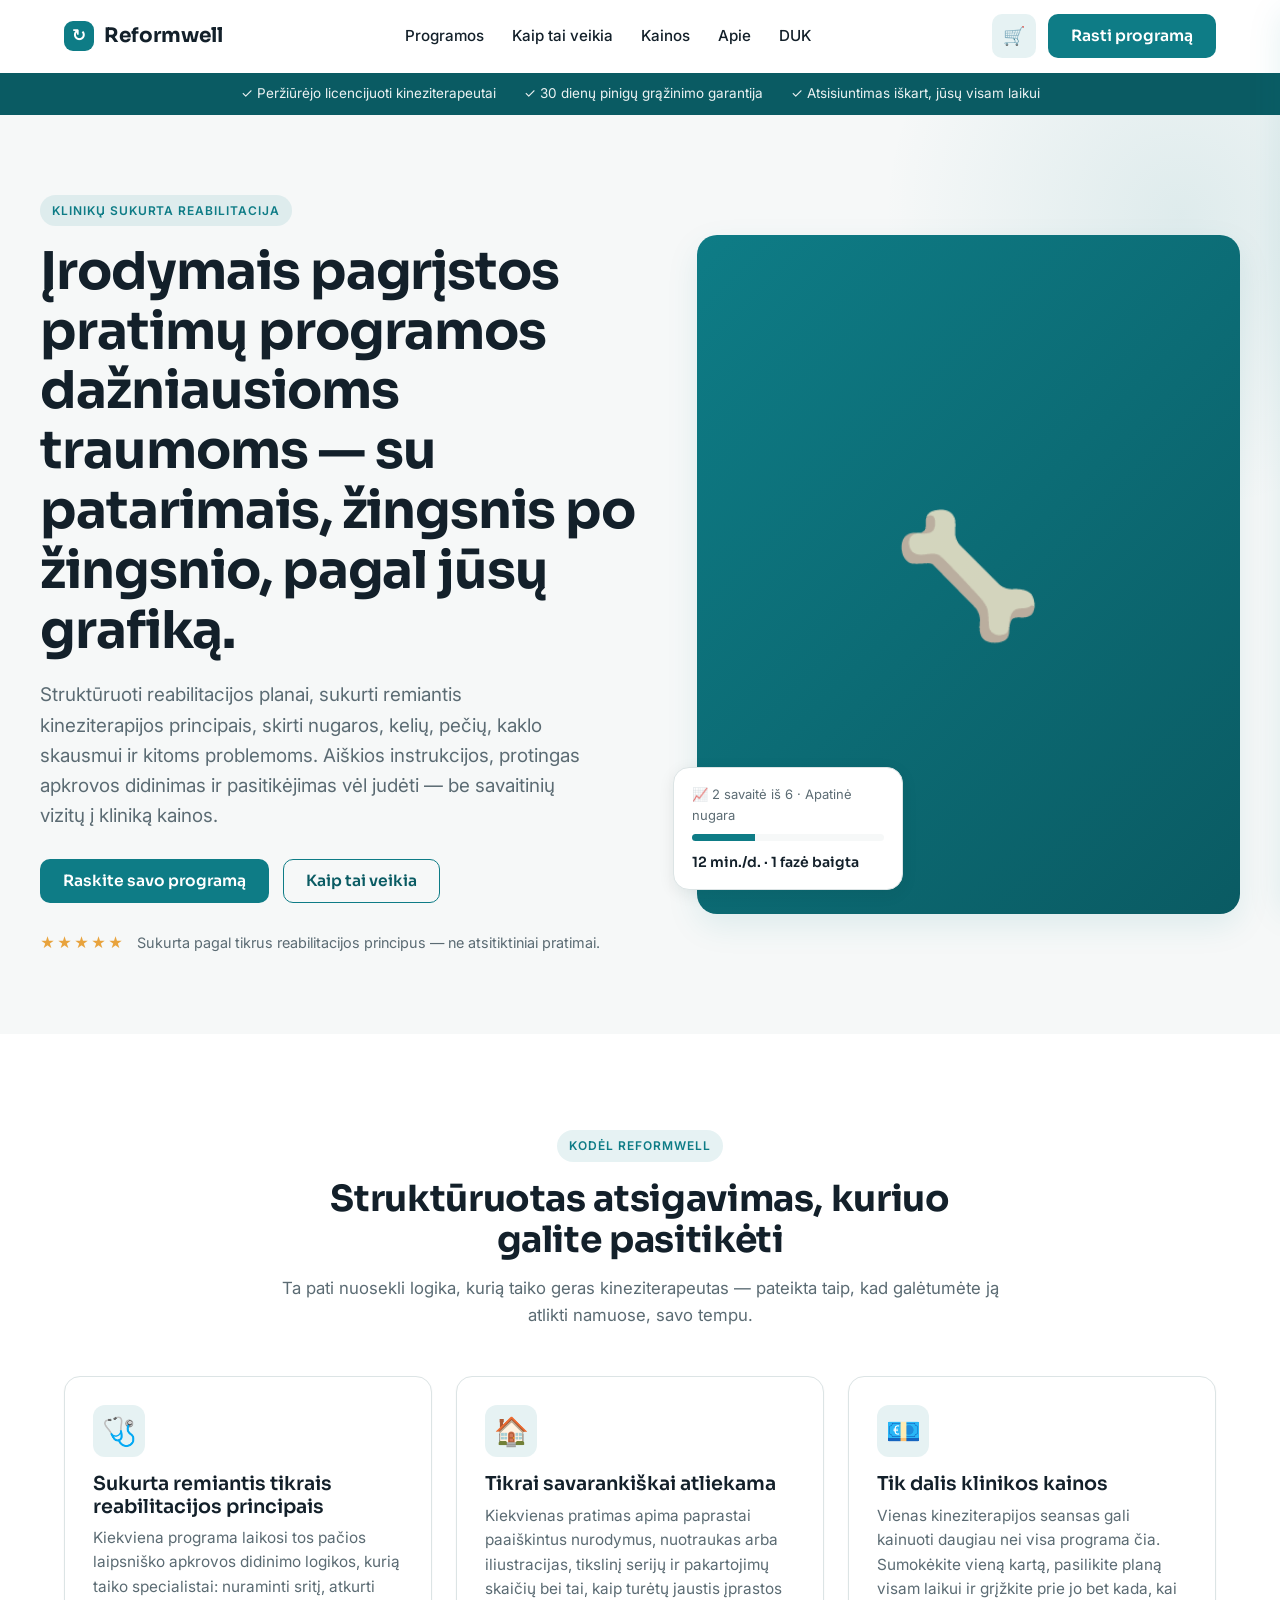
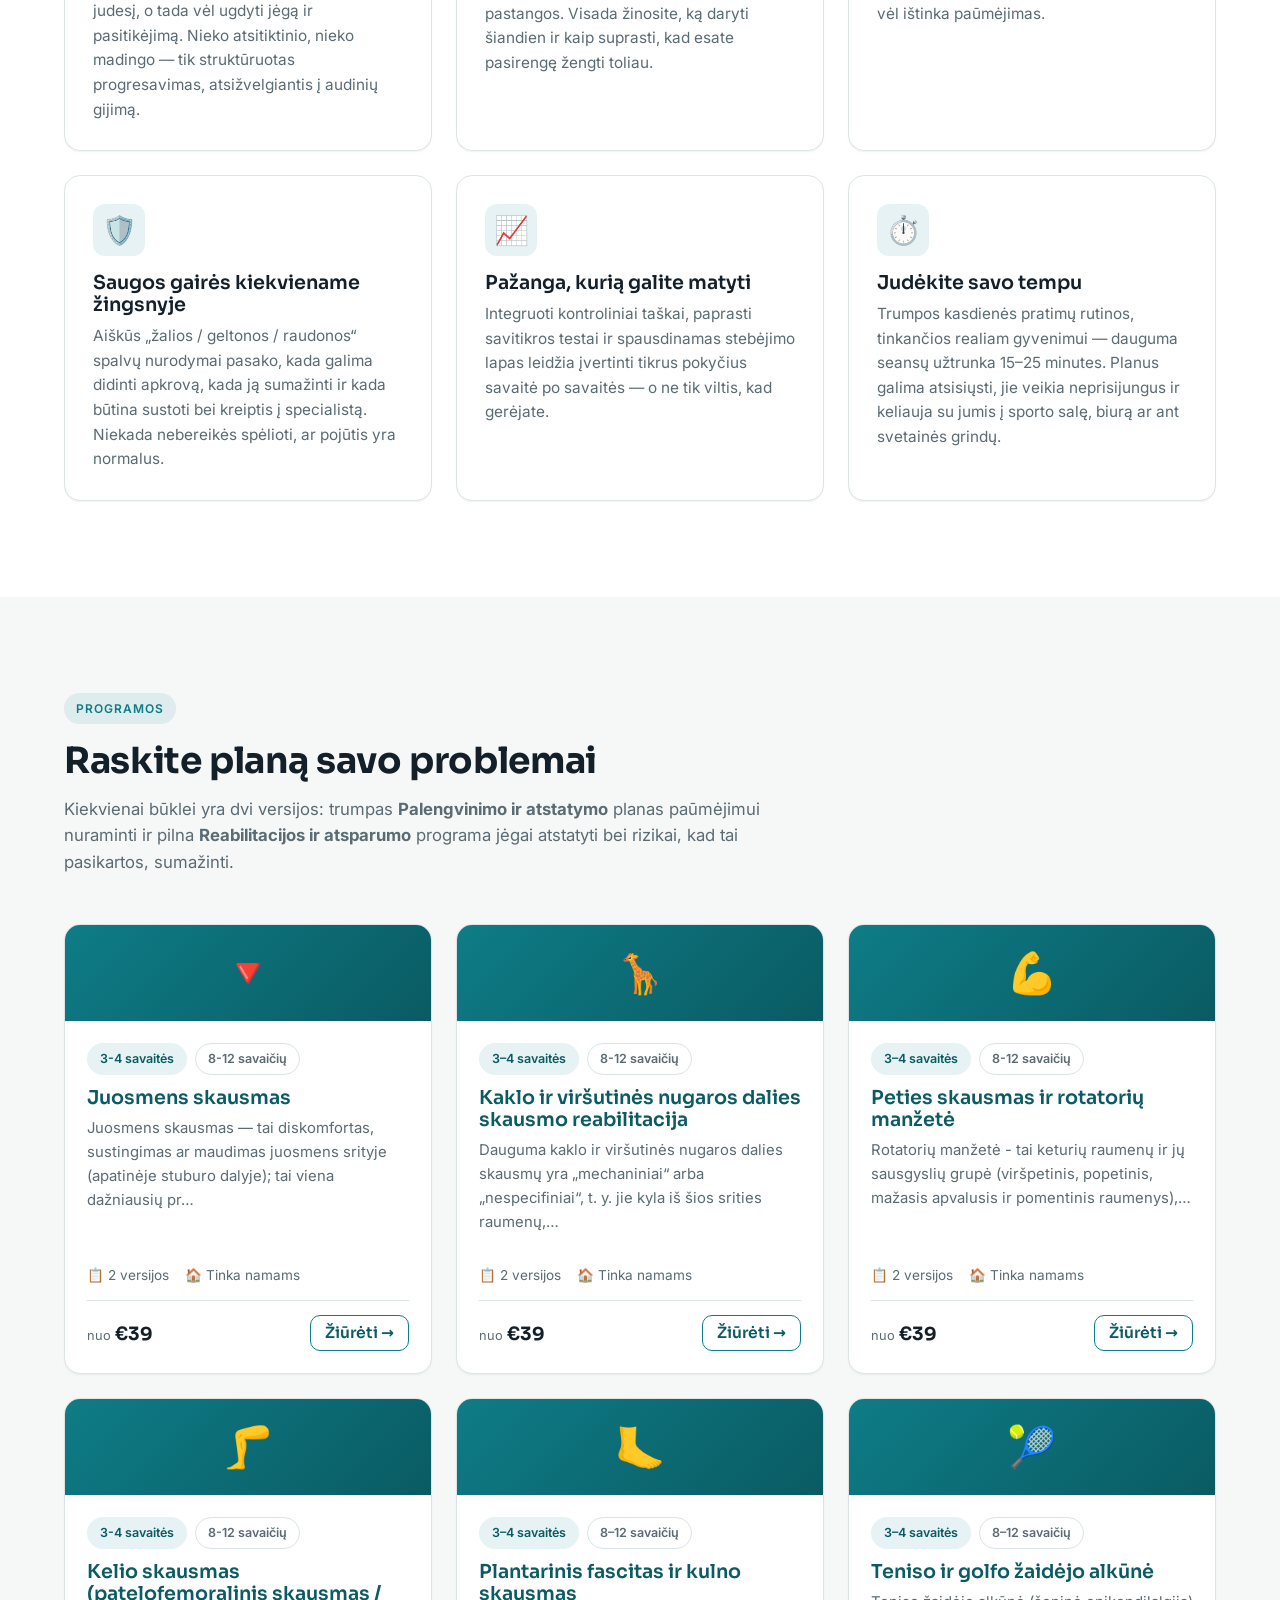
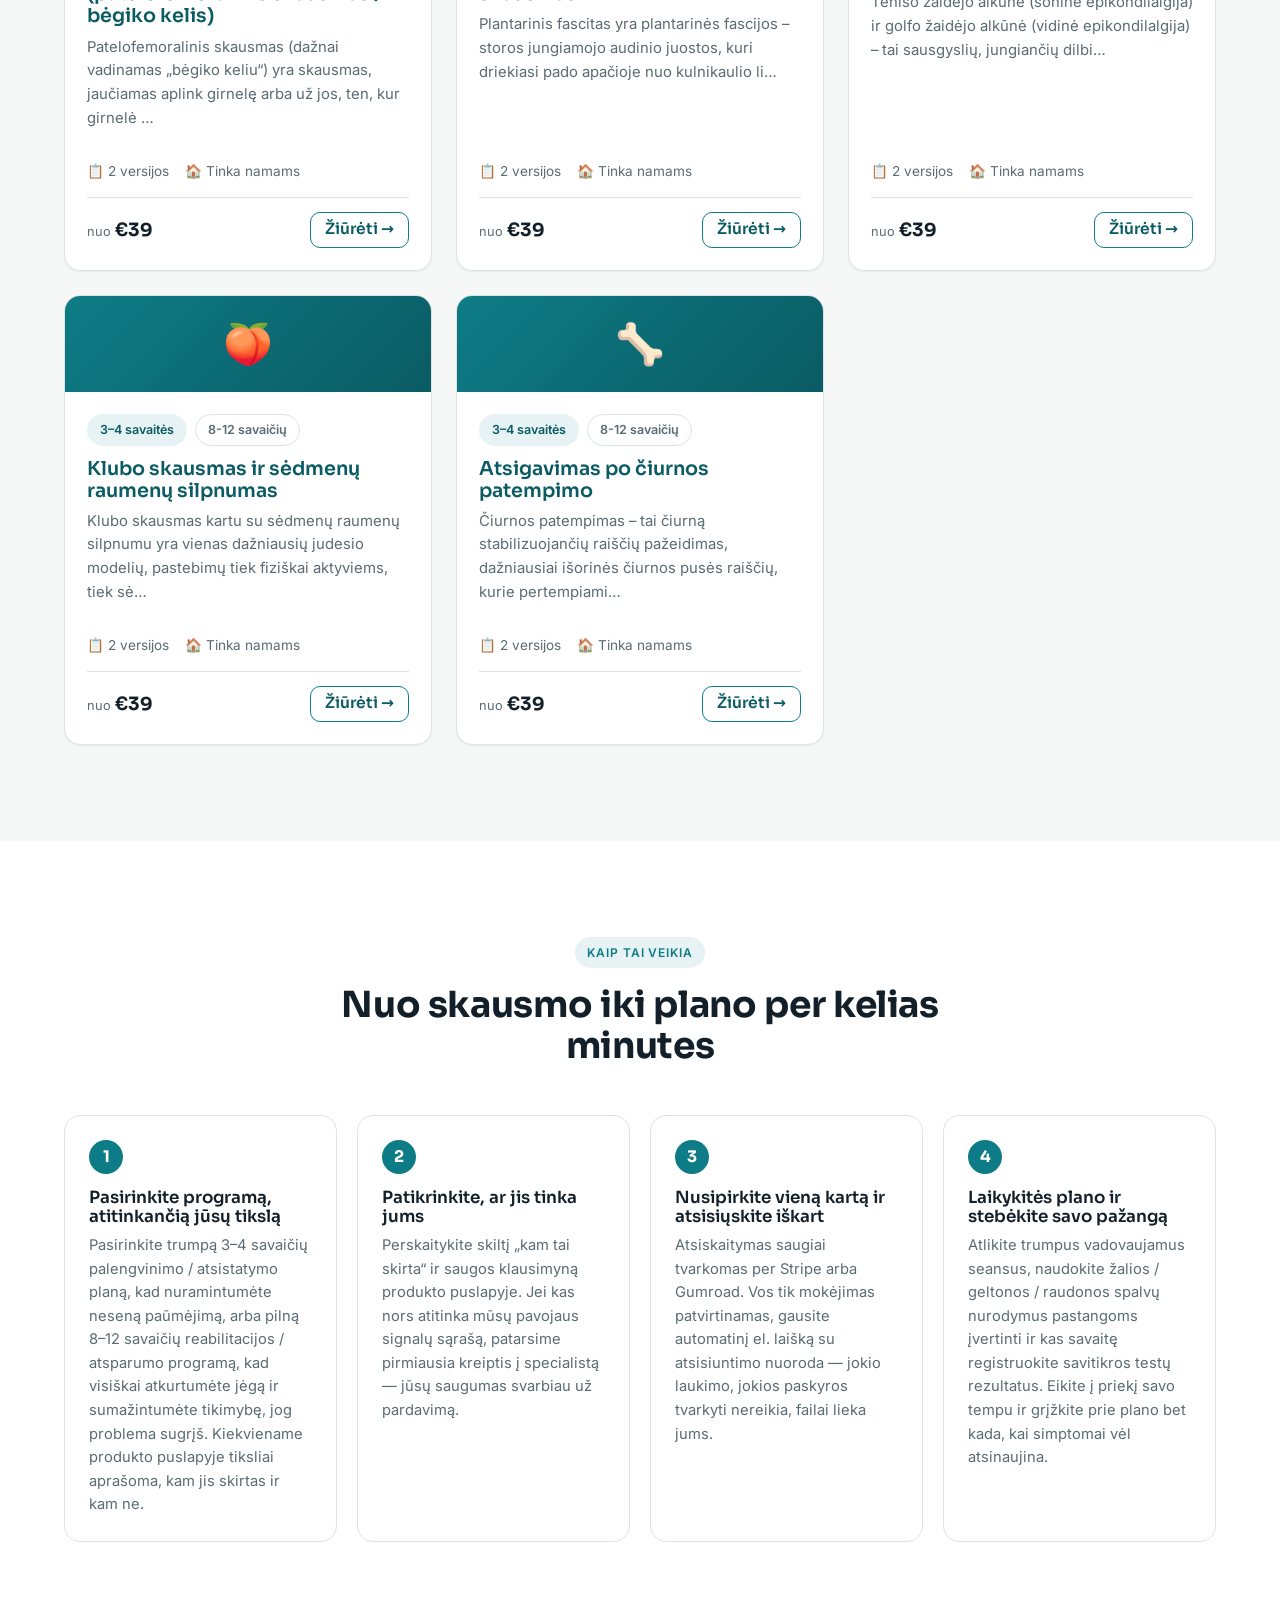
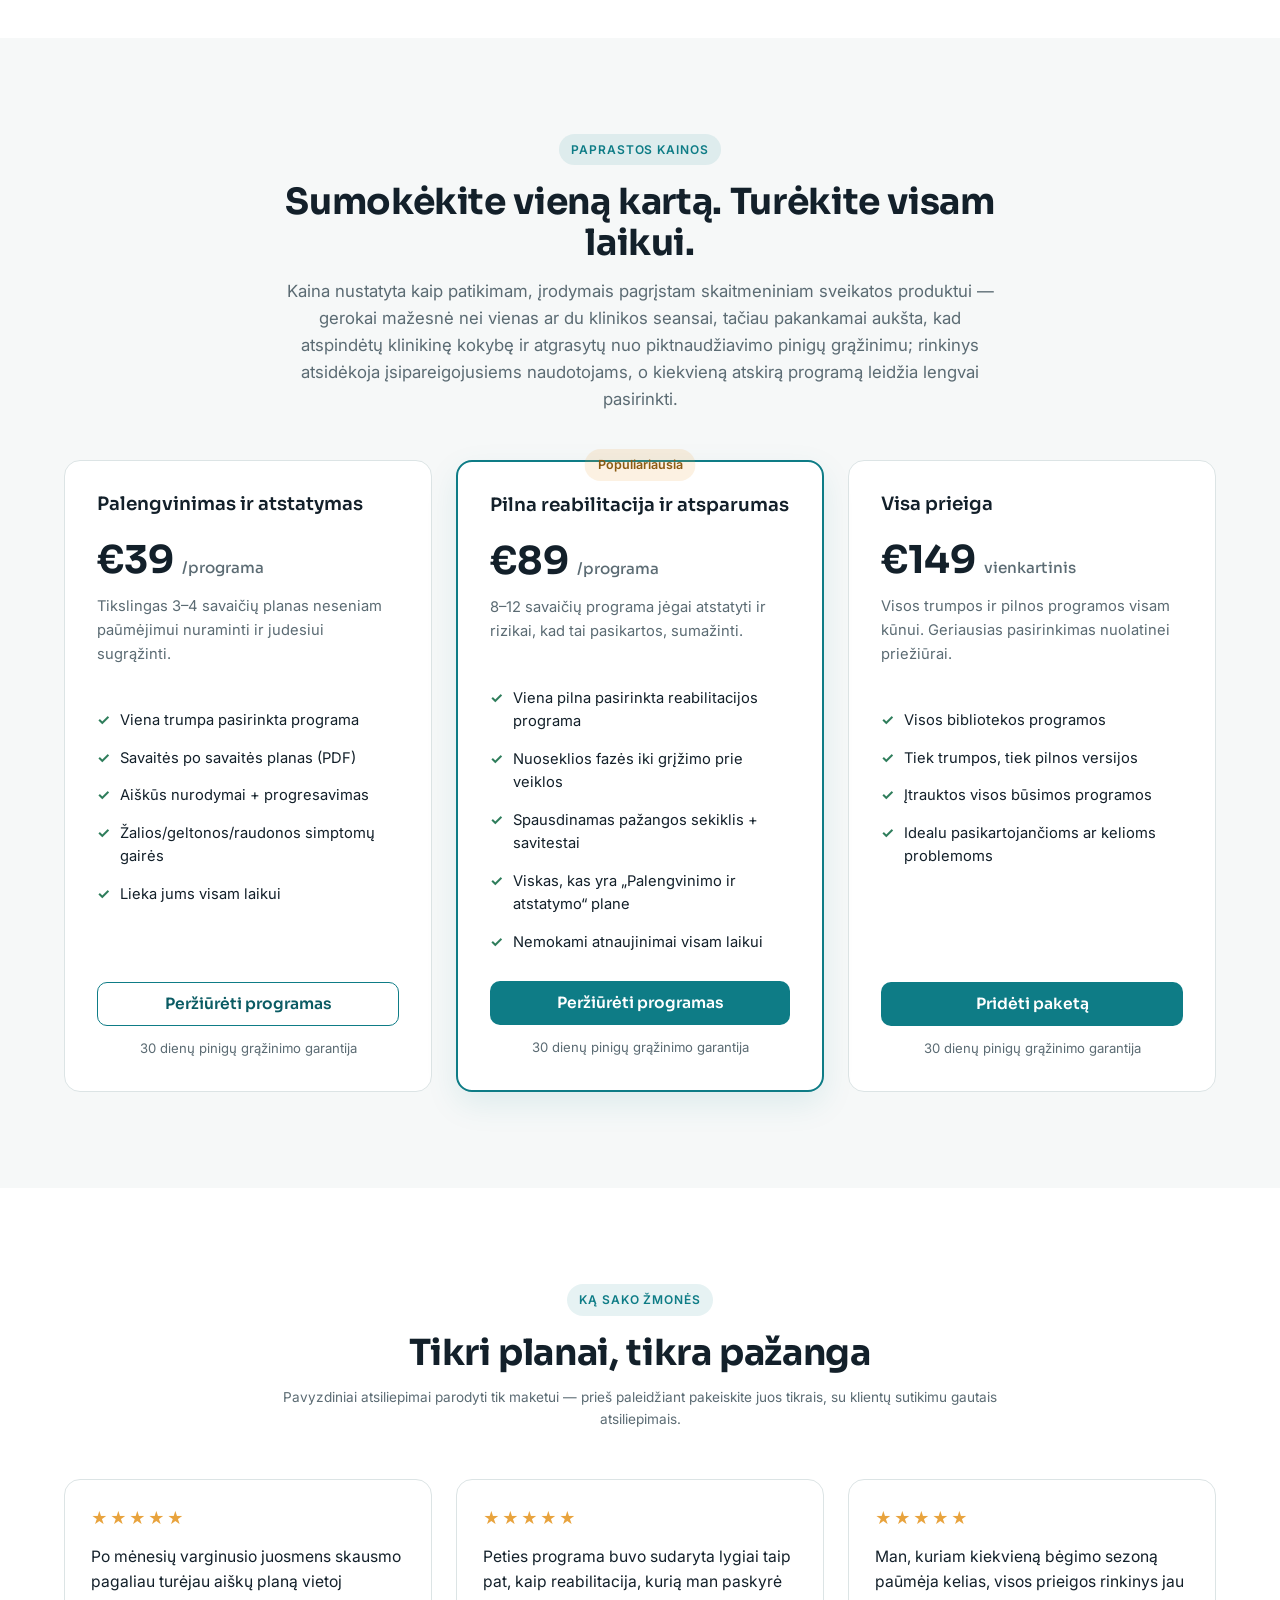
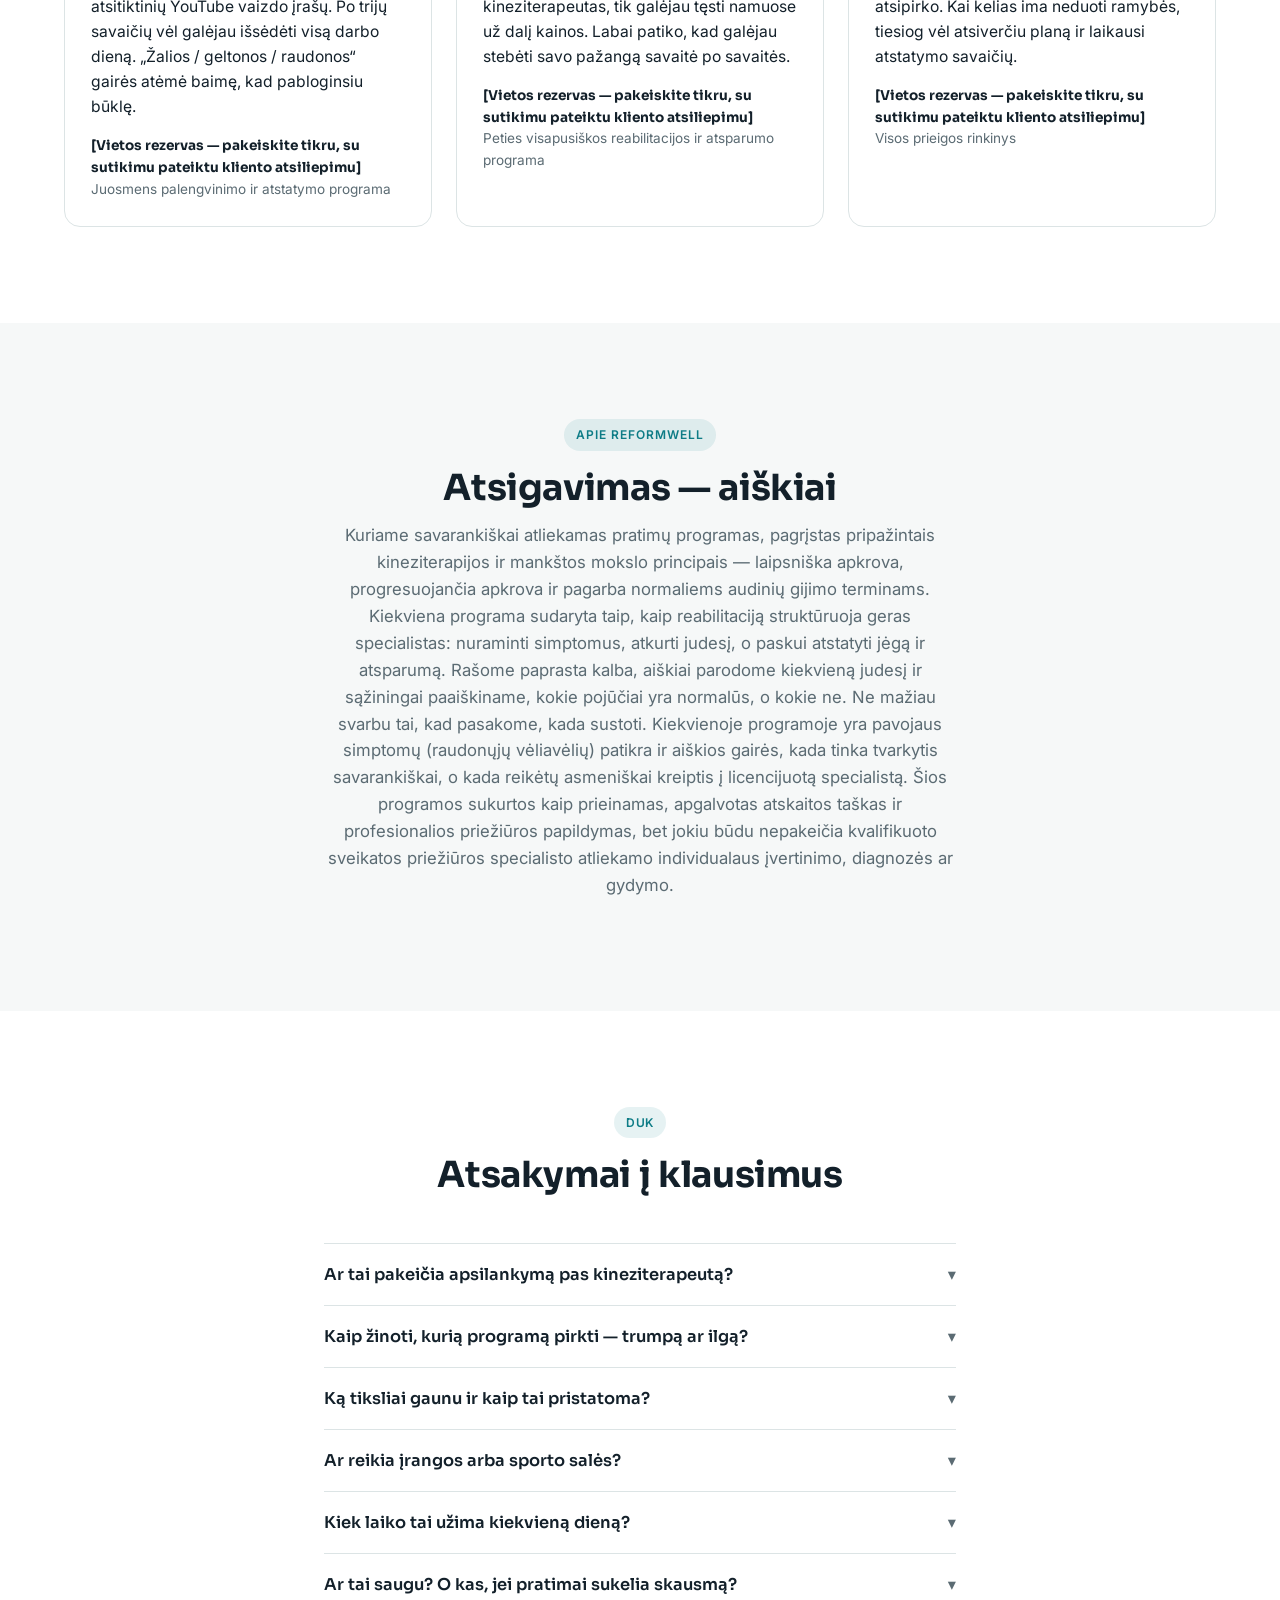
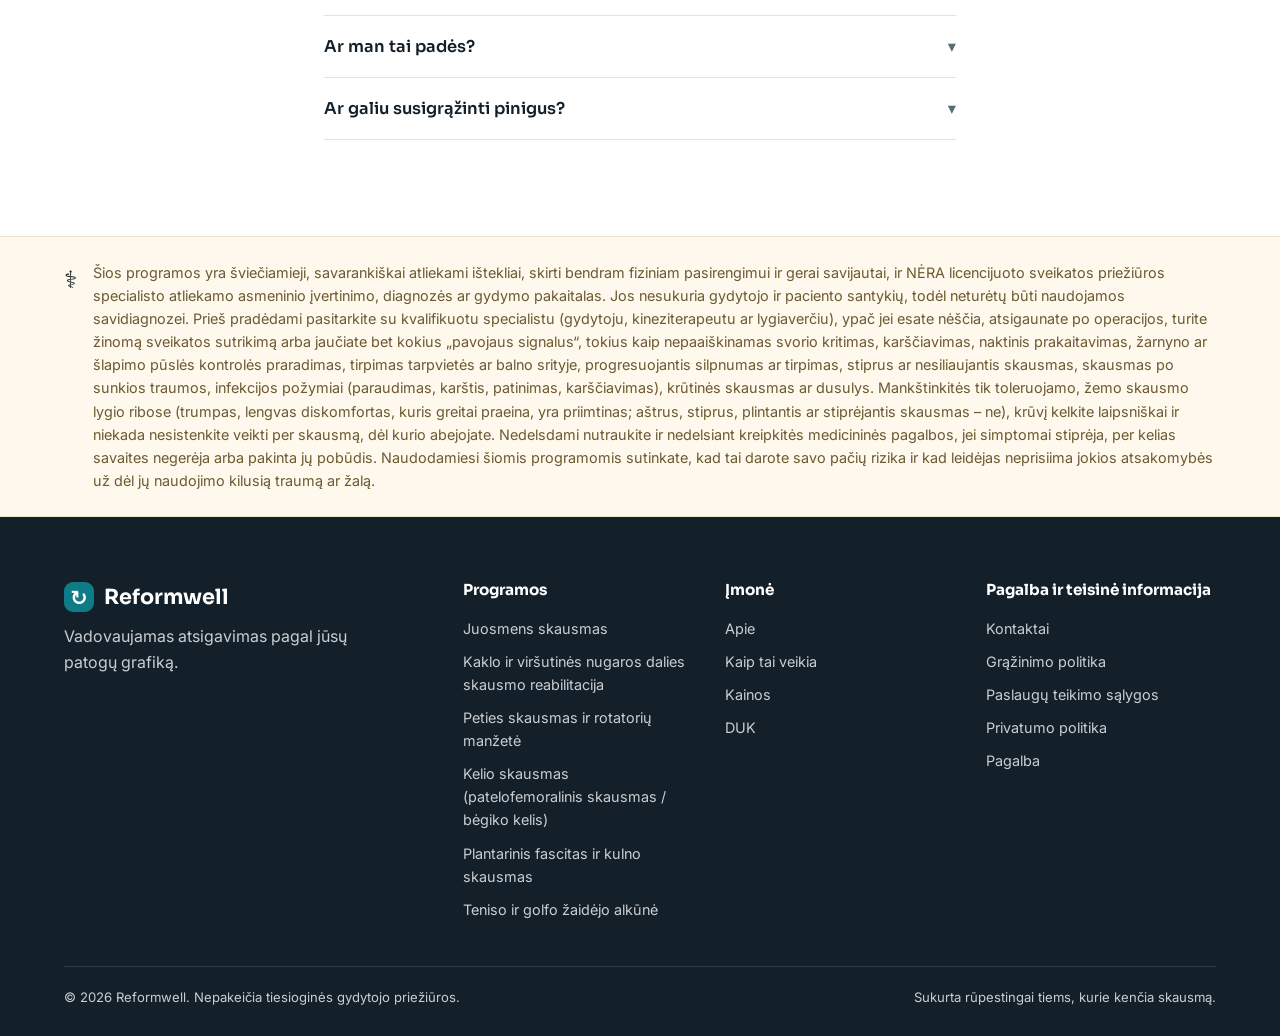
==== index.html @ 14594666 "LT QA pass: kineziterapija terminology, fix value-prop icons, refine 1228 strings, regenerate PDFs" ====
<!DOCTYPE html>
<html lang="lt">
<head>
  <meta charset="UTF-8" />
  <meta name="viewport" content="width=device-width, initial-scale=1.0" />
  <title>Reformwell — klinikų sukurtos reabilitacijos programos dažniausioms traumoms</title>
  <meta name="description" content="Įrodymais pagrįstos, savarankiškai atliekamos kineziterapijos programos dažniausioms traumoms ir funkciniams sutrikimams. Trumpi palengvinimo planai ir pilnos reabilitacijos programos, kurias galite atlikti namuose." />
  <link rel="icon" href="favicon.svg" type="image/svg+xml" />
  <!-- Social share (Open Graph). After you pick a domain, set og:url and make og:image an ABSOLUTE url (e.g. https://yourdomain.com/og-image.png) for reliable link previews. -->
  <meta property="og:type" content="website" />
  <meta property="og:site_name" content="Reformwell" />
  <meta property="og:title" content="Reformwell — klinikų sukurtos reabilitacijos programos" />
  <meta property="og:description" content="Savarankiškai atliekamos kineziterapijos programos dažniausioms traumoms. Trumpi palengvinimo planai ir pilnos reabilitacijos programos, kurias atliksite namuose." />
  <meta property="og:image" content="og-image.png" />
  <meta name="twitter:card" content="summary_large_image" />
  <link rel="preconnect" href="https://fonts.googleapis.com" />
  <link rel="preconnect" href="https://fonts.gstatic.com" crossorigin />
  <link href="https://fonts.googleapis.com/css2?family=Sora:wght@500;600;700&family=Inter:wght@400;500;600&display=swap" rel="stylesheet" />
  <link rel="stylesheet" href="styles.css" />
</head>
<body>
  <!-- NAV -->
  <header class="nav" id="nav">
    <div class="container nav-inner">
      <a class="brand" href="index.html"><span class="mark">↻</span> Reformwell</a>
      <nav class="nav-links" id="navLinks">
        <a href="#programs">Programos</a>
        <a href="#how">Kaip tai veikia</a>
        <a href="#pricing">Kainos</a>
        <a href="#about">Apie</a>
        <a href="#faq">DUK</a>
      </nav>
      <div class="nav-actions">
        <button class="cart-btn" id="cartBtn" aria-label="Atidaryti krepšelį">🛒<span class="cart-count" id="cartCount" hidden>0</span></button>
        <a href="#programs" class="btn btn-primary">Rasti programą</a>
        <button class="nav-toggle" id="navToggle" aria-label="Meniu">☰</button>
      </div>
    </div>
  </header>

  <!-- TRUST STRIP -->
  <div class="trust-strip">
    <div class="container">
      <span>✓ Peržiūrėjo licencijuoti kineziterapeutai</span>
      <span>✓ 30 dienų pinigų grąžinimo garantija</span>
      <span>✓ Atsisiuntimas iškart, jūsų visam laikui</span>
    </div>
  </div>

  <!-- HERO -->
  <section class="hero">
    <div class="container hero-grid">
      <div>
        <span class="eyebrow">Klinikų sukurta reabilitacija</span>
        <h1 id="heroHeadline"></h1>
        <p class="hero-sub" id="heroSub"></p>
        <div class="hero-cta">
          <a href="#programs" class="btn btn-primary" id="heroCta">Peržiūrėti programas</a>
          <a href="#how" class="btn btn-outline">Kaip tai veikia</a>
        </div>
        <div class="hero-trust">
          <span class="stars">★★★★★</span>
          <span>Sukurta pagal tikrus reabilitacijos principus — ne atsitiktiniai pratimai.</span>
        </div>
      </div>
      <div class="hero-media">
        <div class="hero-card-img"><span class="body-icon">🦴</span></div>
        <div class="float-card">
          <div class="fc-top">📈 2 savaitė iš 6 · Apatinė nugara</div>
          <div class="fc-bar"><i></i></div>
          <div class="fc-title">12 min./d. · 1 fazė baigta</div>
        </div>
      </div>
    </div>
  </section>

  <!-- VALUE PROPS -->
  <section class="section section--surface">
    <div class="container">
      <div class="section-head center">
        <span class="eyebrow">Kodėl Reformwell</span>
        <h2>Struktūruotas atsigavimas, kuriuo galite pasitikėti</h2>
        <p>Ta pati nuosekli logika, kurią taiko geras kineziterapeutas — pateikta taip, kad galėtumėte ją atlikti namuose, savo tempu.</p>
      </div>
      <div class="grid-3" id="valueProps"></div>
    </div>
  </section>

  <!-- PROGRAMS -->
  <section class="section" id="programs">
    <div class="container">
      <div class="section-head">
        <span class="eyebrow">Programos</span>
        <h2>Raskite planą savo problemai</h2>
        <p>Kiekvienai būklei yra dvi versijos: trumpas <b>Palengvinimo ir atstatymo</b> planas paūmėjimui nuraminti ir pilna <b>Reabilitacijos ir atsparumo</b> programa jėgai atstatyti bei rizikai, kad tai pasikartos, sumažinti.</p>
      </div>
      <div class="cards" id="catalog"></div>
    </div>
  </section>

  <!-- HOW IT WORKS -->
  <section class="section section--surface" id="how">
    <div class="container">
      <div class="section-head center">
        <span class="eyebrow">Kaip tai veikia</span>
        <h2>Nuo skausmo iki plano per kelias minutes</h2>
      </div>
      <div class="steps" id="howItWorks"></div>
    </div>
  </section>

  <!-- PRICING -->
  <section class="section" id="pricing">
    <div class="container">
      <div class="section-head center">
        <span class="eyebrow">Paprastos kainos</span>
        <h2>Sumokėkite vieną kartą. Turėkite visam laikui.</h2>
        <p id="pricingRationale"></p>
      </div>
      <div class="tiers" id="tiers"></div>
    </div>
  </section>

  <!-- TESTIMONIALS -->
  <section class="section section--surface">
    <div class="container">
      <div class="section-head center">
        <span class="eyebrow">Ką sako žmonės</span>
        <h2>Tikri planai, tikra pažanga</h2>
        <p class="muted" style="font-size:.85rem">Pavyzdiniai atsiliepimai parodyti tik maketui — prieš paleidžiant pakeiskite juos tikrais, su klientų sutikimu gautais atsiliepimais.</p>
      </div>
      <div class="quotes" id="testimonials"></div>
    </div>
  </section>

  <!-- ABOUT -->
  <section class="section" id="about">
    <div class="container narrow center">
      <span class="eyebrow">Apie Reformwell</span>
      <h2>Atsigavimas — aiškiai</h2>
      <p id="aboutCopy" style="font-size:1.05rem;color:var(--muted)"></p>
    </div>
  </section>

  <!-- FAQ -->
  <section class="section section--surface" id="faq">
    <div class="container narrow">
      <div class="section-head center">
        <span class="eyebrow">DUK</span>
        <h2>Atsakymai į klausimus</h2>
      </div>
      <div class="accordion" id="faqList"></div>
    </div>
  </section>

  <!-- DISCLAIMER -->
  <div class="disclaimer-band">
    <div class="container">
      <span class="di">⚕️</span>
      <p id="disclaimer"></p>
    </div>
  </div>

  <!-- FOOTER -->
  <footer class="footer">
    <div class="container">
      <div class="footer-grid">
        <div>
          <div class="fbrand"><span class="fmark">↻</span> Reformwell</div>
          <p id="footerTagline" style="max-width:320px"></p>
        </div>
        <div>
          <h4>Programos</h4>
          <ul id="footerPrograms"></ul>
        </div>
        <div>
          <h4>Įmonė</h4>
          <ul>
            <li><a href="#about">Apie</a></li>
            <li><a href="#how">Kaip tai veikia</a></li>
            <li><a href="#pricing">Kainos</a></li>
            <li><a href="#faq">DUK</a></li>
          </ul>
        </div>
        <div>
          <h4>Pagalba ir teisinė informacija</h4>
          <ul>
            <li><a href="mailto:hello@reformwell.example">Kontaktai</a></li>
            <li><a href="#" id="refundLink">Grąžinimo politika</a></li>
            <li><a href="terms.html">Paslaugų teikimo sąlygos</a></li>
            <li><a href="privacy.html">Privatumo politika</a></li>
            <li><a href="#faq">Pagalba</a></li>
          </ul>
        </div>
      </div>
      <div class="footer-bottom">
        <span>© <span id="year">2026</span> Reformwell. Nepakeičia tiesioginės gydytojo priežiūros.</span>
        <span>Sukurta rūpestingai tiems, kurie kenčia skausmą.</span>
      </div>
    </div>
  </footer>

  <!-- CART DRAWER -->
  <div class="overlay" id="overlay"></div>
  <aside class="drawer" id="drawer" aria-label="Pirkinių krepšelis">
    <div class="drawer-head">
      <h3>Jūsų krepšelis</h3>
      <button class="drawer-close" id="drawerClose" aria-label="Uždaryti">×</button>
    </div>
    <div class="drawer-body" id="cartBody"></div>
    <div class="drawer-foot">
      <div class="cart-total"><span>Iš viso</span><span id="cartTotal">€0</span></div>
      <button class="btn btn-primary btn-block" id="checkoutBtn">Atsiskaityti</button>
    </div>
  </aside>

  <!-- MODAL -->
  <div class="modal" id="modal">
    <div class="modal-box">
      <button class="modal-close" id="modalClose" aria-label="Uždaryti">×</button>
      <div id="modalContent"></div>
    </div>
  </div>

  <script src="data.js"></script>
  <script src="main.js"></script>
</body>
</html>
---- styles.css ----
/* Reformwell — design system
   Generated palette/typography from the brand workflow. */

:root {
  --primary: #0E7C86;
  --primary-dark: #0A5B63;
  --primary-tint: rgba(14, 124, 134, 0.10);
  --accent: #E8A33D;
  --accent-tint: rgba(232, 163, 61, 0.15);
  --bg: #F6F8F8;
  --surface: #FFFFFF;
  --text: #13202A;
  --muted: #5B6B73;
  --border: #DCE4E5;
  --success: #2E7D5B;
  --success-tint: rgba(46, 125, 91, 0.12);

  --radius-sm: 10px;
  --radius: 16px;
  --radius-lg: 20px;
  --radius-pill: 999px;

  --shadow-sm: 0 1px 2px rgba(19, 32, 42, 0.06);
  --shadow-md: 0 4px 16px rgba(19, 32, 42, 0.08);
  --shadow-lg: 0 12px 32px rgba(14, 124, 134, 0.10);

  --maxw: 1200px;
  --readw: 680px;

  --font-head: 'Sora', system-ui, sans-serif;
  --font-body: 'Inter', system-ui, sans-serif;
}

* { box-sizing: border-box; }

html { scroll-behavior: smooth; }

body {
  margin: 0;
  font-family: var(--font-body);
  color: var(--text);
  background: var(--bg);
  line-height: 1.6;
  -webkit-font-smoothing: antialiased;
}

h1, h2, h3, h4 { font-family: var(--font-head); font-weight: 700; line-height: 1.15; margin: 0 0 .4em; }
h1 { font-size: clamp(2rem, 5vw, 3.25rem); letter-spacing: -0.02em; }
h2 { font-size: clamp(1.6rem, 3.5vw, 2.25rem); letter-spacing: -0.01em; }
h3 { font-size: 1.2rem; font-weight: 600; }
p { margin: 0 0 1rem; }
a { color: var(--primary-dark); text-decoration: none; }
a:hover { text-decoration: underline; }
img { max-width: 100%; display: block; }

.container { max-width: var(--maxw); margin: 0 auto; padding: 0 24px; }
.section { padding: 96px 0; }
.section--tight { padding: 64px 0; }
.section--surface { background: var(--surface); }
.narrow { max-width: var(--readw); }
.center { text-align: center; }
.muted { color: var(--muted); }

@media (max-width: 720px) {
  .section { padding: 64px 0; }
}

/* Eyebrow + section headers */
.eyebrow {
  display: inline-block;
  text-transform: uppercase;
  font-size: 12px;
  font-weight: 600;
  letter-spacing: 0.08em;
  color: var(--primary);
  background: var(--primary-tint);
  padding: 6px 12px;
  border-radius: var(--radius-pill);
  margin-bottom: 16px;
}
.section-head { max-width: 720px; margin-bottom: 48px; }
.section-head.center { margin-left: auto; margin-right: auto; }
.section-head p { font-size: 1.05rem; color: var(--muted); }

/* Buttons */
.btn {
  display: inline-flex; align-items: center; justify-content: center; gap: 8px;
  font-family: var(--font-head); font-weight: 600; font-size: 0.97rem;
  min-height: 44px; padding: 0 22px; border-radius: var(--radius-sm);
  border: 1.5px solid transparent; cursor: pointer; transition: all .18s ease;
  text-decoration: none; white-space: nowrap;
}
.btn:hover { text-decoration: none; }
.btn-primary { background: var(--primary); color: #fff; }
.btn-primary:hover { background: var(--primary-dark); transform: translateY(-1px); }
.btn-outline { background: transparent; border-color: var(--primary); color: var(--primary-dark); }
.btn-outline:hover { background: var(--primary-tint); }
.btn-ghost { background: transparent; color: var(--muted); }
.btn-ghost:hover { background: var(--bg); }
.btn-accent { background: var(--accent); color: var(--text); }
.btn-accent:hover { filter: brightness(0.96); transform: translateY(-1px); }
.btn-block { width: 100%; }
.btn:focus-visible { outline: 3px solid rgba(14,124,134,0.35); outline-offset: 2px; }

/* Pills / badges */
.pill {
  display: inline-flex; align-items: center; gap: 6px;
  font-size: 12.5px; font-weight: 600; padding: 5px 12px; border-radius: var(--radius-pill);
  border: 1px solid var(--border); color: var(--muted); background: var(--surface);
}
.pill--primary { background: var(--primary-tint); color: var(--primary-dark); border-color: transparent; }
.pill--accent { background: var(--accent-tint); color: #8A5A12; border-color: transparent; }
.pill--success { background: var(--success-tint); color: var(--success); border-color: transparent; }

/* Nav */
.nav {
  position: sticky; top: 0; z-index: 50; background: rgba(255,255,255,0.92);
  backdrop-filter: blur(8px); border-bottom: 1px solid transparent; transition: border-color .2s, box-shadow .2s;
}
.nav.scrolled { border-color: var(--border); box-shadow: var(--shadow-sm); }
.nav-inner { display: flex; align-items: center; justify-content: space-between; height: 72px; }
.brand { display: flex; align-items: center; gap: 10px; font-family: var(--font-head); font-weight: 700; font-size: 1.25rem; color: var(--text); }
.brand:hover { text-decoration: none; }
.brand .mark {
  width: 30px; height: 30px; border-radius: 9px; background: var(--primary);
  display: grid; place-items: center; color: #fff; font-size: 17px;
}
.nav-links { display: flex; align-items: center; gap: 28px; }
.nav-links a { color: var(--text); font-weight: 500; font-size: 0.95rem; }
.nav-links a:hover { color: var(--primary-dark); text-decoration: none; }
.nav-actions { display: flex; align-items: center; gap: 12px; }
.cart-btn { position: relative; background: var(--primary-tint); border: none; width: 44px; height: 44px; border-radius: var(--radius-sm); cursor: pointer; font-size: 18px; color: var(--primary-dark); }
.cart-count { position: absolute; top: -6px; right: -6px; background: var(--accent); color: var(--text); font-size: 11px; font-weight: 700; min-width: 18px; height: 18px; border-radius: 999px; display: grid; place-items: center; padding: 0 4px; }
.cart-count[hidden] { display: none; }
.nav-toggle { display: none; background: none; border: none; font-size: 26px; cursor: pointer; color: var(--text); }

@media (max-width: 900px) {
  .nav-links { display: none; }
  .nav-toggle { display: block; }
  .nav-links.open {
    display: flex; flex-direction: column; position: absolute; top: 72px; left: 0; right: 0;
    background: var(--surface); padding: 16px 24px 24px; gap: 18px; border-bottom: 1px solid var(--border); box-shadow: var(--shadow-md);
  }
}

/* Trust strip */
.trust-strip { background: var(--primary-dark); color: rgba(255,255,255,0.92); font-size: 13.5px; }
.trust-strip .container { display: flex; flex-wrap: wrap; gap: 8px 28px; justify-content: center; padding-top: 10px; padding-bottom: 10px; }
.trust-strip span { display: inline-flex; align-items: center; gap: 7px; }

/* Hero */
.hero { position: relative; overflow: hidden; }
.hero::before {
  content: ''; position: absolute; top: -200px; right: -200px; width: 600px; height: 600px;
  background: radial-gradient(circle, rgba(14,124,134,0.10), transparent 70%); pointer-events: none;
}
.hero-grid { display: grid; grid-template-columns: 1.05fr 0.95fr; gap: 56px; align-items: center; padding: 80px 0; }
.hero h1 { margin-bottom: 20px; }
.hero-sub { font-size: 1.18rem; color: var(--muted); margin-bottom: 28px; max-width: 540px; }
.hero-cta { display: flex; flex-wrap: wrap; gap: 14px; margin-bottom: 28px; }
.hero-trust { display: flex; align-items: center; gap: 12px; font-size: 0.9rem; color: var(--muted); }
.hero-trust .stars { color: var(--accent); letter-spacing: 2px; }
.hero-media { position: relative; }
.hero-card-img {
  background: linear-gradient(135deg, #0E7C86, #0A5B63); border-radius: var(--radius-lg);
  aspect-ratio: 4/5; display: grid; place-items: center; color: rgba(255,255,255,0.9); box-shadow: var(--shadow-lg);
  position: relative; overflow: hidden;
}
.hero-card-img .body-icon { font-size: 120px; opacity: 0.92; }
.float-card {
  position: absolute; bottom: 24px; left: -24px; background: var(--surface); border-radius: var(--radius);
  box-shadow: var(--shadow-md); padding: 16px 18px; width: 230px; border: 1px solid var(--border);
}
.float-card .fc-top { display: flex; align-items: center; gap: 8px; font-size: 13px; color: var(--muted); margin-bottom: 8px; }
.float-card .fc-bar { height: 7px; background: var(--bg); border-radius: 999px; overflow: hidden; }
.float-card .fc-bar i { display: block; height: 100%; width: 33%; background: var(--primary); }
.float-card .fc-title { font-family: var(--font-head); font-weight: 600; font-size: 14px; margin-top: 10px; }

@media (max-width: 900px) {
  .hero-grid { grid-template-columns: 1fr; gap: 36px; padding: 48px 0; }
  .hero-media { order: -1; max-width: 360px; }
  .float-card { left: auto; right: 12px; }
}

/* Value props */
.grid-3 { display: grid; grid-template-columns: repeat(3, 1fr); gap: 24px; }
.grid-2 { display: grid; grid-template-columns: repeat(2, 1fr); gap: 24px; }
@media (max-width: 900px) { .grid-3 { grid-template-columns: 1fr; } .grid-2 { grid-template-columns: 1fr; } }

.feature {
  background: var(--surface); border: 1px solid var(--border); border-radius: var(--radius);
  padding: 28px; box-shadow: var(--shadow-sm);
}
.feature .ficon { font-size: 28px; width: 52px; height: 52px; display: grid; place-items: center; background: var(--primary-tint); border-radius: 12px; margin-bottom: 16px; }
.feature h3 { margin-bottom: 8px; }
.feature p { color: var(--muted); margin: 0; font-size: 0.96rem; }

/* How it works */
.steps { display: grid; grid-template-columns: repeat(4, 1fr); gap: 20px; counter-reset: step; }
@media (max-width: 900px) { .steps { grid-template-columns: 1fr; } }
.step { background: var(--surface); border: 1px solid var(--border); border-radius: var(--radius); padding: 24px; }
.step .num { width: 34px; height: 34px; border-radius: 999px; background: var(--primary); color: #fff; font-family: var(--font-head); font-weight: 700; display: grid; place-items: center; margin-bottom: 14px; }
.step h3 { font-size: 1.05rem; margin-bottom: 8px; }
.step p { color: var(--muted); font-size: 0.92rem; margin: 0; }

/* Program catalog cards */
.cards { display: grid; grid-template-columns: repeat(3, 1fr); gap: 24px; }
@media (max-width: 1000px) { .cards { grid-template-columns: repeat(2, 1fr); } }
@media (max-width: 680px) { .cards { grid-template-columns: 1fr; } }

.pcard {
  background: var(--surface); border: 1px solid var(--border); border-radius: var(--radius);
  box-shadow: var(--shadow-sm); padding: 0; display: flex; flex-direction: column; overflow: hidden;
  transition: transform .15s ease, box-shadow .15s ease, border-color .15s ease;
}
.pcard:hover { transform: translateY(-3px); box-shadow: var(--shadow-md); border-color: var(--primary); }
.pcard-banner { height: 96px; background: linear-gradient(135deg, var(--primary), var(--primary-dark)); display: grid; place-items: center; color: #fff; font-size: 40px; }
.pcard-body { padding: 22px; display: flex; flex-direction: column; flex: 1; }
.pcard-tags { display: flex; gap: 8px; flex-wrap: wrap; margin-bottom: 12px; }
.pcard h3 { margin-bottom: 8px; }
.pcard .desc { color: var(--muted); font-size: 0.93rem; flex: 1; }
.pcard-meta { display: flex; gap: 16px; margin: 14px 0; font-size: 0.85rem; color: var(--muted); flex-wrap: wrap; }
.pcard-meta span { display: inline-flex; align-items: center; gap: 5px; }
.pcard-foot { display: flex; align-items: center; justify-content: space-between; margin-top: auto; padding-top: 14px; border-top: 1px solid var(--border); }
.pcard-foot .from { font-size: 0.8rem; color: var(--muted); }
.pcard-foot .price { font-family: var(--font-head); font-weight: 700; font-size: 1.15rem; color: var(--text); }

/* Pricing tiers */
.tiers { display: grid; grid-template-columns: repeat(3, 1fr); gap: 24px; align-items: stretch; }
@media (max-width: 900px) { .tiers { grid-template-columns: 1fr; } }
.tier { background: var(--surface); border: 1px solid var(--border); border-radius: var(--radius); padding: 32px; display: flex; flex-direction: column; }
.tier.popular { border: 2px solid var(--primary); box-shadow: var(--shadow-lg); position: relative; }
.tier.popular .pop-badge { position: absolute; top: -13px; left: 50%; transform: translateX(-50%); }
.tier h3 { font-size: 1.15rem; }
.tier .price { font-family: var(--font-head); font-weight: 700; font-size: 2.4rem; margin: 8px 0 4px; }
.tier .price small { font-size: 0.95rem; font-weight: 500; color: var(--muted); }
.tier .tdesc { color: var(--muted); font-size: 0.92rem; min-height: 42px; }
.tier ul { list-style: none; padding: 0; margin: 20px 0; flex: 1; }
.tier li { display: flex; gap: 10px; align-items: flex-start; padding: 7px 0; font-size: 0.92rem; }
.tier li::before { content: '✓'; color: var(--success); font-weight: 700; }
.tier .guarantee { text-align: center; font-size: 0.82rem; color: var(--muted); margin-top: 12px; }

/* Testimonials */
.quotes { display: grid; grid-template-columns: repeat(3, 1fr); gap: 24px; }
@media (max-width: 900px) { .quotes { grid-template-columns: 1fr; } }
.quote { background: var(--surface); border: 1px solid var(--border); border-radius: var(--radius); padding: 26px; }
.quote .stars { color: var(--accent); letter-spacing: 2px; margin-bottom: 12px; }
.quote blockquote { margin: 0 0 16px; font-size: 0.98rem; }
.quote .who { font-size: 0.85rem; color: var(--muted); }
.quote .who b { color: var(--text); display: block; font-family: var(--font-head); }

/* Accordion (FAQ / program detail) */
.accordion { border-top: 1px solid var(--border); }
.acc-item { border-bottom: 1px solid var(--border); }
.acc-q { width: 100%; text-align: left; background: none; border: none; cursor: pointer; padding: 20px 0; font-family: var(--font-head); font-weight: 600; font-size: 1.02rem; color: var(--text); display: flex; justify-content: space-between; align-items: center; gap: 16px; }
.acc-q .chev { transition: transform .2s; color: var(--muted); }
.acc-item.open .chev { transform: rotate(180deg); }
.acc-a { max-height: 0; overflow: hidden; transition: max-height .25s ease; }
.acc-a p { color: var(--muted); padding-bottom: 20px; margin: 0; }

/* Disclaimer band */
.disclaimer-band { background: #FFF8EC; border-top: 1px solid #F0E2C4; border-bottom: 1px solid #F0E2C4; }
.disclaimer-band .container { display: flex; gap: 16px; align-items: flex-start; padding: 24px; }
.disclaimer-band .di { font-size: 24px; }
.disclaimer-band p { margin: 0; font-size: 0.9rem; color: #6b5a32; }

/* Footer */
.footer { background: var(--text); color: rgba(255,255,255,0.78); padding: 64px 0 28px; }
.footer a { color: rgba(255,255,255,0.78); }
.footer a:hover { color: #fff; }
.footer-grid { display: grid; grid-template-columns: 1.6fr 1fr 1fr 1fr; gap: 32px; }
@media (max-width: 900px) { .footer-grid { grid-template-columns: 1fr 1fr; } }
.footer h4 { color: #fff; font-size: 0.95rem; margin-bottom: 14px; }
.footer ul { list-style: none; padding: 0; margin: 0; }
.footer li { padding: 5px 0; font-size: 0.9rem; }
.footer .fbrand { font-family: var(--font-head); font-weight: 700; font-size: 1.3rem; color: #fff; margin-bottom: 10px; display: flex; gap: 10px; align-items: center; }
.footer .fmark { width: 30px; height: 30px; border-radius: 9px; background: var(--primary); display: grid; place-items: center; }
.footer-bottom { border-top: 1px solid rgba(255,255,255,0.12); margin-top: 40px; padding-top: 20px; font-size: 0.82rem; display: flex; justify-content: space-between; flex-wrap: wrap; gap: 12px; }

/* Cart drawer */
.overlay { position: fixed; inset: 0; background: rgba(19,32,42,0.45); opacity: 0; visibility: hidden; transition: opacity .2s; z-index: 90; }
.overlay.open { opacity: 1; visibility: visible; }
.drawer { position: fixed; top: 0; right: 0; height: 100%; width: 400px; max-width: 92vw; background: var(--surface); z-index: 100; transform: translateX(100%); transition: transform .25s ease; display: flex; flex-direction: column; box-shadow: var(--shadow-lg); }
.drawer.open { transform: translateX(0); }
.drawer-head { display: flex; align-items: center; justify-content: space-between; padding: 20px 22px; border-bottom: 1px solid var(--border); }
.drawer-head h3 { margin: 0; }
.drawer-close { background: none; border: none; font-size: 24px; cursor: pointer; color: var(--muted); }
.drawer-body { flex: 1; overflow-y: auto; padding: 16px 22px; }
.cart-line { display: flex; gap: 12px; padding: 14px 0; border-bottom: 1px solid var(--border); }
.cart-line .cl-main { flex: 1; }
.cart-line .cl-title { font-family: var(--font-head); font-weight: 600; font-size: 0.95rem; }
.cart-line .cl-sub { font-size: 0.8rem; color: var(--muted); }
.cart-line .cl-price { font-family: var(--font-head); font-weight: 600; }
.cart-line .cl-remove { background: none; border: none; color: var(--muted); cursor: pointer; font-size: 0.8rem; text-decoration: underline; padding: 0; margin-top: 4px; }
.cart-empty { text-align: center; color: var(--muted); padding: 48px 0; }
.drawer-foot { padding: 20px 22px; border-top: 1px solid var(--border); }
.cart-total { display: flex; justify-content: space-between; font-family: var(--font-head); font-weight: 700; font-size: 1.2rem; margin-bottom: 14px; }

/* Modal */
.modal { position: fixed; inset: 0; z-index: 110; display: none; align-items: center; justify-content: center; padding: 24px; }
.modal.open { display: flex; }
.modal-box { background: var(--surface); border-radius: var(--radius-lg); max-width: 560px; width: 100%; max-height: 86vh; overflow-y: auto; box-shadow: var(--shadow-lg); padding: 32px; position: relative; }
.modal-box h3 { margin-bottom: 12px; }
.modal-box pre { white-space: pre-wrap; font-family: var(--font-body); font-size: 0.9rem; color: var(--muted); background: var(--bg); padding: 16px; border-radius: var(--radius-sm); }
.modal-close { position: absolute; top: 16px; right: 18px; background: none; border: none; font-size: 24px; cursor: pointer; color: var(--muted); }

/* Program detail page */
.detail-hero { background: var(--surface); border-bottom: 1px solid var(--border); }
.detail-hero .container { padding-top: 48px; padding-bottom: 48px; }
.breadcrumb { font-size: 0.85rem; color: var(--muted); margin-bottom: 16px; }
.detail-grid { display: grid; grid-template-columns: 1fr 340px; gap: 40px; align-items: start; }
@media (max-width: 900px) { .detail-grid { grid-template-columns: 1fr; } }
.buy-box { background: var(--surface); border: 1px solid var(--border); border-radius: var(--radius); padding: 24px; box-shadow: var(--shadow-md); position: sticky; top: 92px; }
.buy-option { border: 1.5px solid var(--border); border-radius: var(--radius-sm); padding: 16px; margin-bottom: 12px; cursor: pointer; transition: border-color .15s, background .15s; }
.buy-option:hover, .buy-option.sel { border-color: var(--primary); background: var(--primary-tint); }
.buy-option .bo-top { display: flex; justify-content: space-between; align-items: center; }
.buy-option .bo-name { font-family: var(--font-head); font-weight: 600; }
.buy-option .bo-price { font-family: var(--font-head); font-weight: 700; font-size: 1.1rem; }
.buy-option .bo-meta { font-size: 0.82rem; color: var(--muted); margin-top: 4px; }

.tabs { display: inline-flex; background: var(--primary-tint); border-radius: var(--radius-pill); padding: 4px; margin: 8px 0 28px; }
.tab { border: none; background: none; cursor: pointer; padding: 9px 20px; border-radius: var(--radius-pill); font-family: var(--font-head); font-weight: 600; font-size: 0.92rem; color: var(--primary-dark); }
.tab.active { background: var(--surface); box-shadow: var(--shadow-sm); }

.phase { background: var(--surface); border: 1px solid var(--border); border-radius: var(--radius); padding: 24px; margin-bottom: 20px; }
.phase-head { display: flex; flex-wrap: wrap; gap: 10px; align-items: center; margin-bottom: 6px; }
.phase-head h3 { margin: 0; }
.phase .focus { color: var(--muted); font-size: 0.92rem; margin-bottom: 16px; }
.ex { border-top: 1px solid var(--border); padding: 16px 0; display: flex; gap: 18px; align-items: flex-start; }
.ex:last-child { padding-bottom: 0; }
.ex-body { flex: 1; min-width: 0; }
.ex-media { flex: 0 0 132px; width: 132px; height: 132px; border-radius: var(--radius-sm);
  overflow: hidden; background: var(--primary-tint); position: relative; }
.ex-img { width: 100%; height: 100%; object-fit: cover; display: block; }
/* placeholder glyph shown until the ComfyUI image exists (or if it fails to load) */
.ex-media.is-empty::after { content: "🏋"; position: absolute; inset: 0;
  display: grid; place-items: center; font-size: 2rem; opacity: .3; }
@media (max-width: 560px) {
  .ex { gap: 14px; }
  .ex-media { flex-basis: 88px; width: 88px; height: 88px; }
}
.ex-head { display: flex; justify-content: space-between; gap: 12px; flex-wrap: wrap; }
.ex-name { font-family: var(--font-head); font-weight: 600; }
.ex-dose { font-size: 0.85rem; color: var(--primary-dark); font-weight: 600; white-space: nowrap; }
.ex-row { font-size: 0.92rem; margin-top: 6px; }
.ex-row b { color: var(--text); }
.ex-row.why { color: var(--muted); }

.info-list { list-style: none; padding: 0; margin: 0; }
.info-list li { padding: 8px 0 8px 28px; position: relative; font-size: 0.95rem; }
.info-list li::before { content: ''; position: absolute; left: 0; top: 14px; width: 8px; height: 8px; border-radius: 999px; background: var(--primary); }
.info-list.warn li::before { background: var(--accent); }
.callout { background: var(--bg); border-left: 4px solid var(--primary); border-radius: var(--radius-sm); padding: 18px 20px; margin: 20px 0; }
.callout.warn { border-left-color: var(--accent); background: #FFF8EC; }
.callout h4 { margin: 0 0 8px; font-family: var(--font-head); }
.callout p, .callout li { color: #4a5560; font-size: 0.92rem; }

.reveal { opacity: 0; transform: translateY(16px); transition: opacity .5s ease, transform .5s ease; }
.reveal.in { opacity: 1; transform: none; }
@media (prefers-reduced-motion: reduce) {
  * { transition: none !important; animation: none !important; scroll-behavior: auto !important; }
  .reveal { opacity: 1; transform: none; }
}
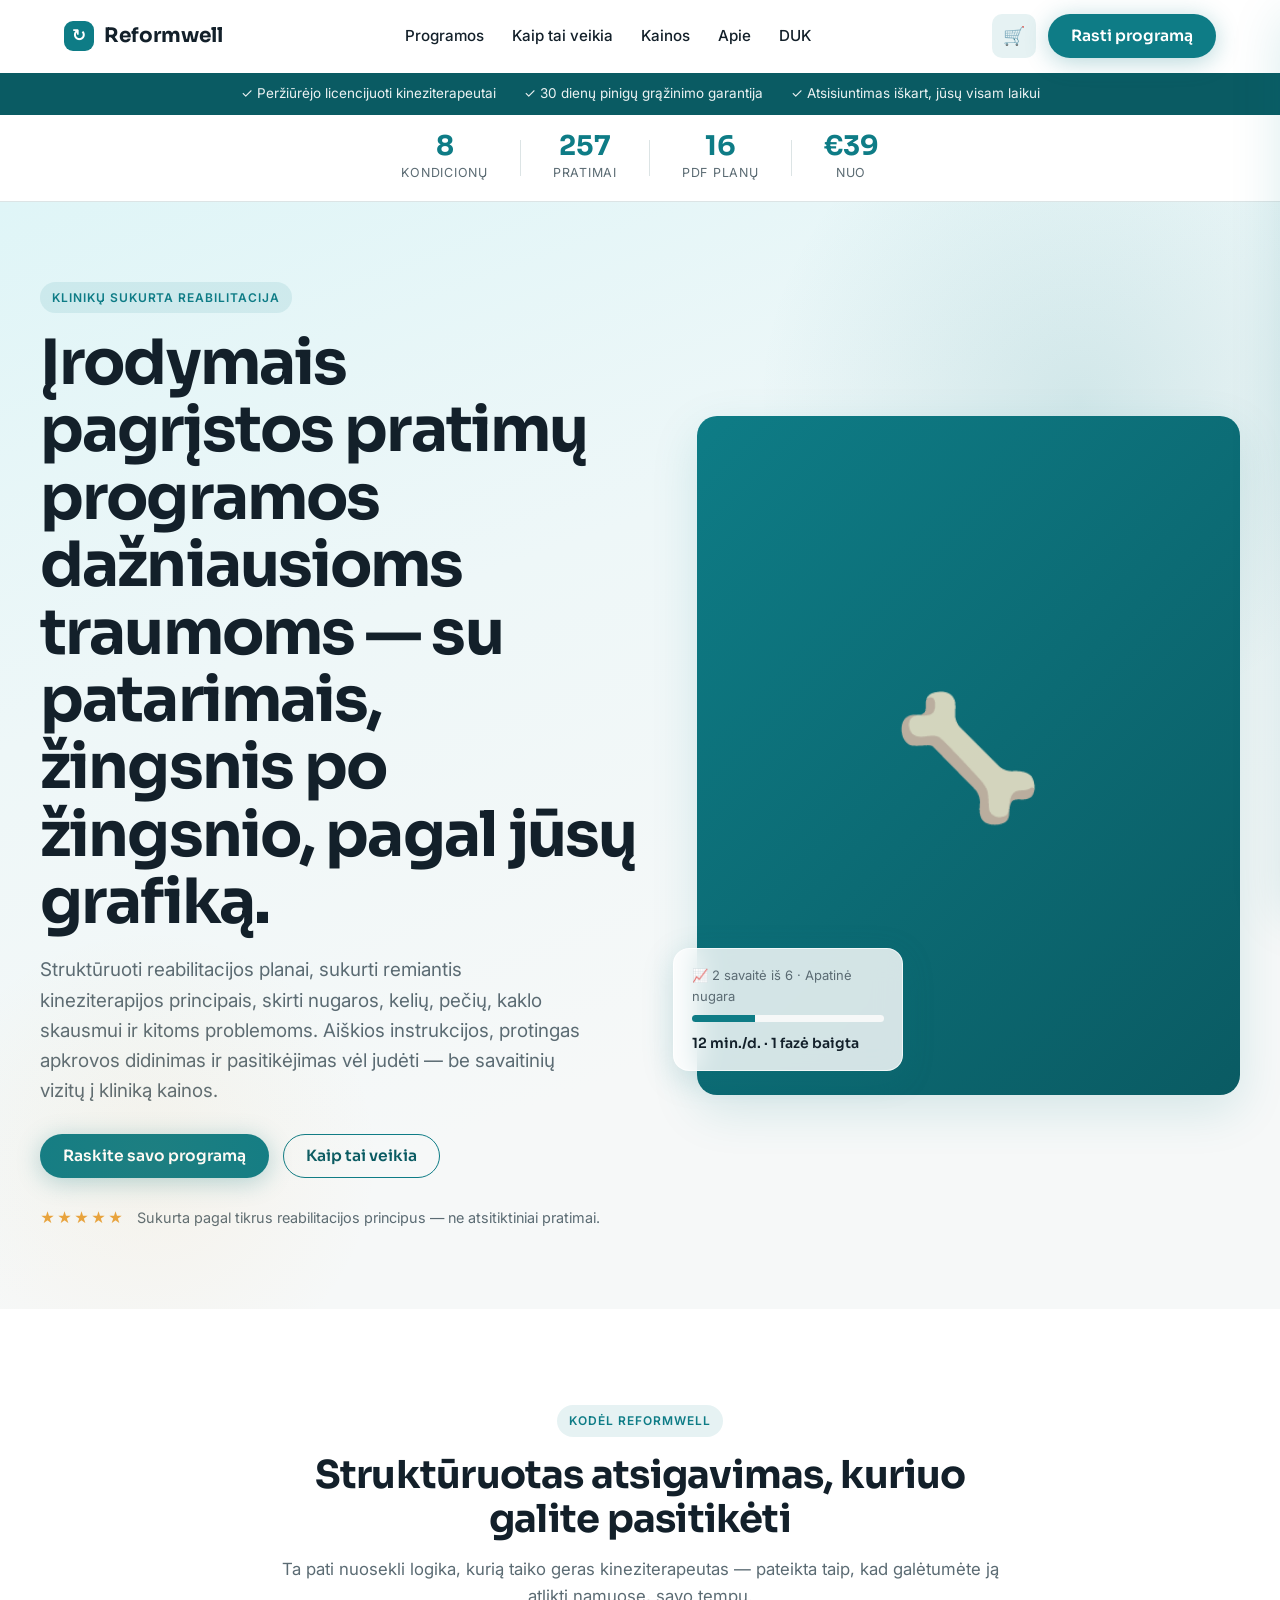
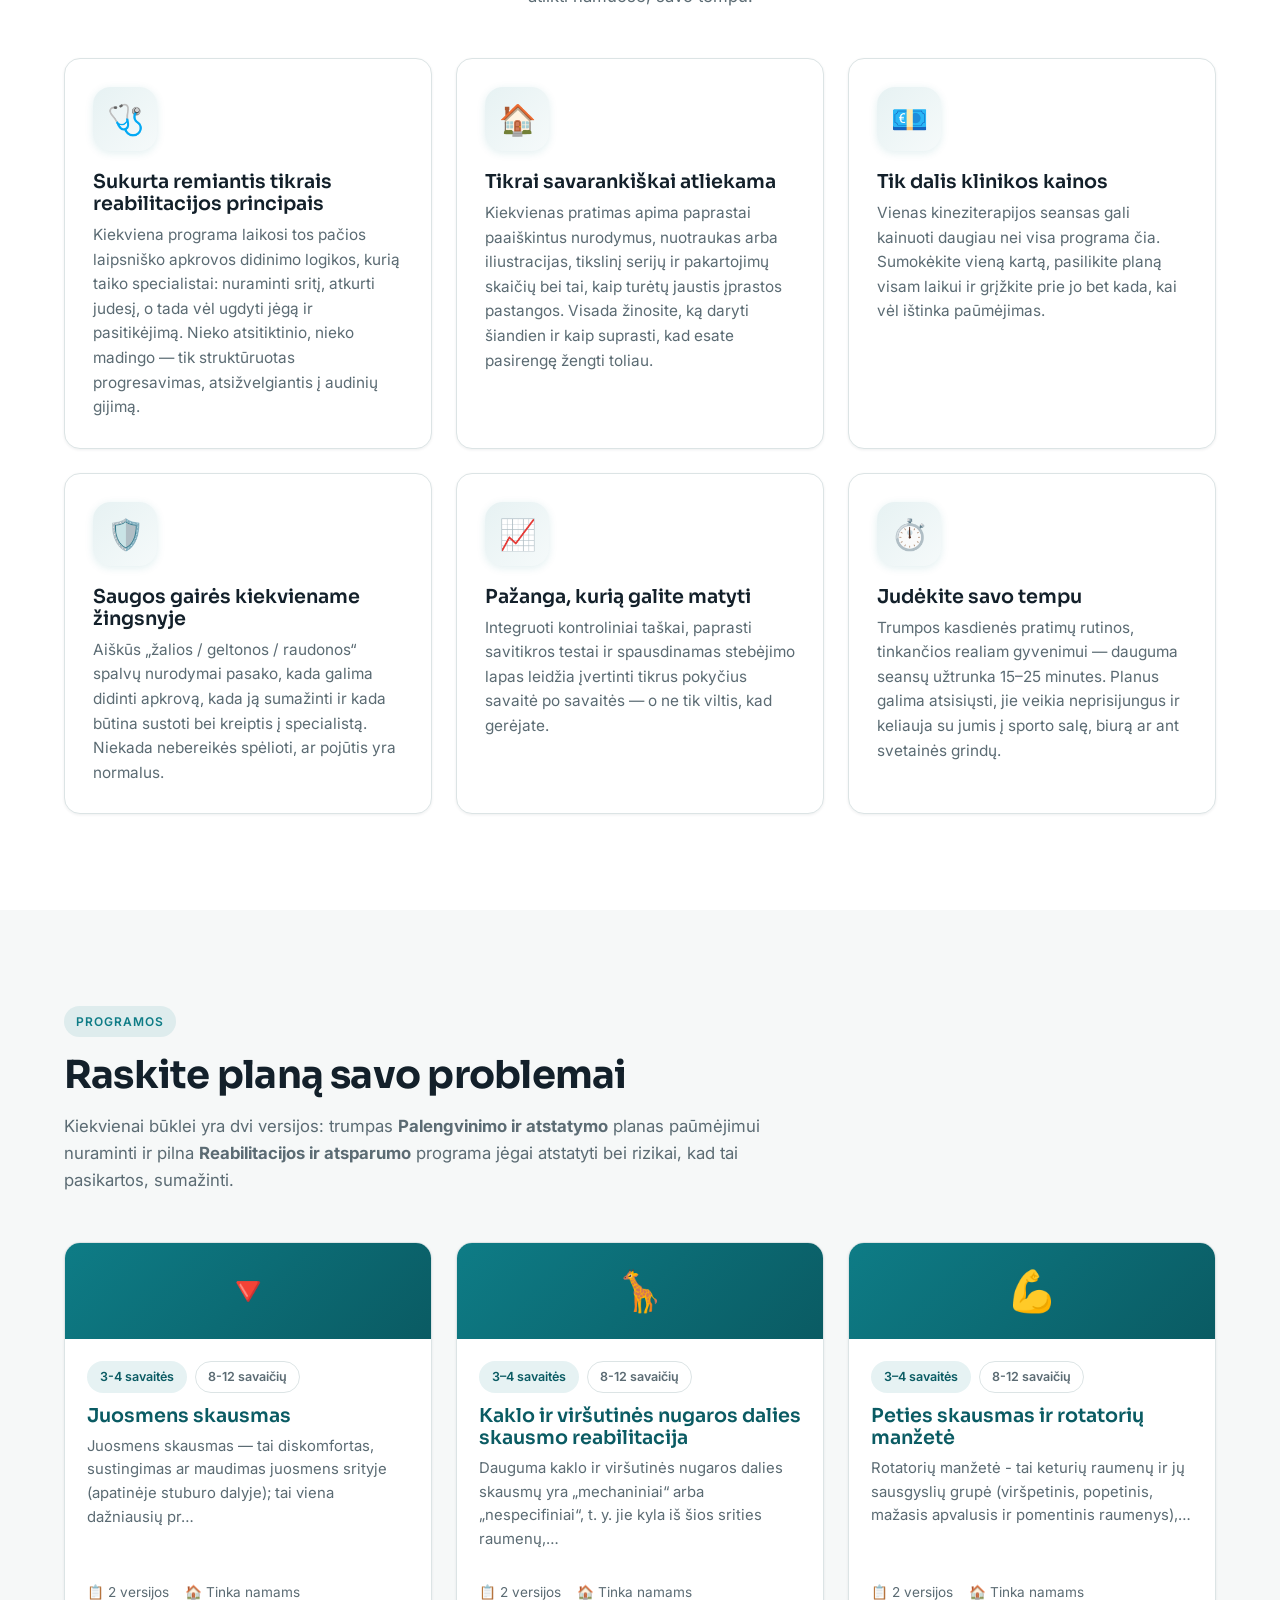
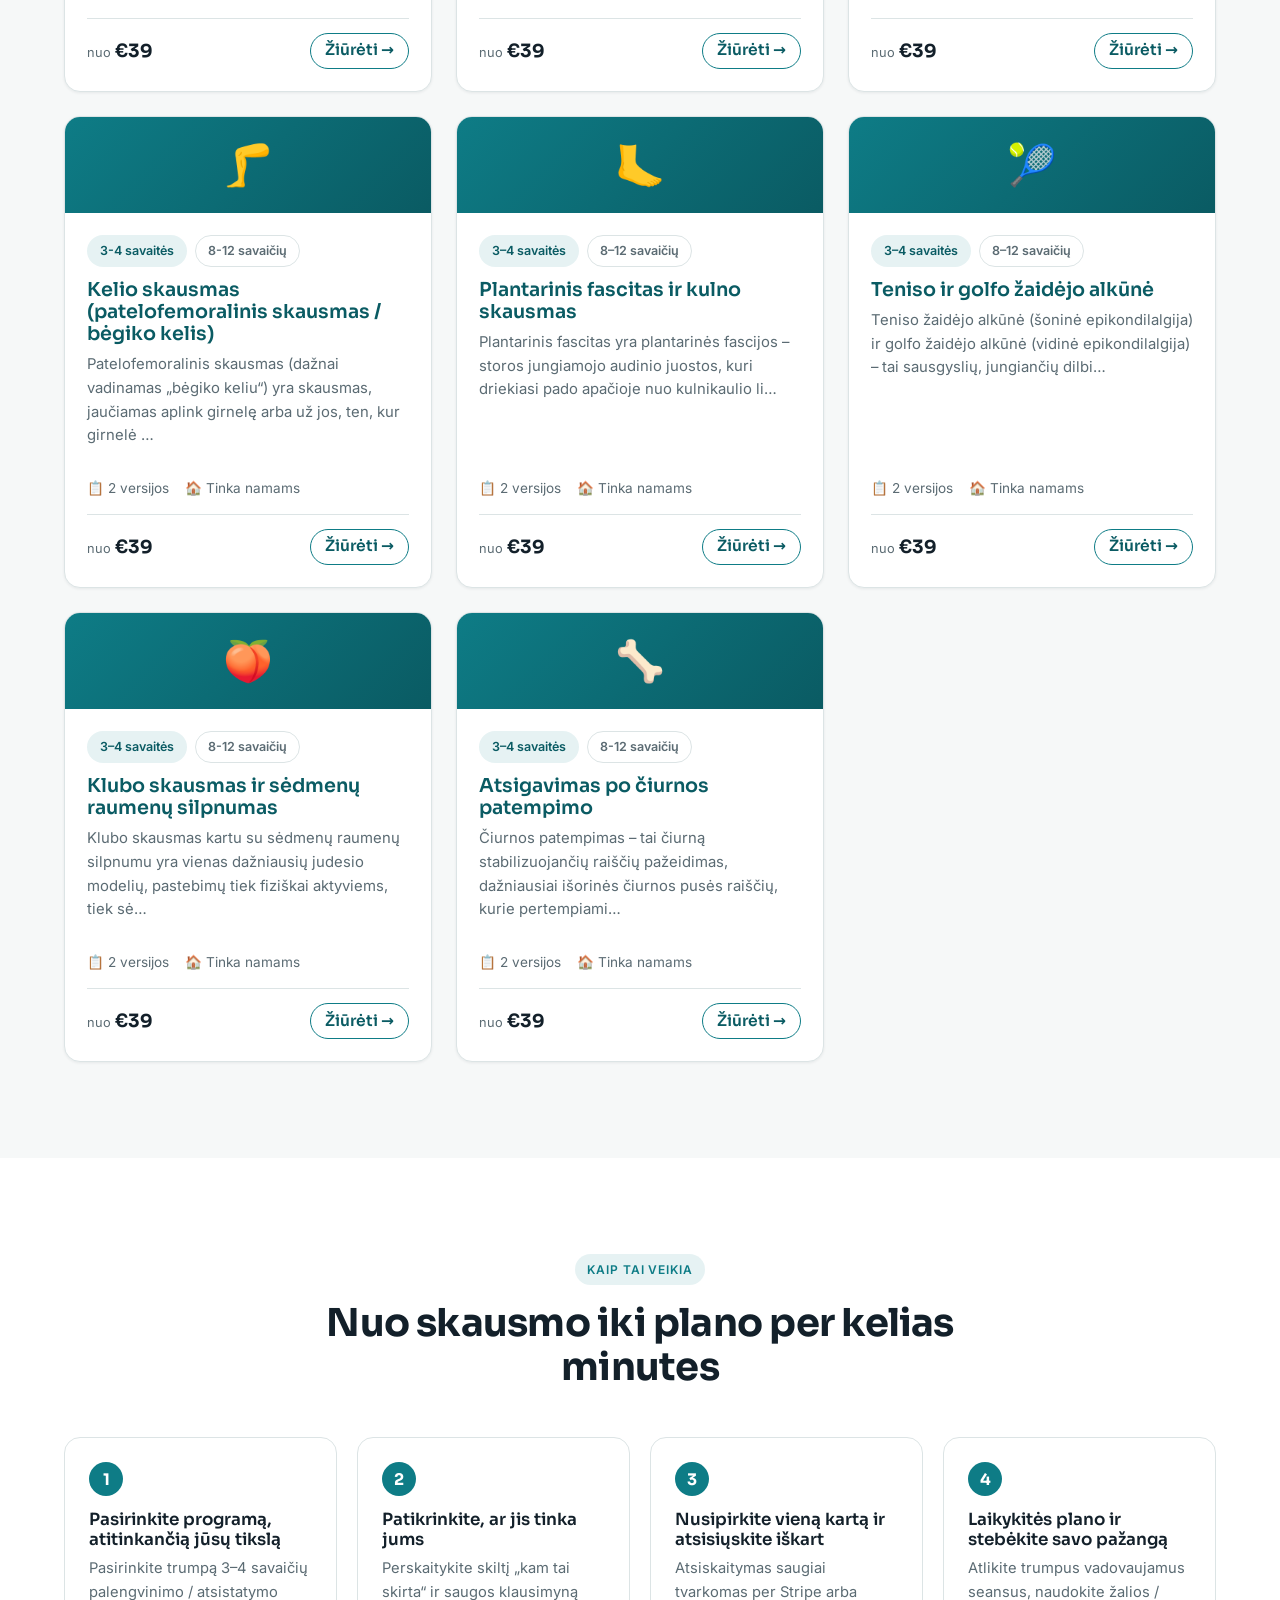
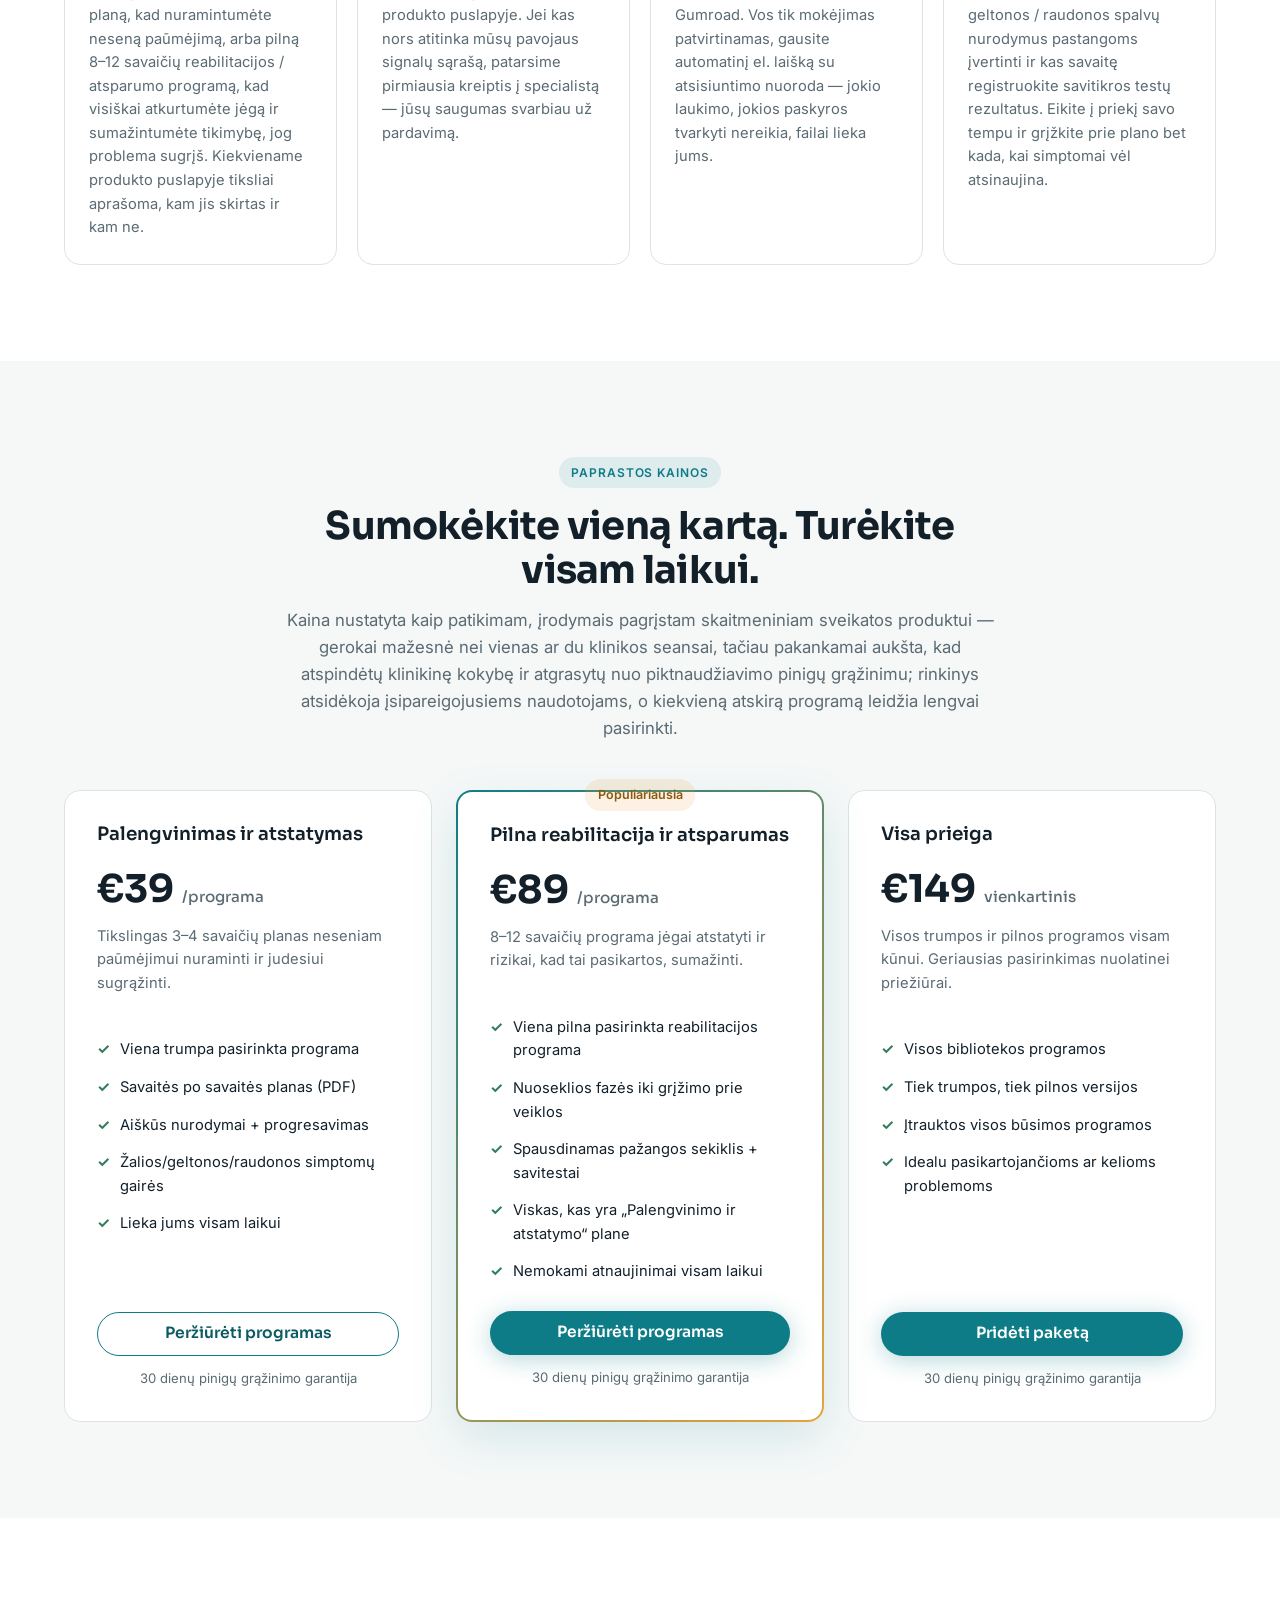
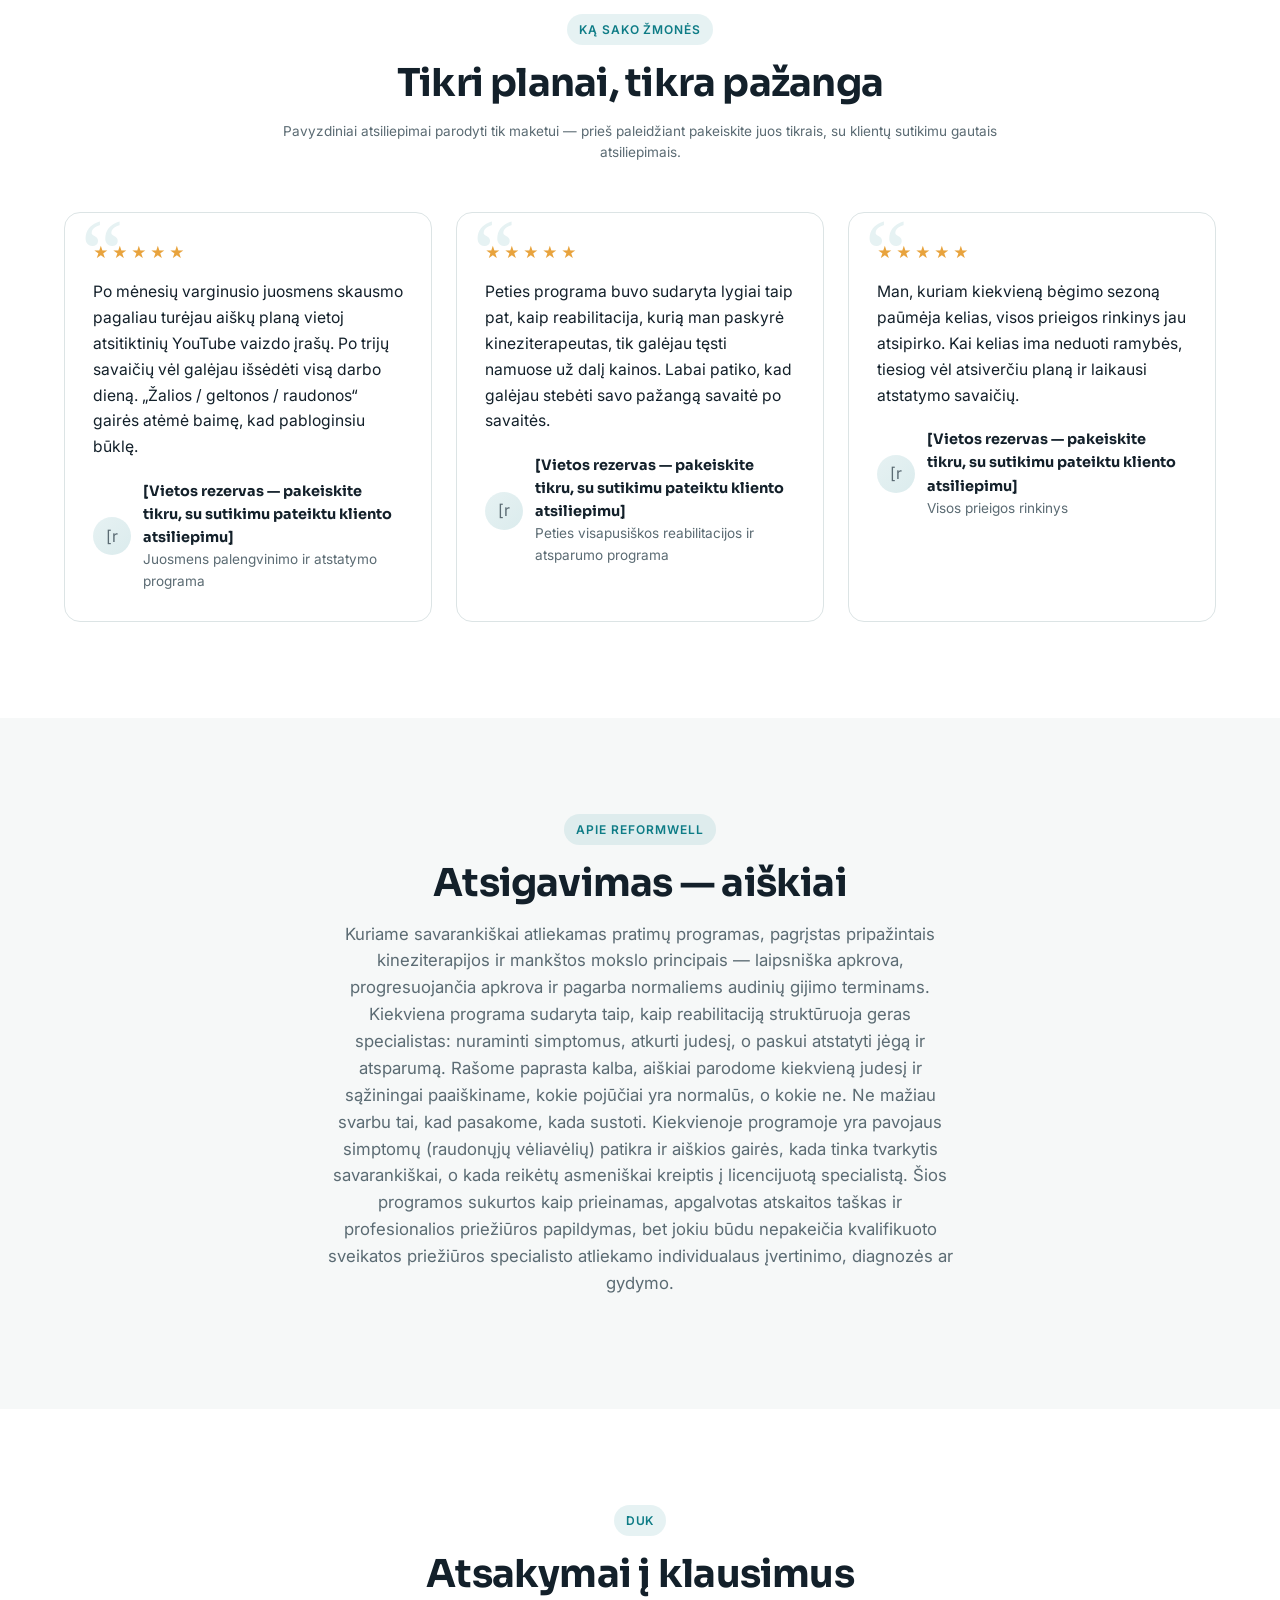
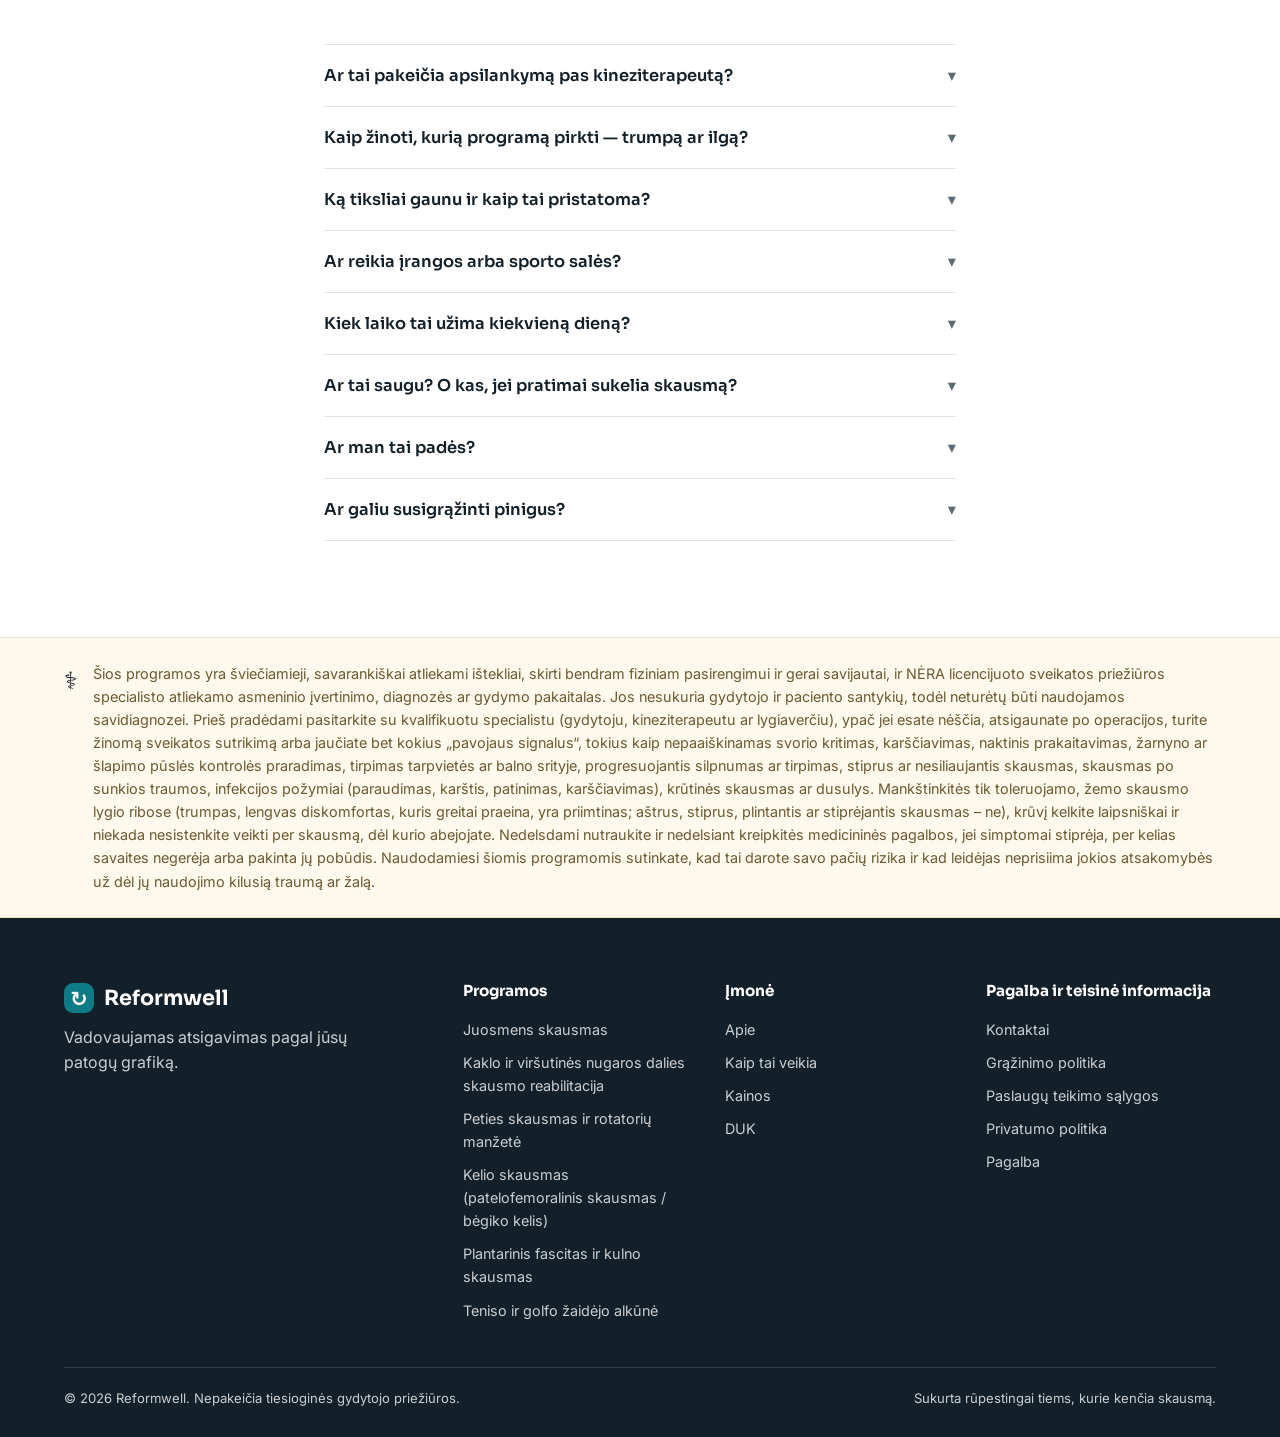
==== commit b4856945: "Modern redesign: gradient hero, pill buttons, stats bar, card hover effects, glassmorphism, quote av" ====
--- a/index.html
+++ b/index.html
@@ -11,7 +11,7 @@
   <meta property="og:site_name" content="Reformwell" />
   <meta property="og:title" content="Reformwell — klinikų sukurtos reabilitacijos programos" />
   <meta property="og:description" content="Savarankiškai atliekamos kineziterapijos programos dažniausioms traumoms. Trumpi palengvinimo planai ir pilnos reabilitacijos programos, kurias atliksite namuose." />
-  <meta property="og:image" content="og-image.png" />
+  <meta property="og:image" content="https://reformwell.lt/og-image.png" />
   <meta name="twitter:card" content="summary_large_image" />
   <link rel="preconnect" href="https://fonts.googleapis.com" />
   <link rel="preconnect" href="https://fonts.gstatic.com" crossorigin />
@@ -47,6 +47,19 @@
     </div>
   </div>
 
+  <!-- STATS BAR -->
+  <div class="stats-bar">
+    <div class="container">
+      <div class="stat"><span class="stat-n">8</span><span class="stat-l">kondicionų</span></div>
+      <div class="stat-div"></div>
+      <div class="stat"><span class="stat-n">257</span><span class="stat-l">pratimai</span></div>
+      <div class="stat-div"></div>
+      <div class="stat"><span class="stat-n">16</span><span class="stat-l">PDF planų</span></div>
+      <div class="stat-div"></div>
+      <div class="stat"><span class="stat-n">€39</span><span class="stat-l">nuo</span></div>
+    </div>
+  </div>
+
   <!-- HERO -->
   <section class="hero">
     <div class="container hero-grid">
@@ -185,7 +198,7 @@
         <div>
           <h4>Pagalba ir teisinė informacija</h4>
           <ul>
-            <li><a href="mailto:hello@reformwell.example">Kontaktai</a></li>
+            <li><a href="mailto:info@reformwell.lt">Kontaktai</a></li>
             <li><a href="#" id="refundLink">Grąžinimo politika</a></li>
             <li><a href="terms.html">Paslaugų teikimo sąlygos</a></li>
             <li><a href="privacy.html">Privatumo politika</a></li>
--- a/styles.css
+++ b/styles.css
@@ -20,9 +20,10 @@
   --radius-lg: 20px;
   --radius-pill: 999px;
 
-  --shadow-sm: 0 1px 2px rgba(19, 32, 42, 0.06);
-  --shadow-md: 0 4px 16px rgba(19, 32, 42, 0.08);
-  --shadow-lg: 0 12px 32px rgba(14, 124, 134, 0.10);
+  --shadow-sm: 0 1px 3px rgba(19, 32, 42, 0.07);
+  --shadow-md: 0 4px 20px rgba(19, 32, 42, 0.10);
+  --shadow-lg: 0 16px 48px rgba(14, 124, 134, 0.14);
+  --shadow-glow: 0 4px 24px rgba(14, 124, 134, 0.30);
 
   --maxw: 1200px;
   --readw: 680px;
@@ -45,8 +46,8 @@
 }
 
 h1, h2, h3, h4 { font-family: var(--font-head); font-weight: 700; line-height: 1.15; margin: 0 0 .4em; }
-h1 { font-size: clamp(2rem, 5vw, 3.25rem); letter-spacing: -0.02em; }
-h2 { font-size: clamp(1.6rem, 3.5vw, 2.25rem); letter-spacing: -0.01em; }
+h1 { font-size: clamp(2.4rem, 5.5vw, 3.9rem); letter-spacing: -0.03em; line-height: 1.08; }
+h2 { font-size: clamp(1.7rem, 3.5vw, 2.4rem); letter-spacing: -0.02em; }
 h3 { font-size: 1.2rem; font-weight: 600; }
 p { margin: 0 0 1rem; }
 a { color: var(--primary-dark); text-decoration: none; }
@@ -91,10 +92,10 @@
   text-decoration: none; white-space: nowrap;
 }
 .btn:hover { text-decoration: none; }
-.btn-primary { background: var(--primary); color: #fff; }
-.btn-primary:hover { background: var(--primary-dark); transform: translateY(-1px); }
-.btn-outline { background: transparent; border-color: var(--primary); color: var(--primary-dark); }
-.btn-outline:hover { background: var(--primary-tint); }
+.btn-primary { background: var(--primary); color: #fff; border-radius: var(--radius-pill); box-shadow: var(--shadow-glow); }
+.btn-primary:hover { background: var(--primary-dark); transform: translateY(-2px); box-shadow: 0 8px 28px rgba(14,124,134,0.40); }
+.btn-outline { background: transparent; border-color: var(--primary); color: var(--primary-dark); border-radius: var(--radius-pill); }
+.btn-outline:hover { background: var(--primary-tint); transform: translateY(-1px); }
 .btn-ghost { background: transparent; color: var(--muted); }
 .btn-ghost:hover { background: var(--bg); }
 .btn-accent { background: var(--accent); color: var(--text); }
@@ -126,8 +127,10 @@
   display: grid; place-items: center; color: #fff; font-size: 17px;
 }
 .nav-links { display: flex; align-items: center; gap: 28px; }
-.nav-links a { color: var(--text); font-weight: 500; font-size: 0.95rem; }
+.nav-links a { color: var(--text); font-weight: 500; font-size: 0.95rem; position: relative; }
+.nav-links a::after { content: ''; position: absolute; bottom: -3px; left: 0; right: 0; height: 2px; background: var(--primary); border-radius: 2px; transform: scaleX(0); transform-origin: left; transition: transform .22s ease; }
 .nav-links a:hover { color: var(--primary-dark); text-decoration: none; }
+.nav-links a:hover::after { transform: scaleX(1); }
 .nav-actions { display: flex; align-items: center; gap: 12px; }
 .cart-btn { position: relative; background: var(--primary-tint); border: none; width: 44px; height: 44px; border-radius: var(--radius-sm); cursor: pointer; font-size: 18px; color: var(--primary-dark); }
 .cart-count { position: absolute; top: -6px; right: -6px; background: var(--accent); color: var(--text); font-size: 11px; font-weight: 700; min-width: 18px; height: 18px; border-radius: 999px; display: grid; place-items: center; padding: 0 4px; }
@@ -148,11 +151,24 @@
 .trust-strip .container { display: flex; flex-wrap: wrap; gap: 8px 28px; justify-content: center; padding-top: 10px; padding-bottom: 10px; }
 .trust-strip span { display: inline-flex; align-items: center; gap: 7px; }
 
+/* Stats bar */
+.stats-bar { background: var(--surface); border-bottom: 1px solid var(--border); }
+.stats-bar .container { display: flex; align-items: center; justify-content: center; gap: 0; padding-top: 18px; padding-bottom: 18px; flex-wrap: wrap; }
+.stat { display: flex; flex-direction: column; align-items: center; padding: 0 32px; }
+.stat-n { font-family: var(--font-head); font-weight: 700; font-size: 1.7rem; color: var(--primary); line-height: 1; }
+.stat-l { font-size: 0.78rem; color: var(--muted); text-transform: uppercase; letter-spacing: 0.06em; margin-top: 3px; }
+.stat-div { width: 1px; height: 36px; background: var(--border); }
+@media (max-width: 560px) { .stat { padding: 0 18px; } .stat-n { font-size: 1.35rem; } .stat-div { height: 28px; } }
+
 /* Hero */
-.hero { position: relative; overflow: hidden; }
+.hero { position: relative; overflow: hidden; background: linear-gradient(160deg, #dff5f7 0%, #eef7f8 35%, var(--bg) 70%); }
 .hero::before {
-  content: ''; position: absolute; top: -200px; right: -200px; width: 600px; height: 600px;
-  background: radial-gradient(circle, rgba(14,124,134,0.10), transparent 70%); pointer-events: none;
+  content: ''; position: absolute; top: -150px; right: -150px; width: 700px; height: 700px;
+  background: radial-gradient(circle, rgba(14,124,134,0.13), transparent 65%); pointer-events: none;
+}
+.hero::after {
+  content: ''; position: absolute; bottom: -100px; left: -100px; width: 500px; height: 500px;
+  background: radial-gradient(circle, rgba(232,163,61,0.07), transparent 65%); pointer-events: none;
 }
 .hero-grid { display: grid; grid-template-columns: 1.05fr 0.95fr; gap: 56px; align-items: center; padding: 80px 0; }
 .hero h1 { margin-bottom: 20px; }
@@ -168,8 +184,9 @@
 }
 .hero-card-img .body-icon { font-size: 120px; opacity: 0.92; }
 .float-card {
-  position: absolute; bottom: 24px; left: -24px; background: var(--surface); border-radius: var(--radius);
-  box-shadow: var(--shadow-md); padding: 16px 18px; width: 230px; border: 1px solid var(--border);
+  position: absolute; bottom: 24px; left: -24px; border-radius: var(--radius);
+  background: rgba(255,255,255,0.82); backdrop-filter: blur(14px); -webkit-backdrop-filter: blur(14px);
+  box-shadow: 0 8px 32px rgba(14,124,134,0.18); padding: 16px 18px; width: 230px; border: 1px solid rgba(255,255,255,0.7);
 }
 .float-card .fc-top { display: flex; align-items: center; gap: 8px; font-size: 13px; color: var(--muted); margin-bottom: 8px; }
 .float-card .fc-bar { height: 7px; background: var(--bg); border-radius: 999px; overflow: hidden; }
@@ -189,9 +206,10 @@
 
 .feature {
   background: var(--surface); border: 1px solid var(--border); border-radius: var(--radius);
-  padding: 28px; box-shadow: var(--shadow-sm);
-}
-.feature .ficon { font-size: 28px; width: 52px; height: 52px; display: grid; place-items: center; background: var(--primary-tint); border-radius: 12px; margin-bottom: 16px; }
+  padding: 28px; box-shadow: var(--shadow-sm); transition: transform .22s ease, box-shadow .22s ease, border-color .22s ease;
+}
+.feature:hover { transform: translateY(-5px); box-shadow: var(--shadow-md); border-color: var(--primary); }
+.feature .ficon { font-size: 30px; width: 64px; height: 64px; display: grid; place-items: center; background: linear-gradient(135deg, var(--primary-tint), rgba(14,124,134,0.04)); border-radius: 18px; margin-bottom: 20px; box-shadow: 0 2px 8px rgba(14,124,134,0.12); }
 .feature h3 { margin-bottom: 8px; }
 .feature p { color: var(--muted); margin: 0; font-size: 0.96rem; }
 
@@ -213,7 +231,7 @@
   box-shadow: var(--shadow-sm); padding: 0; display: flex; flex-direction: column; overflow: hidden;
   transition: transform .15s ease, box-shadow .15s ease, border-color .15s ease;
 }
-.pcard:hover { transform: translateY(-3px); box-shadow: var(--shadow-md); border-color: var(--primary); }
+.pcard:hover { transform: translateY(-6px); box-shadow: 0 20px 48px rgba(14,124,134,0.16); border-color: var(--primary); }
 .pcard-banner { height: 96px; background: linear-gradient(135deg, var(--primary), var(--primary-dark)); display: grid; place-items: center; color: #fff; font-size: 40px; }
 .pcard-body { padding: 22px; display: flex; flex-direction: column; flex: 1; }
 .pcard-tags { display: flex; gap: 8px; flex-wrap: wrap; margin-bottom: 12px; }
@@ -229,7 +247,7 @@
 .tiers { display: grid; grid-template-columns: repeat(3, 1fr); gap: 24px; align-items: stretch; }
 @media (max-width: 900px) { .tiers { grid-template-columns: 1fr; } }
 .tier { background: var(--surface); border: 1px solid var(--border); border-radius: var(--radius); padding: 32px; display: flex; flex-direction: column; }
-.tier.popular { border: 2px solid var(--primary); box-shadow: var(--shadow-lg); position: relative; }
+.tier.popular { background: linear-gradient(var(--surface), var(--surface)) padding-box, linear-gradient(135deg, var(--primary), var(--accent)) border-box; border: 2px solid transparent; box-shadow: var(--shadow-lg); position: relative; }
 .tier.popular .pop-badge { position: absolute; top: -13px; left: 50%; transform: translateX(-50%); }
 .tier h3 { font-size: 1.15rem; }
 .tier .price { font-family: var(--font-head); font-weight: 700; font-size: 2.4rem; margin: 8px 0 4px; }
@@ -243,11 +261,14 @@
 /* Testimonials */
 .quotes { display: grid; grid-template-columns: repeat(3, 1fr); gap: 24px; }
 @media (max-width: 900px) { .quotes { grid-template-columns: 1fr; } }
-.quote { background: var(--surface); border: 1px solid var(--border); border-radius: var(--radius); padding: 26px; }
-.quote .stars { color: var(--accent); letter-spacing: 2px; margin-bottom: 12px; }
-.quote blockquote { margin: 0 0 16px; font-size: 0.98rem; }
-.quote .who { font-size: 0.85rem; color: var(--muted); }
-.quote .who b { color: var(--text); display: block; font-family: var(--font-head); }
+.quote { background: var(--surface); border: 1px solid var(--border); border-radius: var(--radius); padding: 28px; position: relative; overflow: hidden; transition: transform .2s ease, box-shadow .2s ease; }
+.quote:hover { transform: translateY(-3px); box-shadow: var(--shadow-md); }
+.quote::before { content: '\201C'; font-family: Georgia, serif; font-size: 6rem; color: var(--primary); opacity: 0.10; position: absolute; top: -8px; left: 16px; line-height: 1; pointer-events: none; }
+.quote .stars { color: var(--accent); letter-spacing: 3px; margin-bottom: 14px; font-size: 15px; }
+.quote blockquote { margin: 0 0 20px; font-size: 0.98rem; line-height: 1.65; position: relative; }
+.quote .who { display: flex; align-items: center; gap: 12px; font-size: 0.85rem; color: var(--muted); }
+.quote .who-avatar { width: 38px; height: 38px; border-radius: 999px; background: linear-gradient(135deg, var(--primary-tint), rgba(14,124,134,0.15)); display: grid; place-items: center; font-size: 16px; flex-shrink: 0; }
+.quote .who b { color: var(--text); display: block; font-family: var(--font-head); font-size: 0.9rem; }
 
 /* Accordion (FAQ / program detail) */
 .accordion { border-top: 1px solid var(--border); }
@@ -335,6 +356,13 @@
 /* placeholder glyph shown until the ComfyUI image exists (or if it fails to load) */
 .ex-media.is-empty::after { content: "🏋"; position: absolute; inset: 0;
   display: grid; place-items: center; font-size: 2rem; opacity: .3; }
+/* Lock gate — shown after free preview exercises */
+.lock-gate { text-align: center; padding: 32px 24px; margin-top: 8px;
+  border: 2px dashed var(--border); border-radius: 16px;
+  background: linear-gradient(to bottom, transparent, var(--surface)); }
+.lock-icon { font-size: 2rem; margin-bottom: 10px; }
+.lock-msg { color: var(--muted); margin-bottom: 20px; font-size: 1rem; line-height: 1.5; }
+.lock-msg strong { color: var(--text); }
 @media (max-width: 560px) {
   .ex { gap: 14px; }
   .ex-media { flex-basis: 88px; width: 88px; height: 88px; }
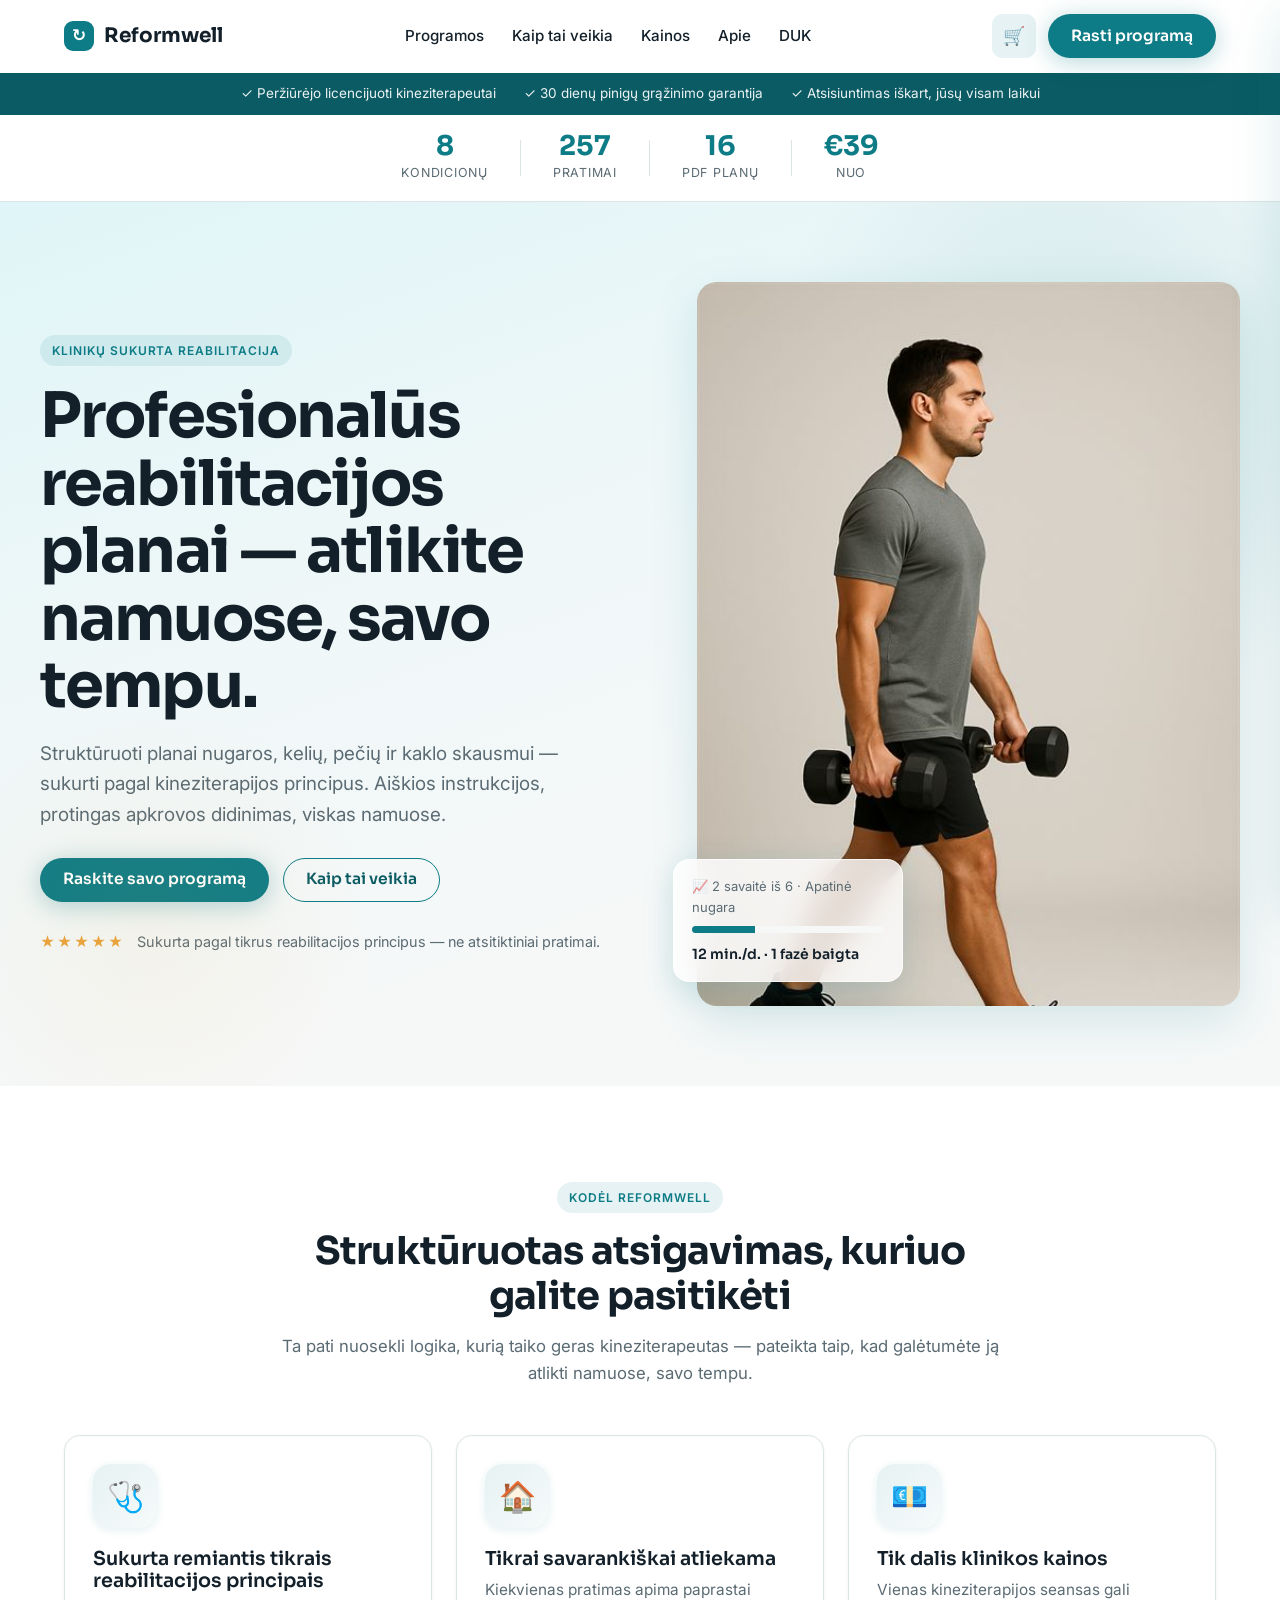
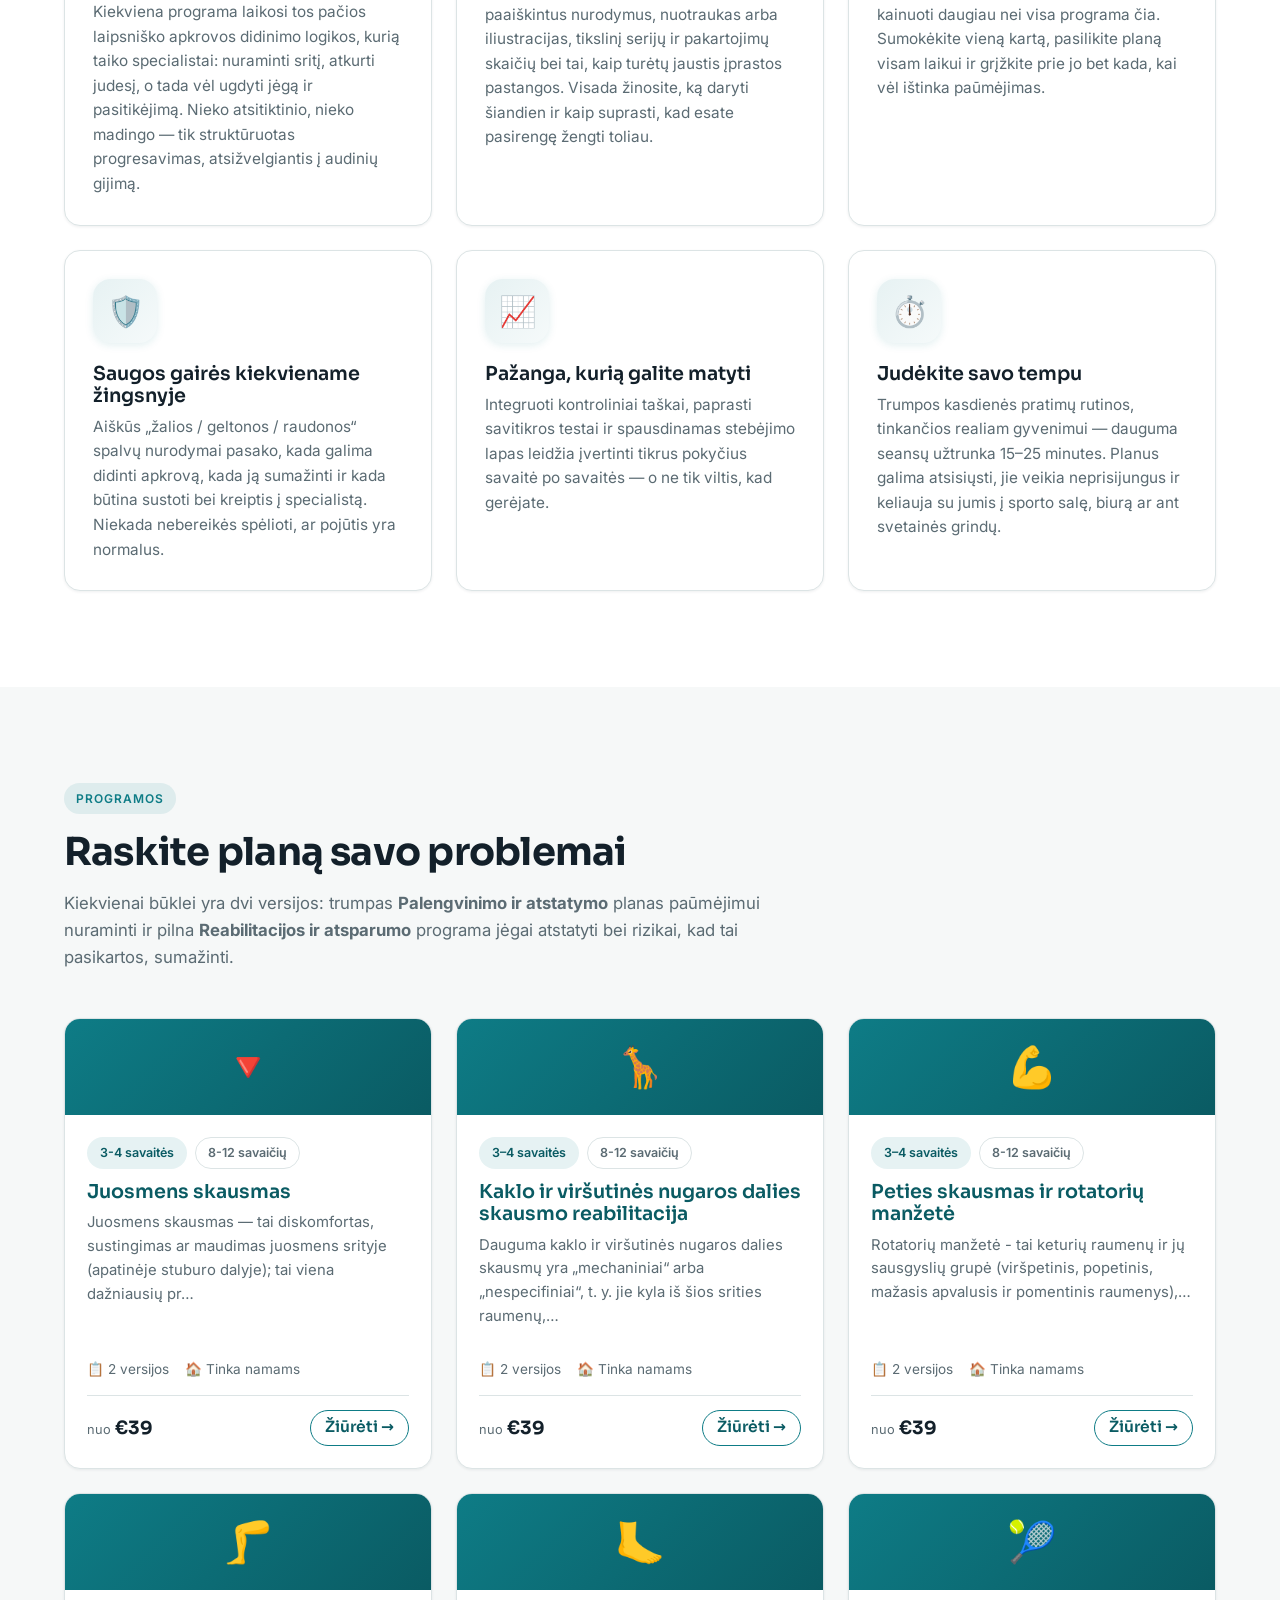
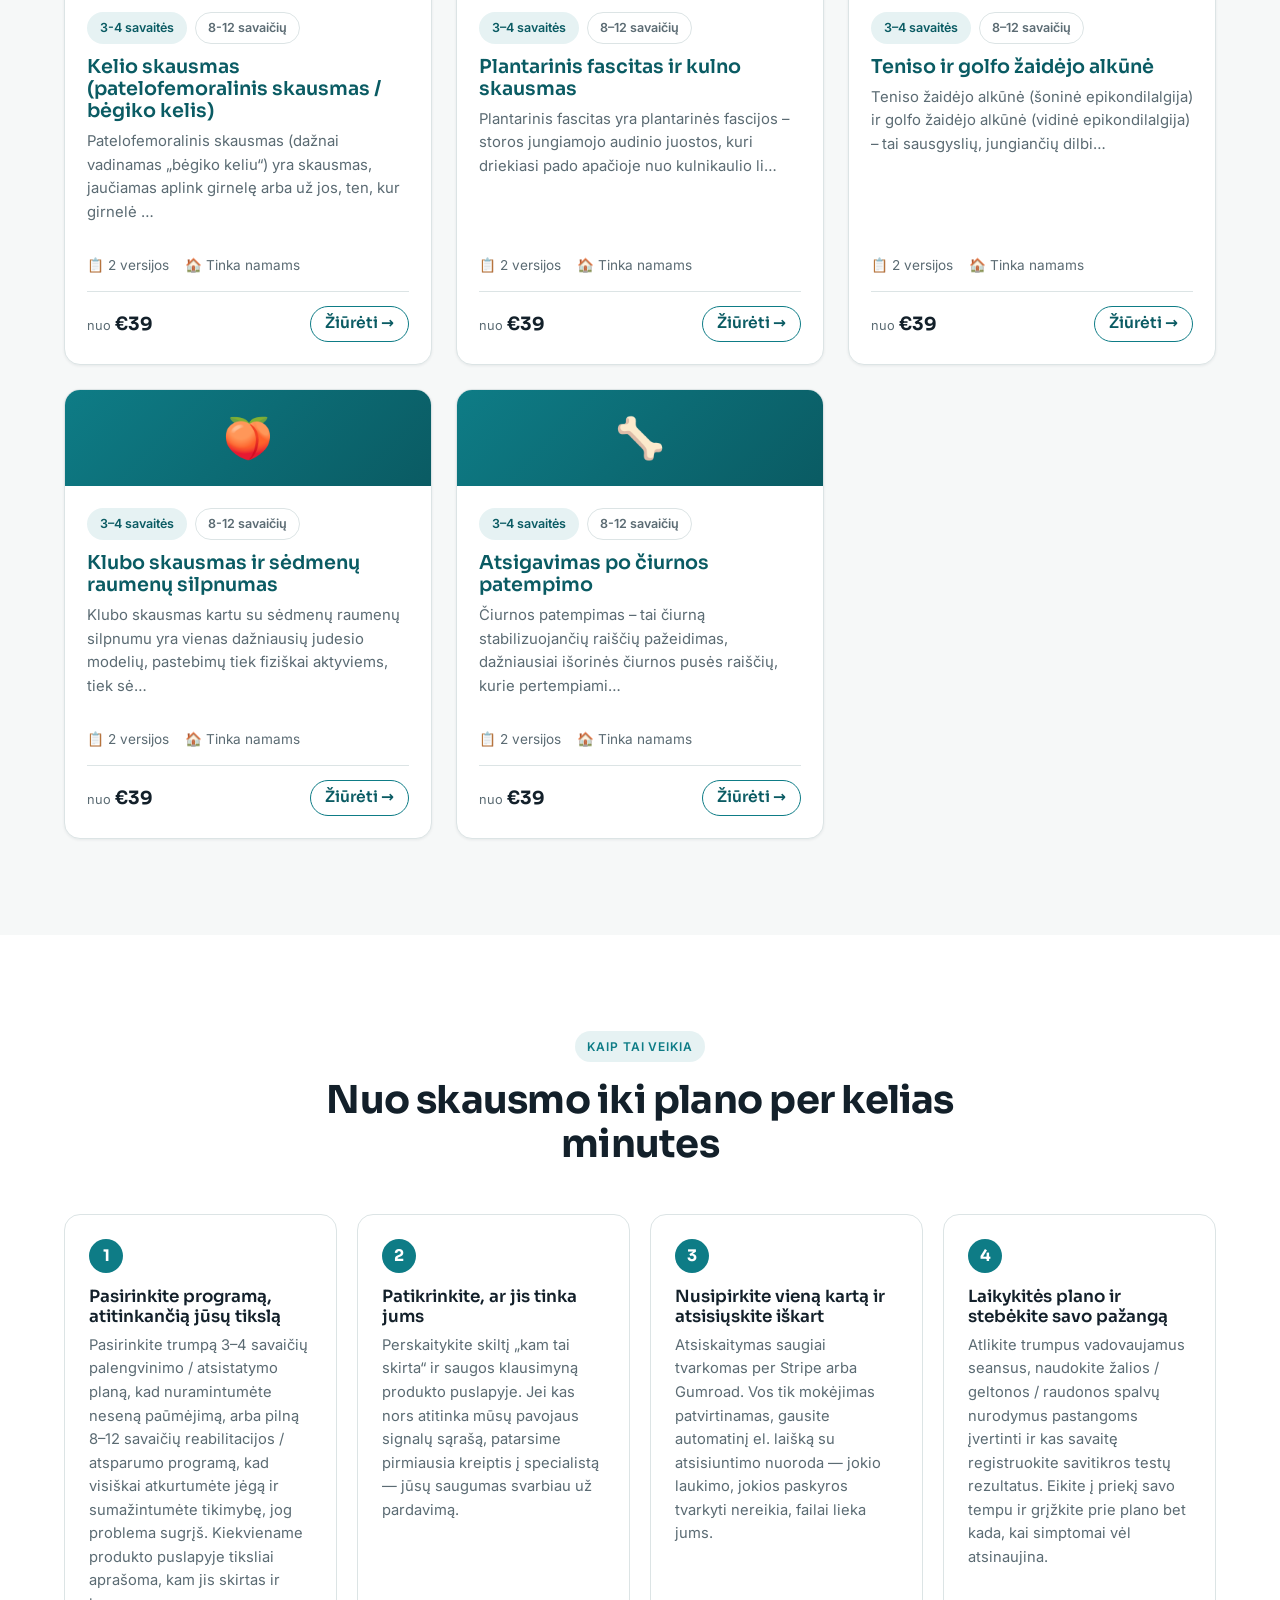
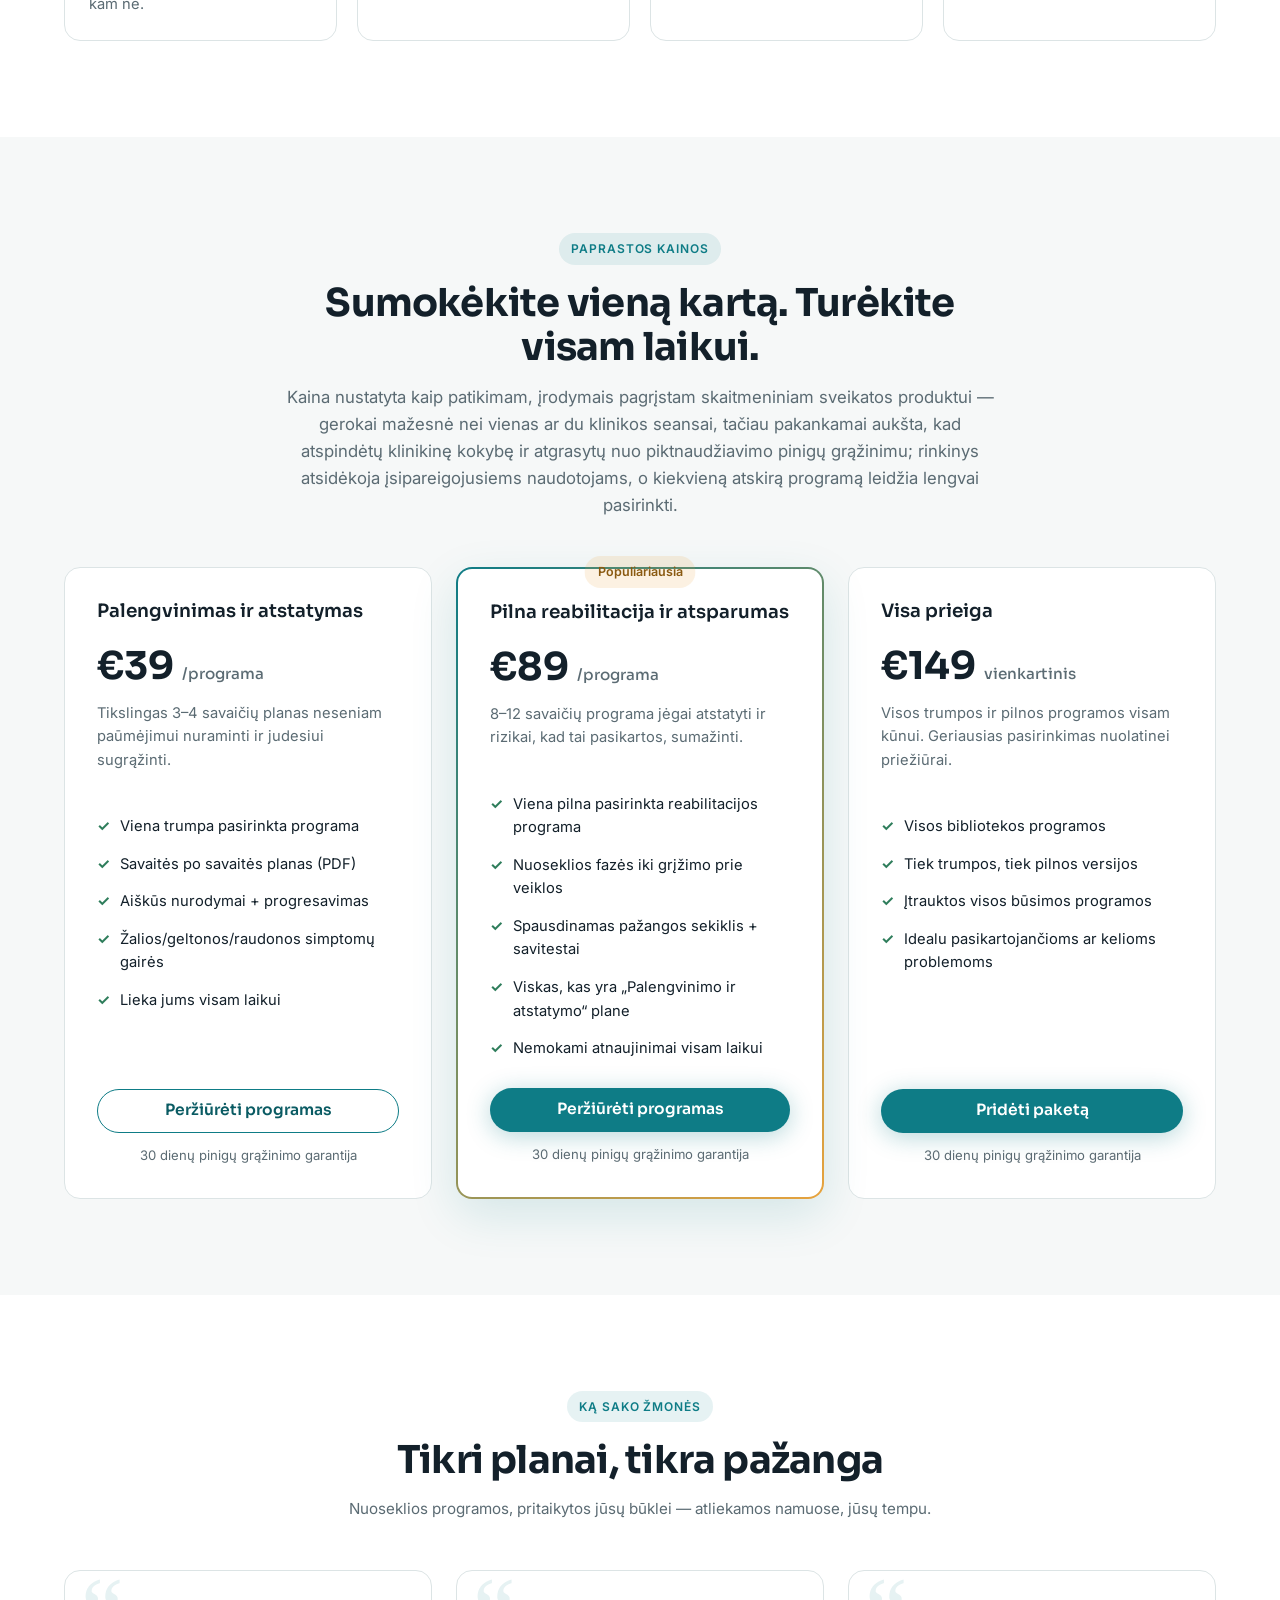
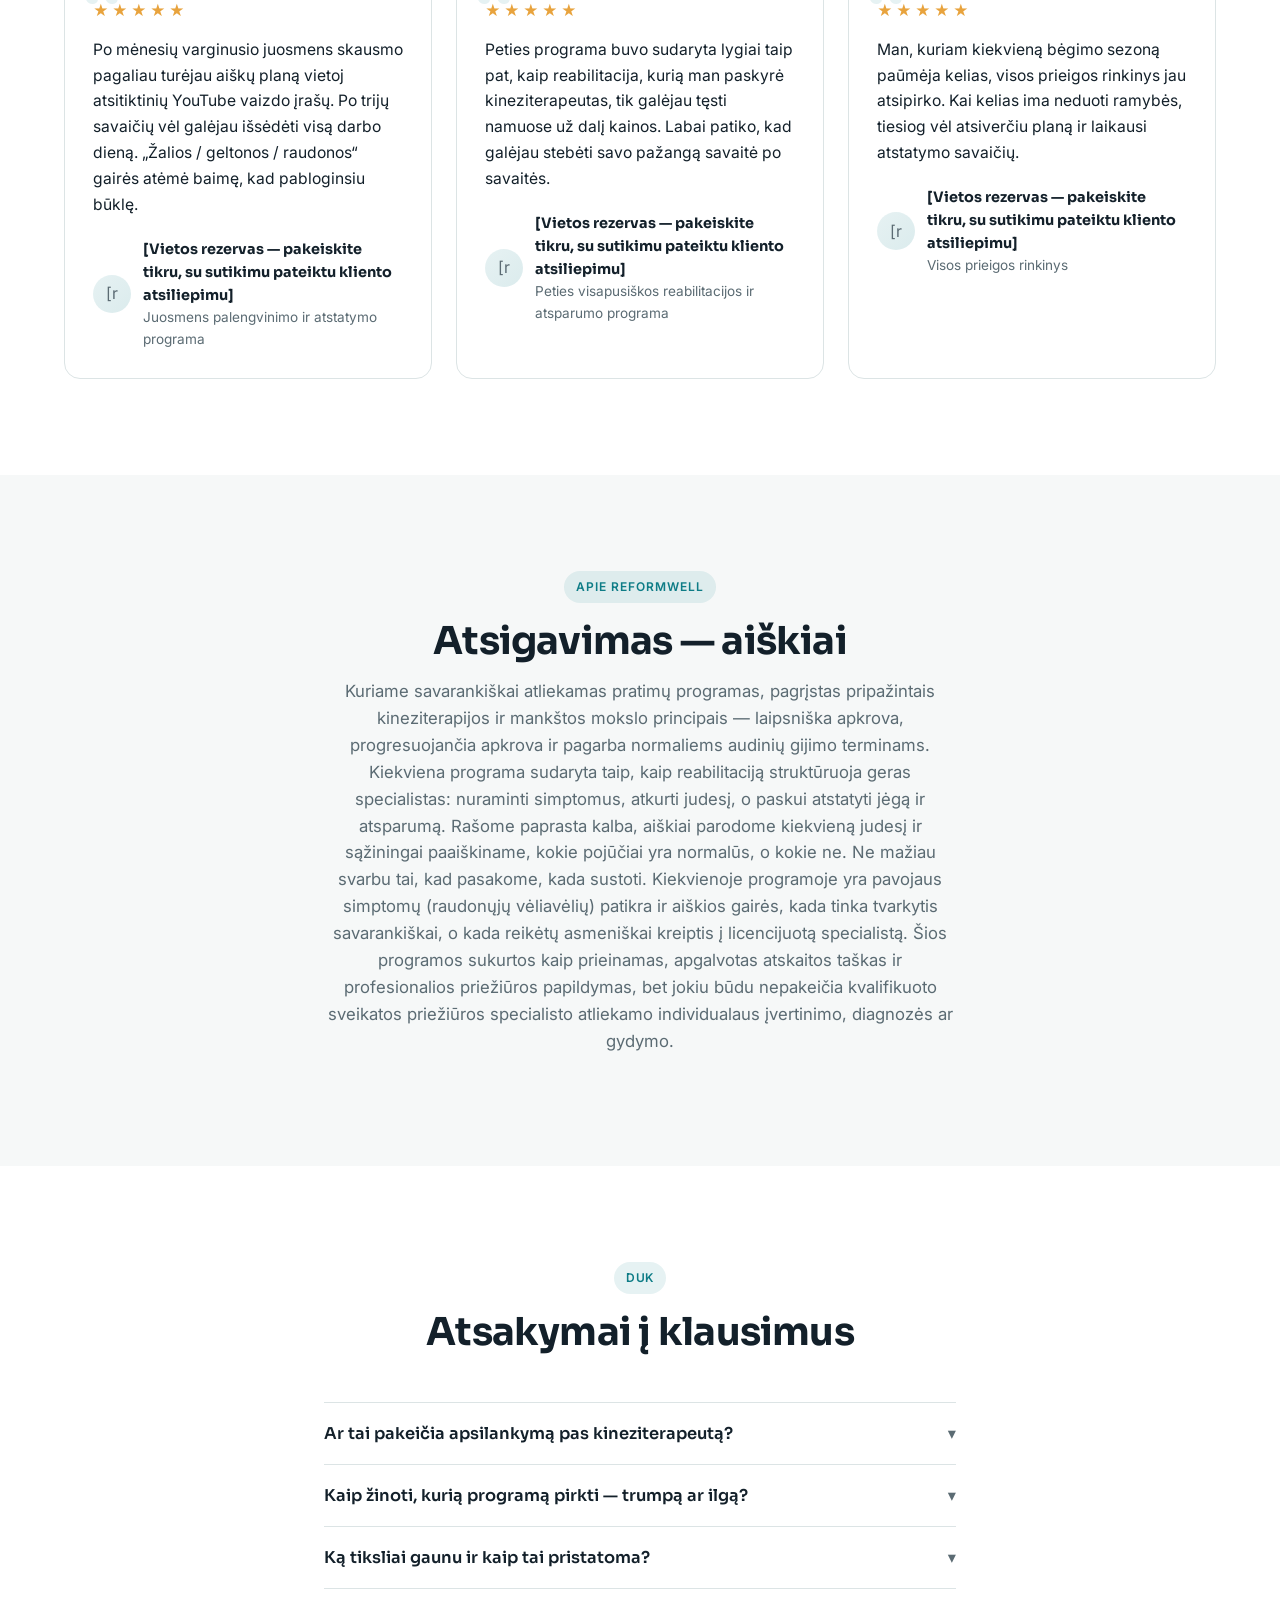
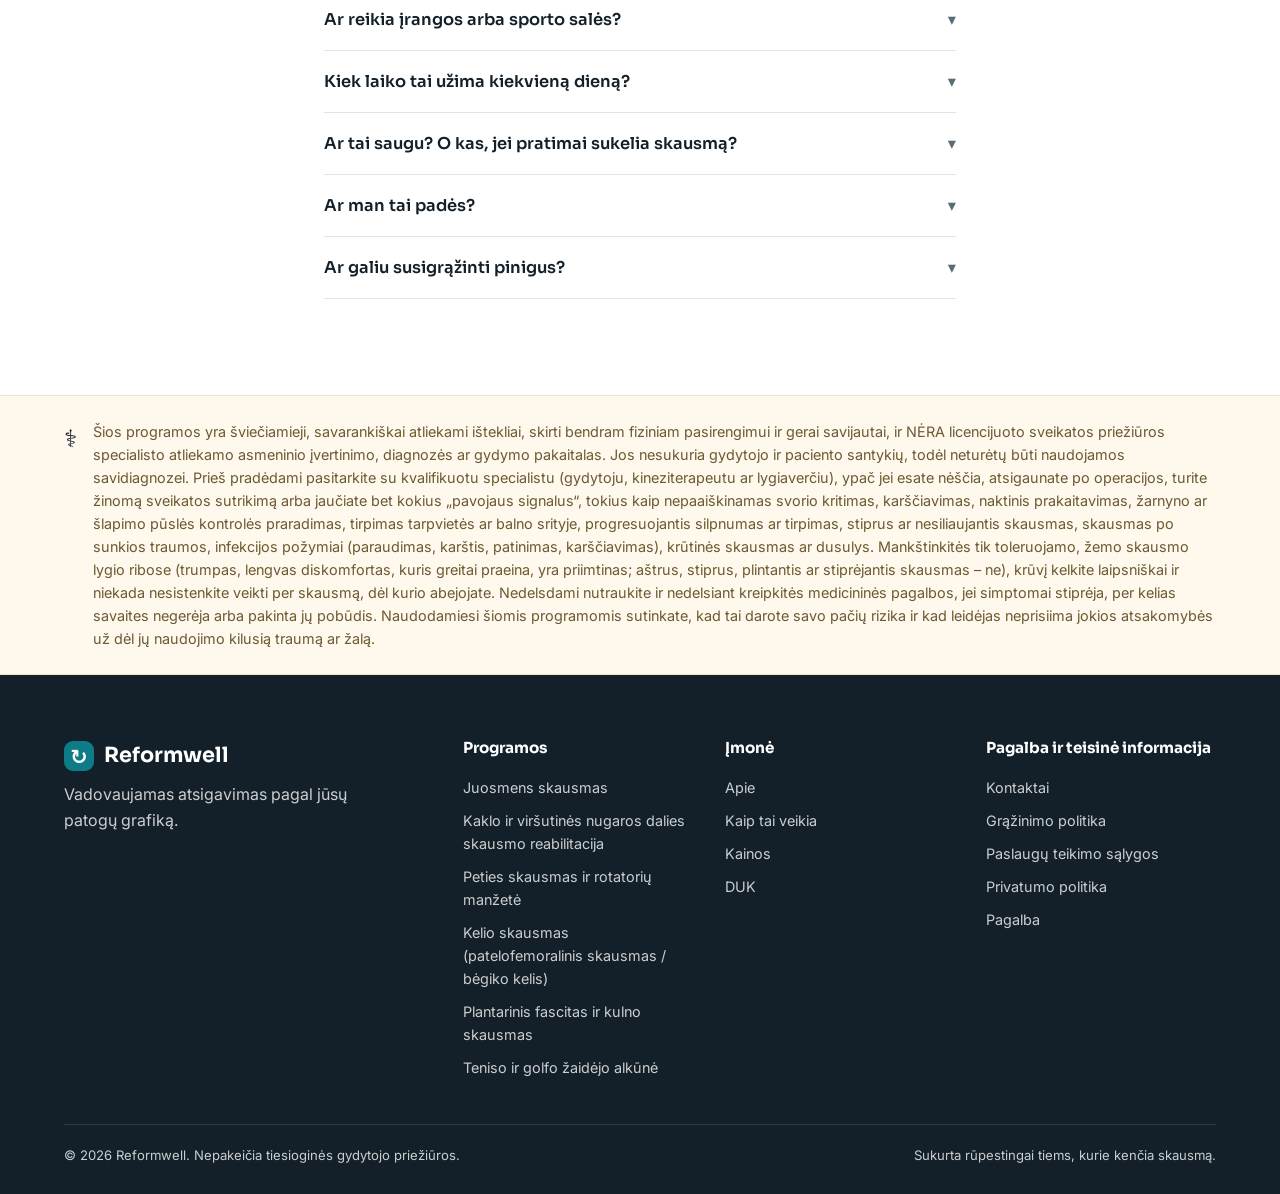
==== commit 17f9f3a0: "CRO redesign: real hero photo (was emoji), punchier headline, text-first mobile hero, remove public " ====
--- a/index.html
+++ b/index.html
@@ -77,7 +77,7 @@
         </div>
       </div>
       <div class="hero-media">
-        <div class="hero-card-img"><span class="body-icon">🦴</span></div>
+        <div class="hero-card-img"><img src="assets/exercises/farmer-s-carry.jpg" alt="Žmogus atlieka kineziterapijos pratimą" loading="eager" /></div>
         <div class="float-card">
           <div class="fc-top">📈 2 savaitė iš 6 · Apatinė nugara</div>
           <div class="fc-bar"><i></i></div>
@@ -140,7 +140,9 @@
       <div class="section-head center">
         <span class="eyebrow">Ką sako žmonės</span>
         <h2>Tikri planai, tikra pažanga</h2>
-        <p class="muted" style="font-size:.85rem">Pavyzdiniai atsiliepimai parodyti tik maketui — prieš paleidžiant pakeiskite juos tikrais, su klientų sutikimu gautais atsiliepimais.</p>
+        <!-- DEV NOTE (not shown to visitors): the quotes below are placeholders.
+             Replace with real, consent-given client testimonials before launch. -->
+        <p class="muted" style="font-size:.95rem">Nuoseklios programos, pritaikytos jūsų būklei — atliekamos namuose, jūsų tempu.</p>
       </div>
       <div class="quotes" id="testimonials"></div>
     </div>
--- a/styles.css
+++ b/styles.css
@@ -178,10 +178,11 @@
 .hero-trust .stars { color: var(--accent); letter-spacing: 2px; }
 .hero-media { position: relative; }
 .hero-card-img {
-  background: linear-gradient(135deg, #0E7C86, #0A5B63); border-radius: var(--radius-lg);
-  aspect-ratio: 4/5; display: grid; place-items: center; color: rgba(255,255,255,0.9); box-shadow: var(--shadow-lg);
+  background: var(--primary-tint); border-radius: var(--radius-lg);
+  aspect-ratio: 3/4; box-shadow: var(--shadow-lg);
   position: relative; overflow: hidden;
 }
+.hero-card-img img { width: 100%; height: 100%; object-fit: cover; object-position: center top; }
 .hero-card-img .body-icon { font-size: 120px; opacity: 0.92; }
 .float-card {
   position: absolute; bottom: 24px; left: -24px; border-radius: var(--radius);
@@ -194,8 +195,9 @@
 .float-card .fc-title { font-family: var(--font-head); font-weight: 600; font-size: 14px; margin-top: 10px; }
 
 @media (max-width: 900px) {
-  .hero-grid { grid-template-columns: 1fr; gap: 36px; padding: 48px 0; }
-  .hero-media { order: -1; max-width: 360px; }
+  .hero-grid { grid-template-columns: 1fr; gap: 32px; padding: 40px 0; }
+  /* Text first on mobile: headline + CTA above the fold, image follows. */
+  .hero-media { max-width: 340px; margin: 0 auto; }
   .float-card { left: auto; right: 12px; }
 }
 
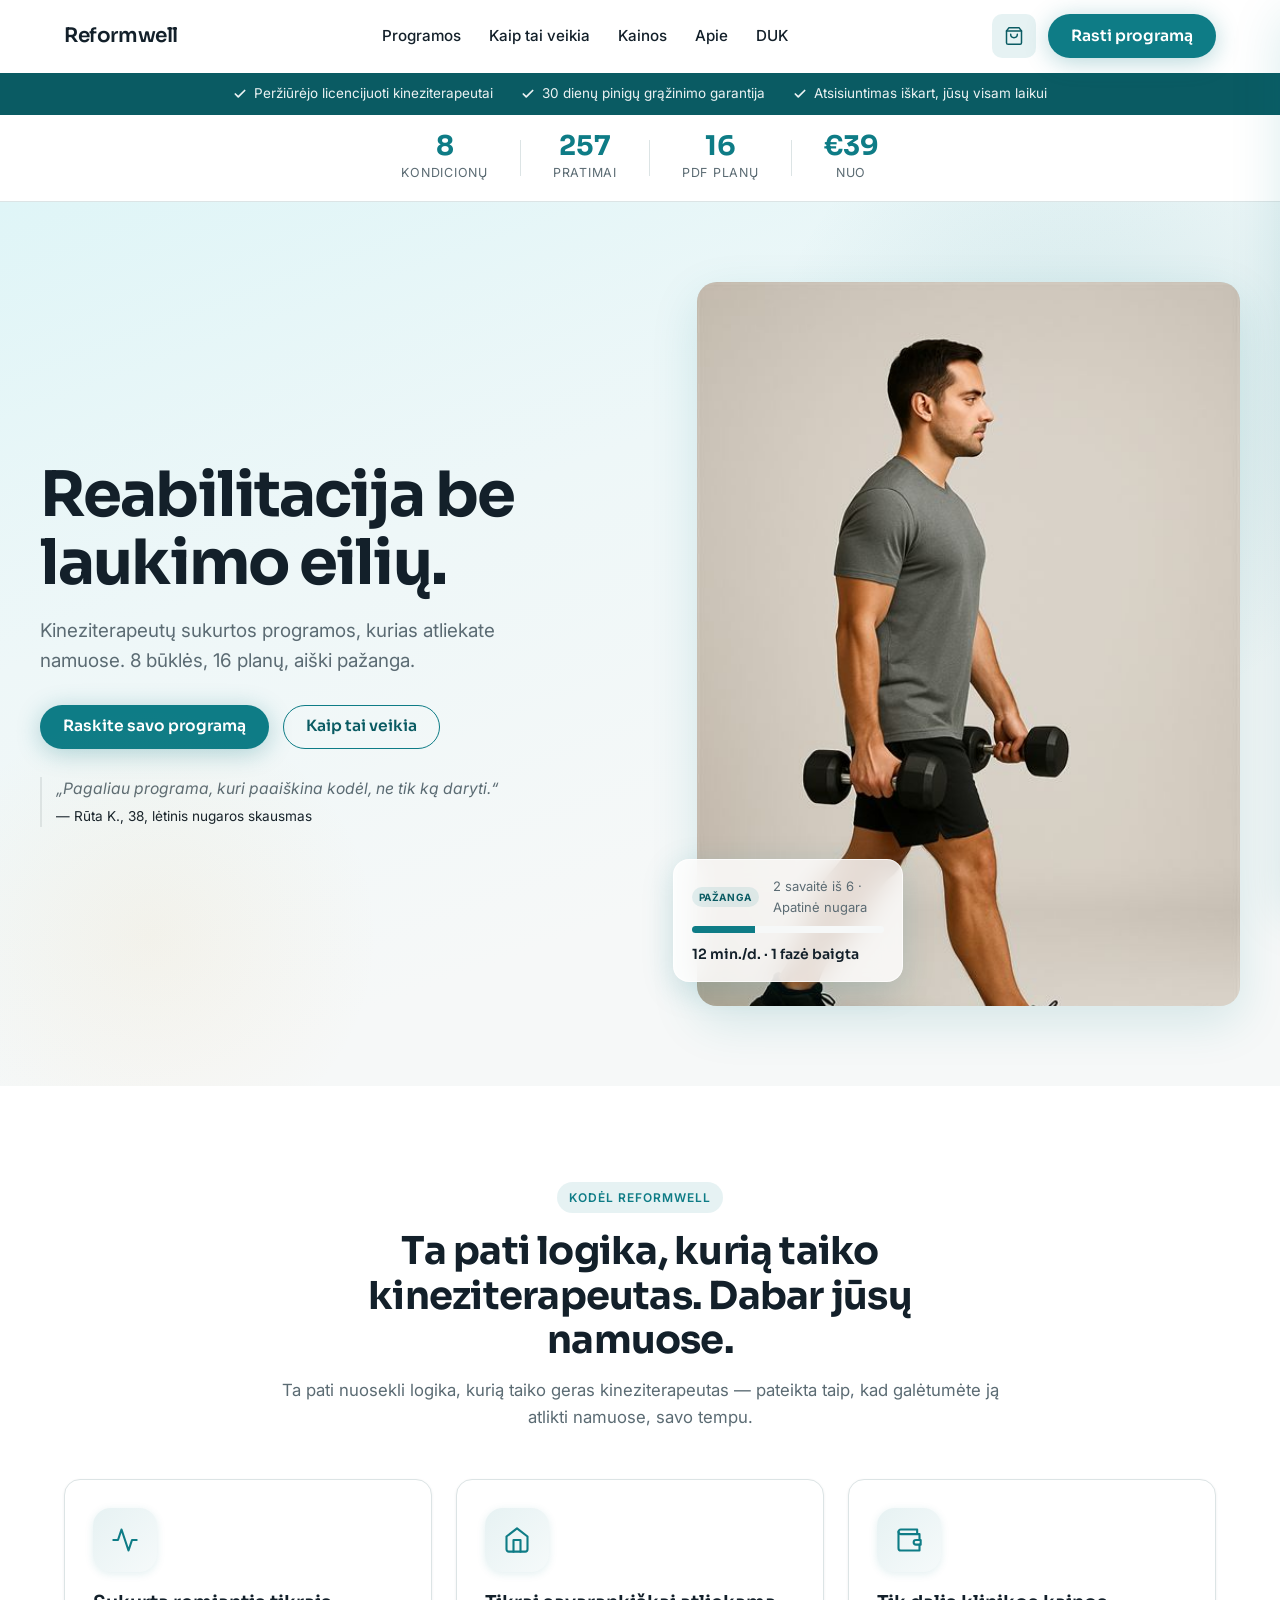
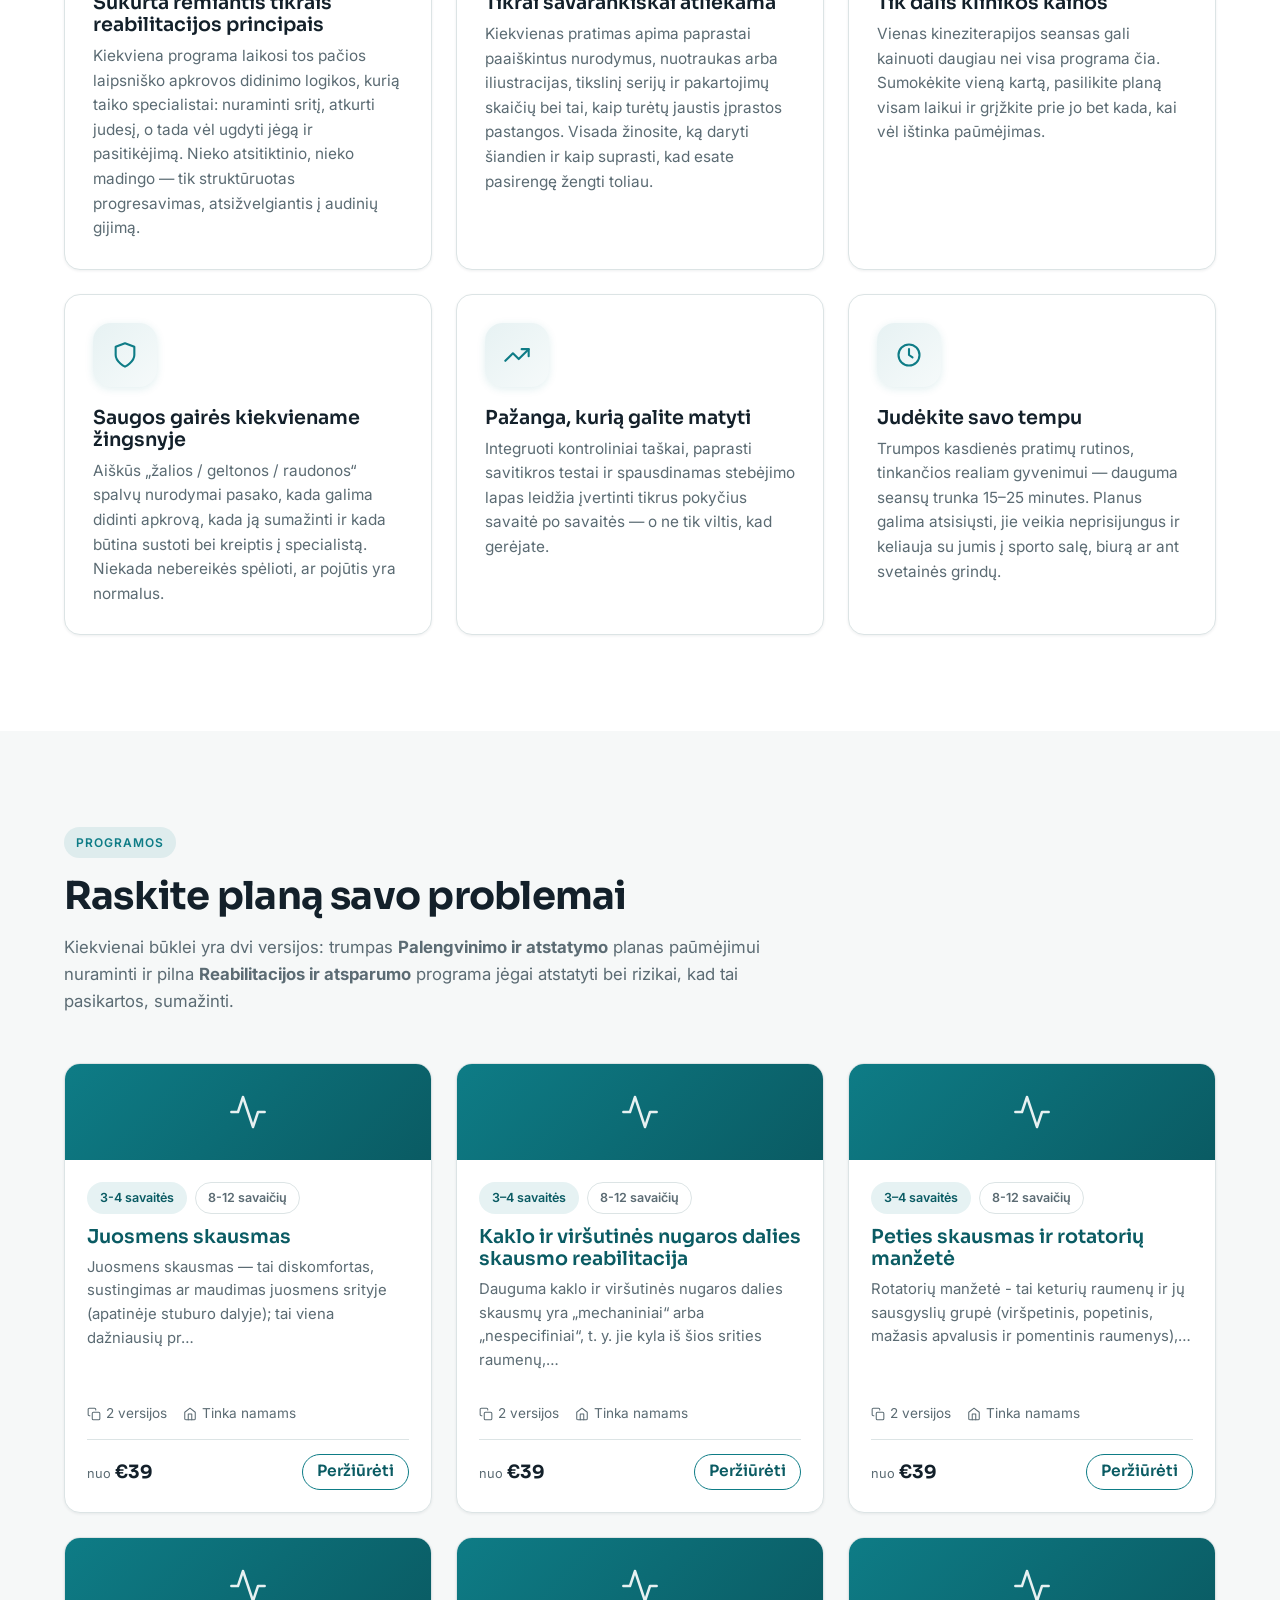
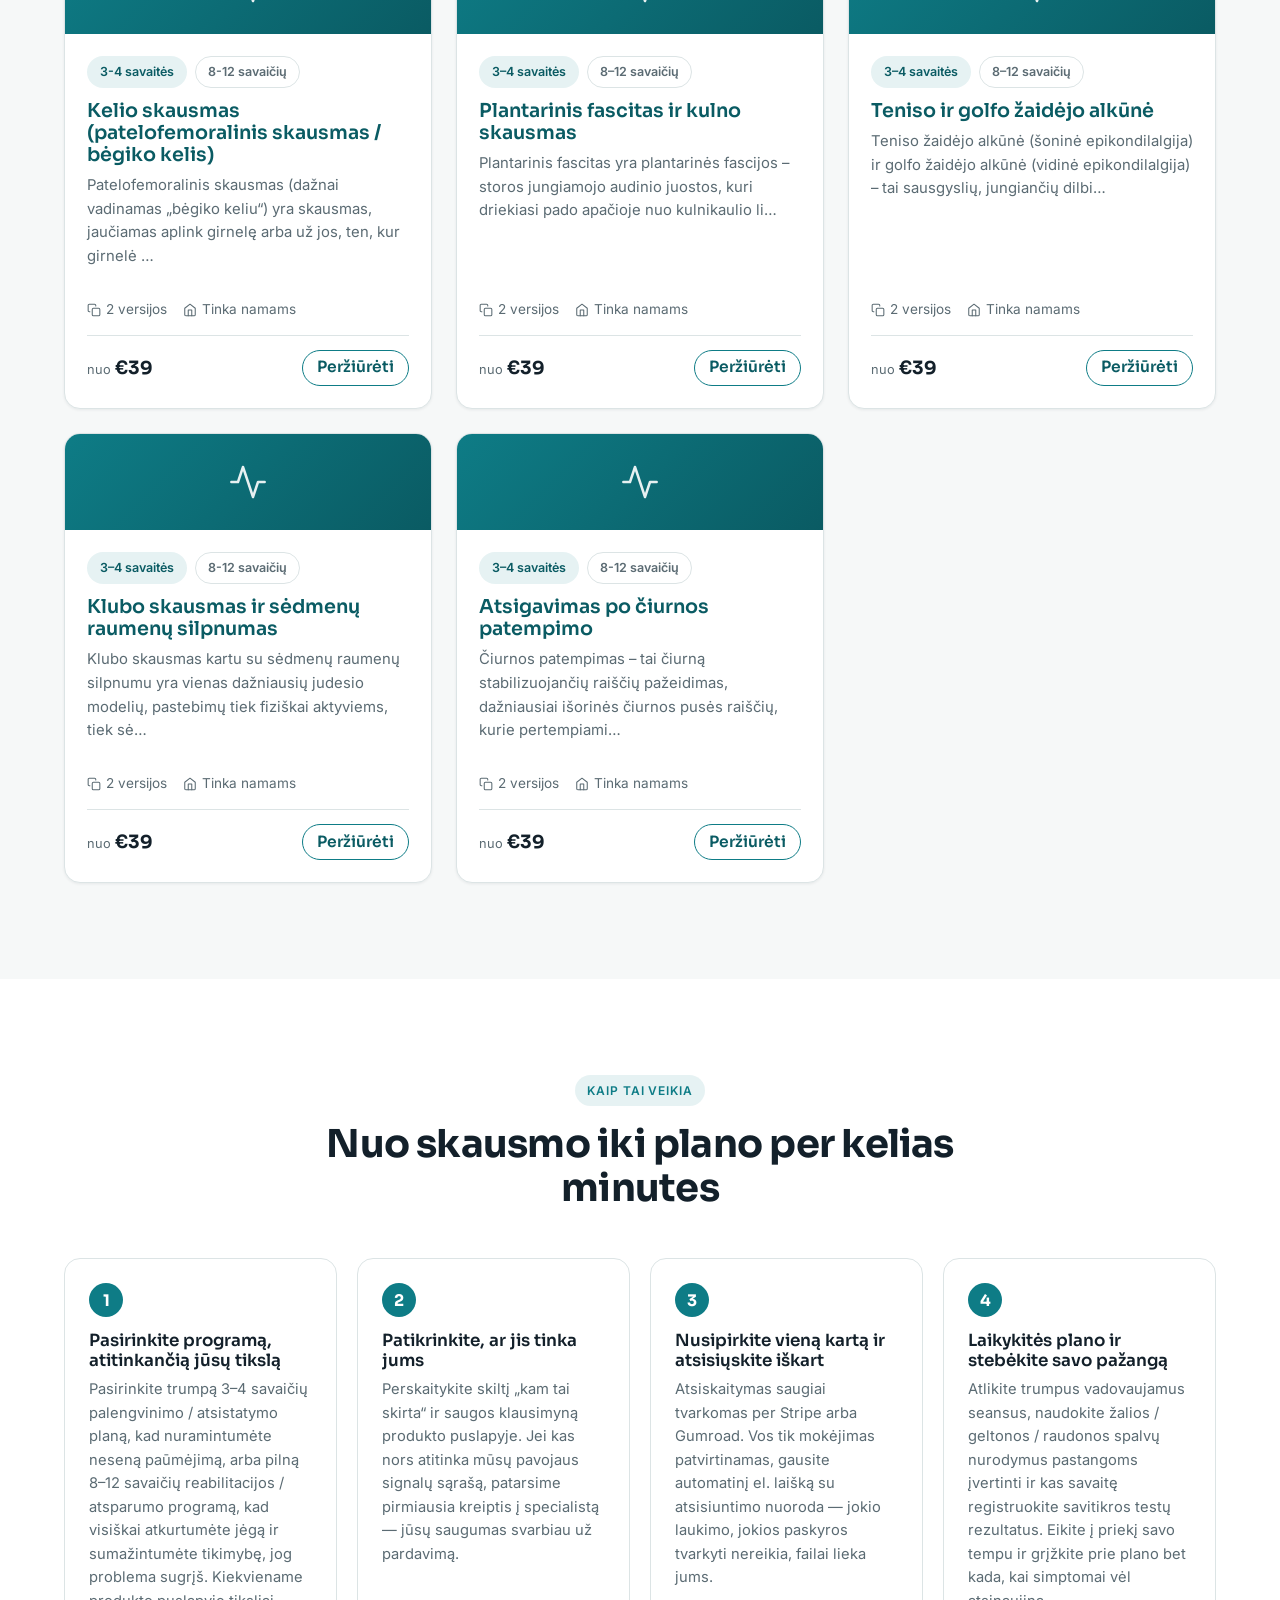
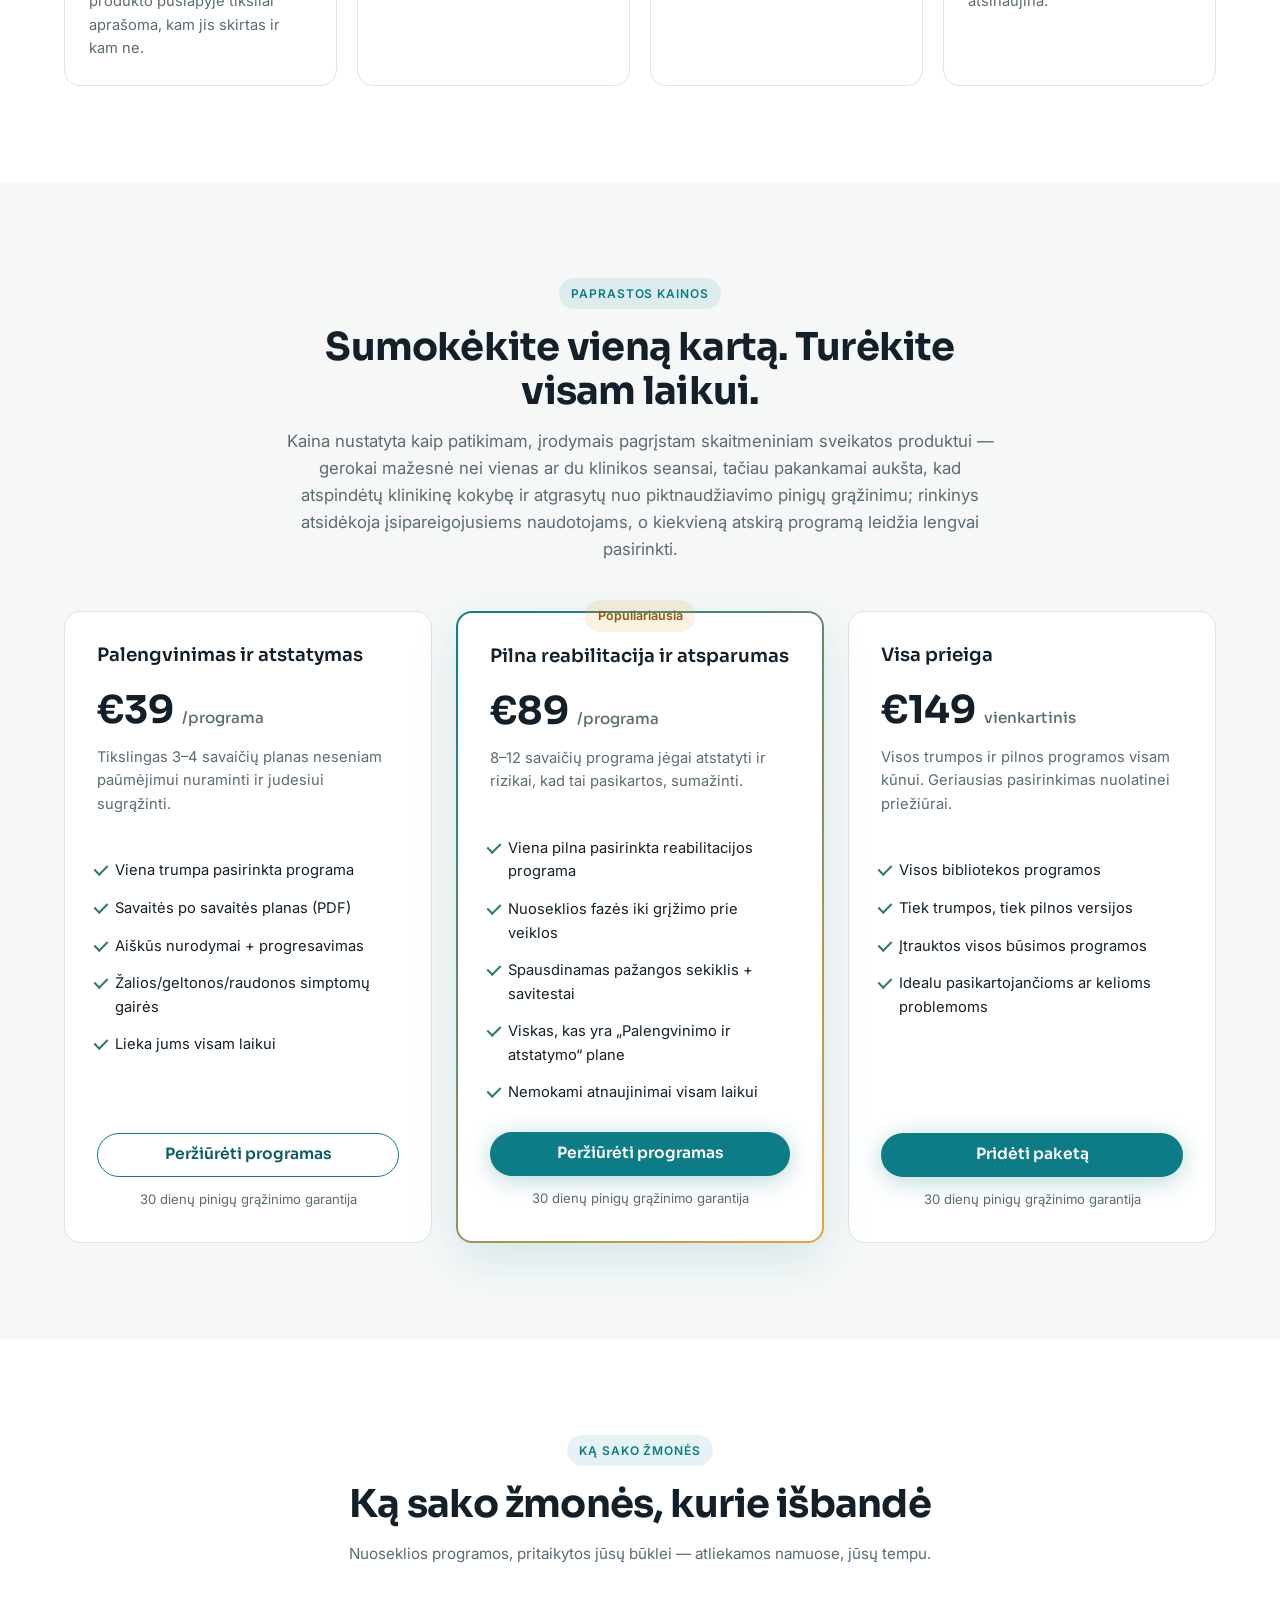
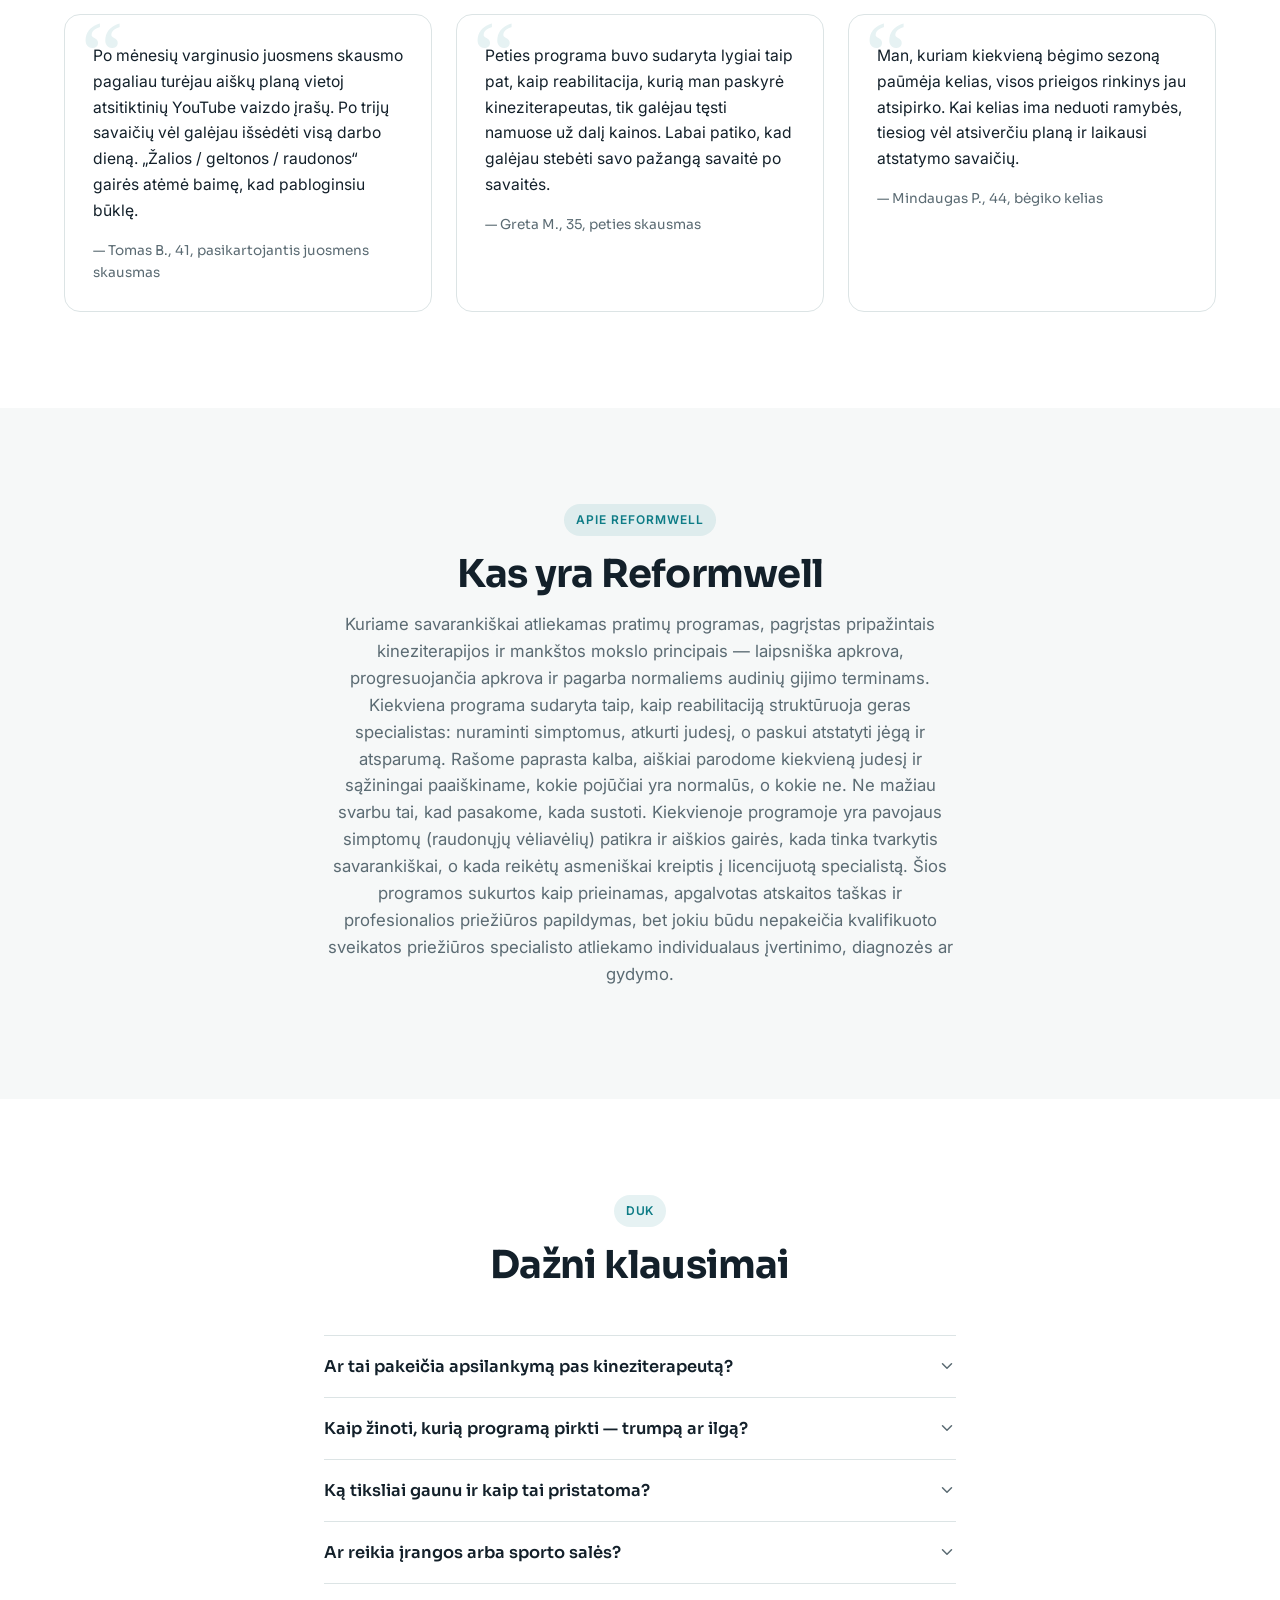
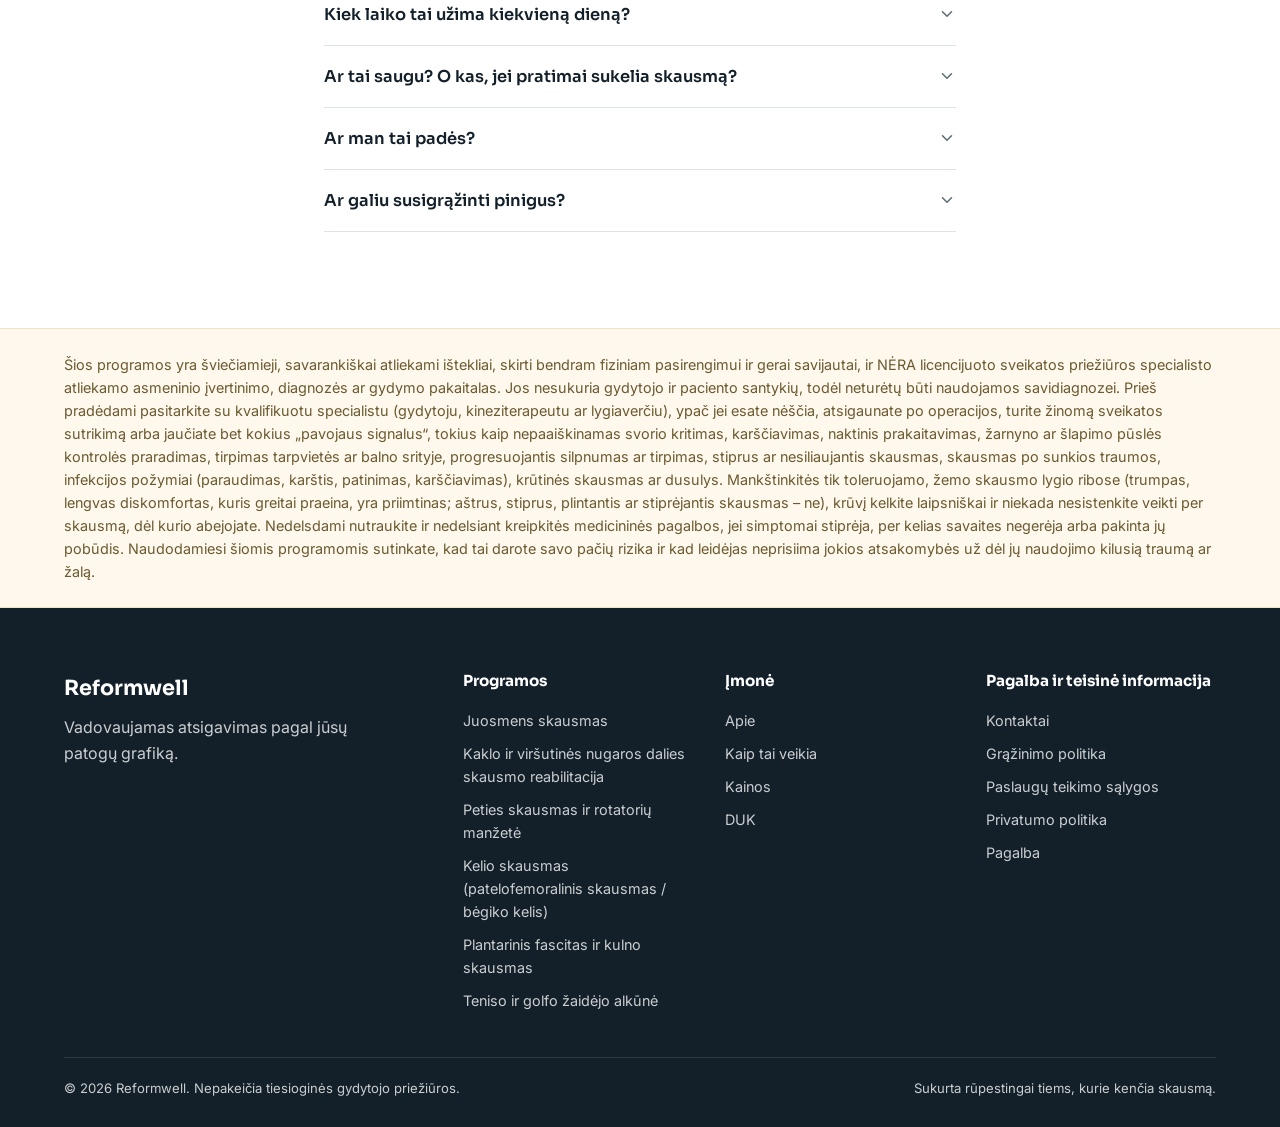
==== commit ae98cd3b: "Premium UI pass: replace all emoji with SVG/CSS icons, new hero headline + attributed pull quote, pl" ====
--- a/index.html
+++ b/index.html
@@ -22,7 +22,7 @@
   <!-- NAV -->
   <header class="nav" id="nav">
     <div class="container nav-inner">
-      <a class="brand" href="index.html"><span class="mark">↻</span> Reformwell</a>
+      <a class="brand" href="index.html">Reformwell</a>
       <nav class="nav-links" id="navLinks">
         <a href="#programs">Programos</a>
         <a href="#how">Kaip tai veikia</a>
@@ -31,9 +31,9 @@
         <a href="#faq">DUK</a>
       </nav>
       <div class="nav-actions">
-        <button class="cart-btn" id="cartBtn" aria-label="Atidaryti krepšelį">🛒<span class="cart-count" id="cartCount" hidden>0</span></button>
+        <button class="cart-btn" id="cartBtn" aria-label="Atidaryti krepšelį"><svg viewBox="0 0 24 24" fill="none" stroke="currentColor" stroke-width="1.8" stroke-linecap="round" stroke-linejoin="round" aria-hidden="true"><path d="M6 2 3 6v14a2 2 0 0 0 2 2h14a2 2 0 0 0 2-2V6l-3-4z"/><path d="M3 6h18"/><path d="M16 10a4 4 0 0 1-8 0"/></svg><span class="cart-count" id="cartCount" hidden>0</span></button>
         <a href="#programs" class="btn btn-primary">Rasti programą</a>
-        <button class="nav-toggle" id="navToggle" aria-label="Meniu">☰</button>
+        <button class="nav-toggle" id="navToggle" aria-label="Meniu"><svg viewBox="0 0 24 24" fill="none" stroke="currentColor" stroke-width="2" stroke-linecap="round" aria-hidden="true"><line x1="3" y1="6" x2="21" y2="6"/><line x1="3" y1="12" x2="21" y2="12"/><line x1="3" y1="18" x2="21" y2="18"/></svg></button>
       </div>
     </div>
   </header>
@@ -41,9 +41,9 @@
   <!-- TRUST STRIP -->
   <div class="trust-strip">
     <div class="container">
-      <span>✓ Peržiūrėjo licencijuoti kineziterapeutai</span>
-      <span>✓ 30 dienų pinigų grąžinimo garantija</span>
-      <span>✓ Atsisiuntimas iškart, jūsų visam laikui</span>
+      <span><svg class="ic-check" viewBox="0 0 24 24" fill="none" stroke="currentColor" stroke-width="3" stroke-linecap="round" stroke-linejoin="round" aria-hidden="true"><polyline points="20 6 9 17 4 12"/></svg>Peržiūrėjo licencijuoti kineziterapeutai</span>
+      <span><svg class="ic-check" viewBox="0 0 24 24" fill="none" stroke="currentColor" stroke-width="3" stroke-linecap="round" stroke-linejoin="round" aria-hidden="true"><polyline points="20 6 9 17 4 12"/></svg>30 dienų pinigų grąžinimo garantija</span>
+      <span><svg class="ic-check" viewBox="0 0 24 24" fill="none" stroke="currentColor" stroke-width="3" stroke-linecap="round" stroke-linejoin="round" aria-hidden="true"><polyline points="20 6 9 17 4 12"/></svg>Atsisiuntimas iškart, jūsų visam laikui</span>
     </div>
   </div>
 
@@ -64,22 +64,21 @@
   <section class="hero">
     <div class="container hero-grid">
       <div>
-        <span class="eyebrow">Klinikų sukurta reabilitacija</span>
         <h1 id="heroHeadline"></h1>
         <p class="hero-sub" id="heroSub"></p>
         <div class="hero-cta">
           <a href="#programs" class="btn btn-primary" id="heroCta">Peržiūrėti programas</a>
           <a href="#how" class="btn btn-outline">Kaip tai veikia</a>
         </div>
-        <div class="hero-trust">
-          <span class="stars">★★★★★</span>
-          <span>Sukurta pagal tikrus reabilitacijos principus — ne atsitiktiniai pratimai.</span>
-        </div>
+        <blockquote class="hero-quote">
+          „Pagaliau programa, kuri paaiškina kodėl, ne tik ką daryti.“
+          <cite>— Rūta K., 38, lėtinis nugaros skausmas</cite>
+        </blockquote>
       </div>
       <div class="hero-media">
         <div class="hero-card-img"><img src="assets/exercises/farmer-s-carry.jpg" alt="Žmogus atlieka kineziterapijos pratimą" loading="eager" /></div>
         <div class="float-card">
-          <div class="fc-top">📈 2 savaitė iš 6 · Apatinė nugara</div>
+          <div class="fc-top"><span class="fc-tag">Pažanga</span> 2 savaitė iš 6 · Apatinė nugara</div>
           <div class="fc-bar"><i></i></div>
           <div class="fc-title">12 min./d. · 1 fazė baigta</div>
         </div>
@@ -92,7 +91,7 @@
     <div class="container">
       <div class="section-head center">
         <span class="eyebrow">Kodėl Reformwell</span>
-        <h2>Struktūruotas atsigavimas, kuriuo galite pasitikėti</h2>
+        <h2>Ta pati logika, kurią taiko kineziterapeutas. Dabar jūsų namuose.</h2>
         <p>Ta pati nuosekli logika, kurią taiko geras kineziterapeutas — pateikta taip, kad galėtumėte ją atlikti namuose, savo tempu.</p>
       </div>
       <div class="grid-3" id="valueProps"></div>
@@ -139,7 +138,7 @@
     <div class="container">
       <div class="section-head center">
         <span class="eyebrow">Ką sako žmonės</span>
-        <h2>Tikri planai, tikra pažanga</h2>
+        <h2>Ką sako žmonės, kurie išbandė</h2>
         <!-- DEV NOTE (not shown to visitors): the quotes below are placeholders.
              Replace with real, consent-given client testimonials before launch. -->
         <p class="muted" style="font-size:.95rem">Nuoseklios programos, pritaikytos jūsų būklei — atliekamos namuose, jūsų tempu.</p>
@@ -152,7 +151,7 @@
   <section class="section" id="about">
     <div class="container narrow center">
       <span class="eyebrow">Apie Reformwell</span>
-      <h2>Atsigavimas — aiškiai</h2>
+      <h2>Kas yra Reformwell</h2>
       <p id="aboutCopy" style="font-size:1.05rem;color:var(--muted)"></p>
     </div>
   </section>
@@ -162,7 +161,7 @@
     <div class="container narrow">
       <div class="section-head center">
         <span class="eyebrow">DUK</span>
-        <h2>Atsakymai į klausimus</h2>
+        <h2>Dažni klausimai</h2>
       </div>
       <div class="accordion" id="faqList"></div>
     </div>
@@ -171,7 +170,6 @@
   <!-- DISCLAIMER -->
   <div class="disclaimer-band">
     <div class="container">
-      <span class="di">⚕️</span>
       <p id="disclaimer"></p>
     </div>
   </div>
@@ -181,7 +179,7 @@
     <div class="container">
       <div class="footer-grid">
         <div>
-          <div class="fbrand"><span class="fmark">↻</span> Reformwell</div>
+          <div class="fbrand">Reformwell</div>
           <p id="footerTagline" style="max-width:320px"></p>
         </div>
         <div>
@@ -220,7 +218,7 @@
   <aside class="drawer" id="drawer" aria-label="Pirkinių krepšelis">
     <div class="drawer-head">
       <h3>Jūsų krepšelis</h3>
-      <button class="drawer-close" id="drawerClose" aria-label="Uždaryti">×</button>
+      <button class="drawer-close" id="drawerClose" aria-label="Uždaryti"><svg viewBox="0 0 24 24" fill="none" stroke="currentColor" stroke-width="2" stroke-linecap="round" aria-hidden="true"><line x1="18" y1="6" x2="6" y2="18"/><line x1="6" y1="6" x2="18" y2="18"/></svg></button>
     </div>
     <div class="drawer-body" id="cartBody"></div>
     <div class="drawer-foot">
@@ -232,7 +230,7 @@
   <!-- MODAL -->
   <div class="modal" id="modal">
     <div class="modal-box">
-      <button class="modal-close" id="modalClose" aria-label="Uždaryti">×</button>
+      <button class="modal-close" id="modalClose" aria-label="Uždaryti"><svg viewBox="0 0 24 24" fill="none" stroke="currentColor" stroke-width="2" stroke-linecap="round" aria-hidden="true"><line x1="18" y1="6" x2="6" y2="18"/><line x1="6" y1="6" x2="18" y2="18"/></svg></button>
       <div id="modalContent"></div>
     </div>
   </div>
--- a/styles.css
+++ b/styles.css
@@ -120,12 +120,8 @@
 }
 .nav.scrolled { border-color: var(--border); box-shadow: var(--shadow-sm); }
 .nav-inner { display: flex; align-items: center; justify-content: space-between; height: 72px; }
-.brand { display: flex; align-items: center; gap: 10px; font-family: var(--font-head); font-weight: 700; font-size: 1.25rem; color: var(--text); }
+.brand { display: flex; align-items: center; gap: 10px; font-family: var(--font-head); font-weight: 600; letter-spacing: -0.02em; font-size: 1.25rem; color: var(--text); }
 .brand:hover { text-decoration: none; }
-.brand .mark {
-  width: 30px; height: 30px; border-radius: 9px; background: var(--primary);
-  display: grid; place-items: center; color: #fff; font-size: 17px;
-}
 .nav-links { display: flex; align-items: center; gap: 28px; }
 .nav-links a { color: var(--text); font-weight: 500; font-size: 0.95rem; position: relative; }
 .nav-links a::after { content: ''; position: absolute; bottom: -3px; left: 0; right: 0; height: 2px; background: var(--primary); border-radius: 2px; transform: scaleX(0); transform-origin: left; transition: transform .22s ease; }
@@ -174,8 +170,6 @@
 .hero h1 { margin-bottom: 20px; }
 .hero-sub { font-size: 1.18rem; color: var(--muted); margin-bottom: 28px; max-width: 540px; }
 .hero-cta { display: flex; flex-wrap: wrap; gap: 14px; margin-bottom: 28px; }
-.hero-trust { display: flex; align-items: center; gap: 12px; font-size: 0.9rem; color: var(--muted); }
-.hero-trust .stars { color: var(--accent); letter-spacing: 2px; }
 .hero-media { position: relative; }
 .hero-card-img {
   background: var(--primary-tint); border-radius: var(--radius-lg);
@@ -211,7 +205,8 @@
   padding: 28px; box-shadow: var(--shadow-sm); transition: transform .22s ease, box-shadow .22s ease, border-color .22s ease;
 }
 .feature:hover { transform: translateY(-5px); box-shadow: var(--shadow-md); border-color: var(--primary); }
-.feature .ficon { font-size: 30px; width: 64px; height: 64px; display: grid; place-items: center; background: linear-gradient(135deg, var(--primary-tint), rgba(14,124,134,0.04)); border-radius: 18px; margin-bottom: 20px; box-shadow: 0 2px 8px rgba(14,124,134,0.12); }
+.feature .ficon { color: var(--primary); width: 64px; height: 64px; display: grid; place-items: center; background: linear-gradient(135deg, var(--primary-tint), rgba(14,124,134,0.04)); border-radius: 18px; margin-bottom: 20px; box-shadow: 0 2px 8px rgba(14,124,134,0.12); }
+.feature .ficon svg { width: 28px; height: 28px; }
 .feature h3 { margin-bottom: 8px; }
 .feature p { color: var(--muted); margin: 0; font-size: 0.96rem; }
 
@@ -234,7 +229,9 @@
   transition: transform .15s ease, box-shadow .15s ease, border-color .15s ease;
 }
 .pcard:hover { transform: translateY(-6px); box-shadow: 0 20px 48px rgba(14,124,134,0.16); border-color: var(--primary); }
-.pcard-banner { height: 96px; background: linear-gradient(135deg, var(--primary), var(--primary-dark)); display: grid; place-items: center; color: #fff; font-size: 40px; }
+.pcard-banner { height: 96px; background: linear-gradient(135deg, var(--primary), var(--primary-dark)); display: grid; place-items: center; color: rgba(255,255,255,0.9); }
+.pcard-banner svg { width: 40px; height: 40px; }
+.pcard-meta svg { width: 14px; height: 14px; flex-shrink: 0; }
 .pcard-body { padding: 22px; display: flex; flex-direction: column; flex: 1; }
 .pcard-tags { display: flex; gap: 8px; flex-wrap: wrap; margin-bottom: 12px; }
 .pcard h3 { margin-bottom: 8px; }
@@ -257,20 +254,17 @@
 .tier .tdesc { color: var(--muted); font-size: 0.92rem; min-height: 42px; }
 .tier ul { list-style: none; padding: 0; margin: 20px 0; flex: 1; }
 .tier li { display: flex; gap: 10px; align-items: flex-start; padding: 7px 0; font-size: 0.92rem; }
-.tier li::before { content: '✓'; color: var(--success); font-weight: 700; }
+.tier li::before { content: ''; flex-shrink: 0; width: 6px; height: 11px; margin-top: 3px; border: solid var(--success); border-width: 0 2.5px 2.5px 0; transform: rotate(45deg); }
 .tier .guarantee { text-align: center; font-size: 0.82rem; color: var(--muted); margin-top: 12px; }
 
 /* Testimonials */
 .quotes { display: grid; grid-template-columns: repeat(3, 1fr); gap: 24px; }
 @media (max-width: 900px) { .quotes { grid-template-columns: 1fr; } }
-.quote { background: var(--surface); border: 1px solid var(--border); border-radius: var(--radius); padding: 28px; position: relative; overflow: hidden; transition: transform .2s ease, box-shadow .2s ease; }
+.quote { background: var(--surface); border: 1px solid var(--border); border-radius: var(--radius); padding: 28px; margin: 0; position: relative; overflow: hidden; transition: transform .2s ease, box-shadow .2s ease; }
 .quote:hover { transform: translateY(-3px); box-shadow: var(--shadow-md); }
 .quote::before { content: '\201C'; font-family: Georgia, serif; font-size: 6rem; color: var(--primary); opacity: 0.10; position: absolute; top: -8px; left: 16px; line-height: 1; pointer-events: none; }
-.quote .stars { color: var(--accent); letter-spacing: 3px; margin-bottom: 14px; font-size: 15px; }
-.quote blockquote { margin: 0 0 20px; font-size: 0.98rem; line-height: 1.65; position: relative; }
-.quote .who { display: flex; align-items: center; gap: 12px; font-size: 0.85rem; color: var(--muted); }
-.quote .who-avatar { width: 38px; height: 38px; border-radius: 999px; background: linear-gradient(135deg, var(--primary-tint), rgba(14,124,134,0.15)); display: grid; place-items: center; font-size: 16px; flex-shrink: 0; }
-.quote .who b { color: var(--text); display: block; font-family: var(--font-head); font-size: 0.9rem; }
+.quote-text { margin: 0 0 16px; font-size: 0.98rem; line-height: 1.65; position: relative; color: var(--text); }
+.quote-cite { font-style: normal; display: block; font-family: var(--font-head); font-size: 0.85rem; color: var(--muted); }
 
 /* Accordion (FAQ / program detail) */
 .accordion { border-top: 1px solid var(--border); }
@@ -284,7 +278,6 @@
 /* Disclaimer band */
 .disclaimer-band { background: #FFF8EC; border-top: 1px solid #F0E2C4; border-bottom: 1px solid #F0E2C4; }
 .disclaimer-band .container { display: flex; gap: 16px; align-items: flex-start; padding: 24px; }
-.disclaimer-band .di { font-size: 24px; }
 .disclaimer-band p { margin: 0; font-size: 0.9rem; color: #6b5a32; }
 
 /* Footer */
@@ -297,7 +290,6 @@
 .footer ul { list-style: none; padding: 0; margin: 0; }
 .footer li { padding: 5px 0; font-size: 0.9rem; }
 .footer .fbrand { font-family: var(--font-head); font-weight: 700; font-size: 1.3rem; color: #fff; margin-bottom: 10px; display: flex; gap: 10px; align-items: center; }
-.footer .fmark { width: 30px; height: 30px; border-radius: 9px; background: var(--primary); display: grid; place-items: center; }
 .footer-bottom { border-top: 1px solid rgba(255,255,255,0.12); margin-top: 40px; padding-top: 20px; font-size: 0.82rem; display: flex; justify-content: space-between; flex-wrap: wrap; gap: 12px; }
 
 /* Cart drawer */
@@ -355,14 +347,15 @@
 .ex-media { flex: 0 0 132px; width: 132px; height: 132px; border-radius: var(--radius-sm);
   overflow: hidden; background: var(--primary-tint); position: relative; }
 .ex-img { width: 100%; height: 100%; object-fit: cover; display: block; }
-/* placeholder glyph shown until the ComfyUI image exists (or if it fails to load) */
-.ex-media.is-empty::after { content: "🏋"; position: absolute; inset: 0;
-  display: grid; place-items: center; font-size: 2rem; opacity: .3; }
+/* placeholder mark shown until the exercise image exists (or if it fails to load) */
+.ex-media.is-empty::after { content: ""; position: absolute; inset: 0; opacity: .35;
+  background: center/40px no-repeat url("data:image/svg+xml,%3Csvg xmlns='http://www.w3.org/2000/svg' viewBox='0 0 24 24' fill='none' stroke='%235B6B73' stroke-width='1.5' stroke-linecap='round' stroke-linejoin='round'%3E%3Cpath d='m6.5 6.5 11 11'/%3E%3Cpath d='m21 21-1-1'/%3E%3Cpath d='m3 3 1 1'/%3E%3Cpath d='m18 22 4-4'/%3E%3Cpath d='m2 6 4-4'/%3E%3Cpath d='m3 10 7-7'/%3E%3Cpath d='m14 21 7-7'/%3E%3C/svg%3E"); }
 /* Lock gate — shown after free preview exercises */
 .lock-gate { text-align: center; padding: 32px 24px; margin-top: 8px;
   border: 2px dashed var(--border); border-radius: 16px;
   background: linear-gradient(to bottom, transparent, var(--surface)); }
-.lock-icon { font-size: 2rem; margin-bottom: 10px; }
+.lock-icon { color: var(--muted); margin-bottom: 10px; line-height: 0; }
+.lock-icon svg { width: 34px; height: 34px; }
 .lock-msg { color: var(--muted); margin-bottom: 20px; font-size: 1rem; line-height: 1.5; }
 .lock-msg strong { color: var(--text); }
 @media (max-width: 560px) {
@@ -391,3 +384,19 @@
   * { transition: none !important; animation: none !important; scroll-behavior: auto !important; }
   .reveal { opacity: 1; transform: none; }
 }
+
+/* ---- Inline SVG icon sizing (replaces former emoji/Unicode glyphs) ---- */
+.cart-btn { display: grid; place-items: center; }
+.cart-btn svg { width: 20px; height: 20px; }
+.nav-toggle svg { width: 26px; height: 26px; display: block; }
+.trust-strip span svg.ic-check { width: 14px; height: 14px; flex-shrink: 0; }
+.drawer-close svg, .modal-close svg { width: 22px; height: 22px; display: block; }
+.acc-q .chev svg { width: 18px; height: 18px; display: block; }
+.meta-ic { width: 15px; height: 15px; vertical-align: -3px; margin-right: 5px; }
+
+/* Hero attributed pull quote (replaces the star line) */
+.hero-quote { margin: 8px 0 0; padding-left: 14px; border-left: 2px solid var(--border); max-width: 460px; font-style: italic; color: var(--muted); font-size: 0.98rem; line-height: 1.5; }
+.hero-quote cite { display: block; margin-top: 6px; font-style: normal; font-size: 0.85rem; color: var(--text); }
+
+/* Float card progress tag (replaces the chart emoji) */
+.fc-tag { display: inline-block; font-size: 10px; font-weight: 700; text-transform: uppercase; letter-spacing: 0.06em; color: var(--primary-dark); background: var(--primary-tint); padding: 2px 7px; border-radius: var(--radius-pill); margin-right: 6px; vertical-align: 1px; }
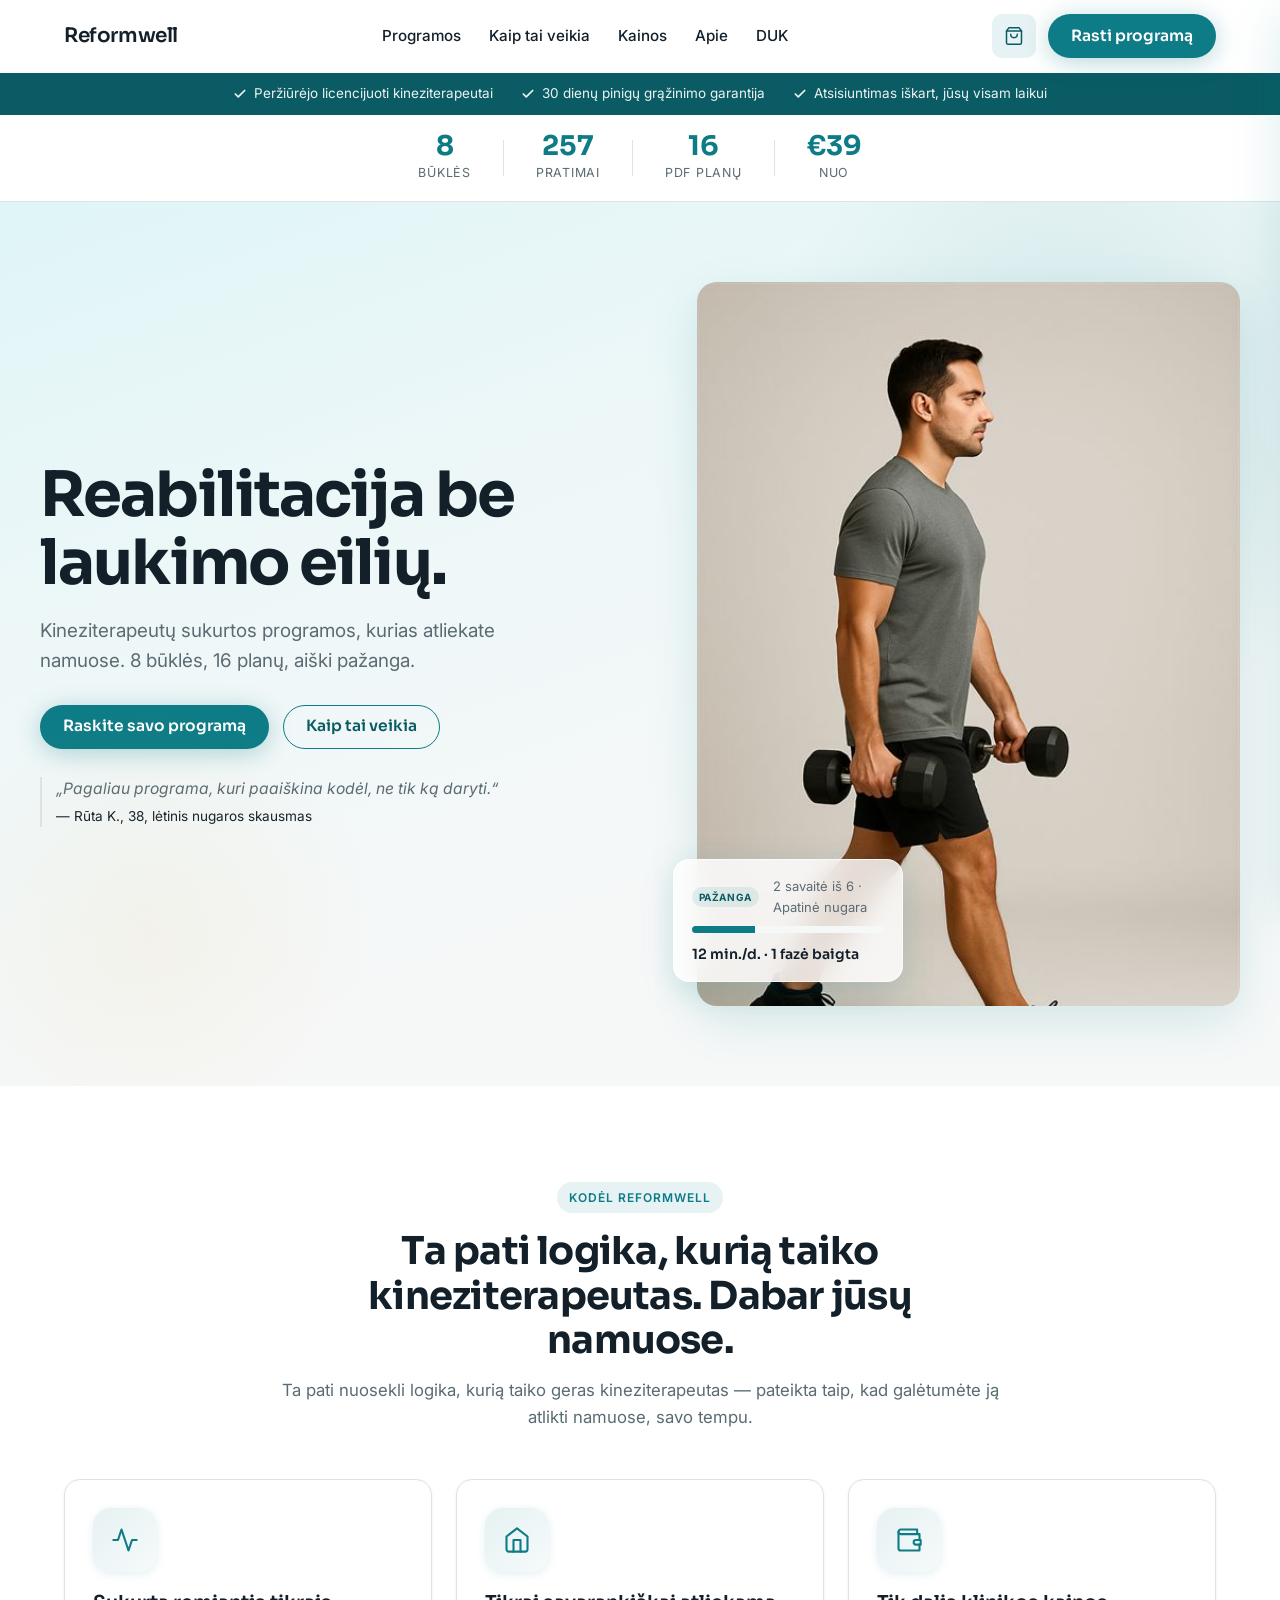
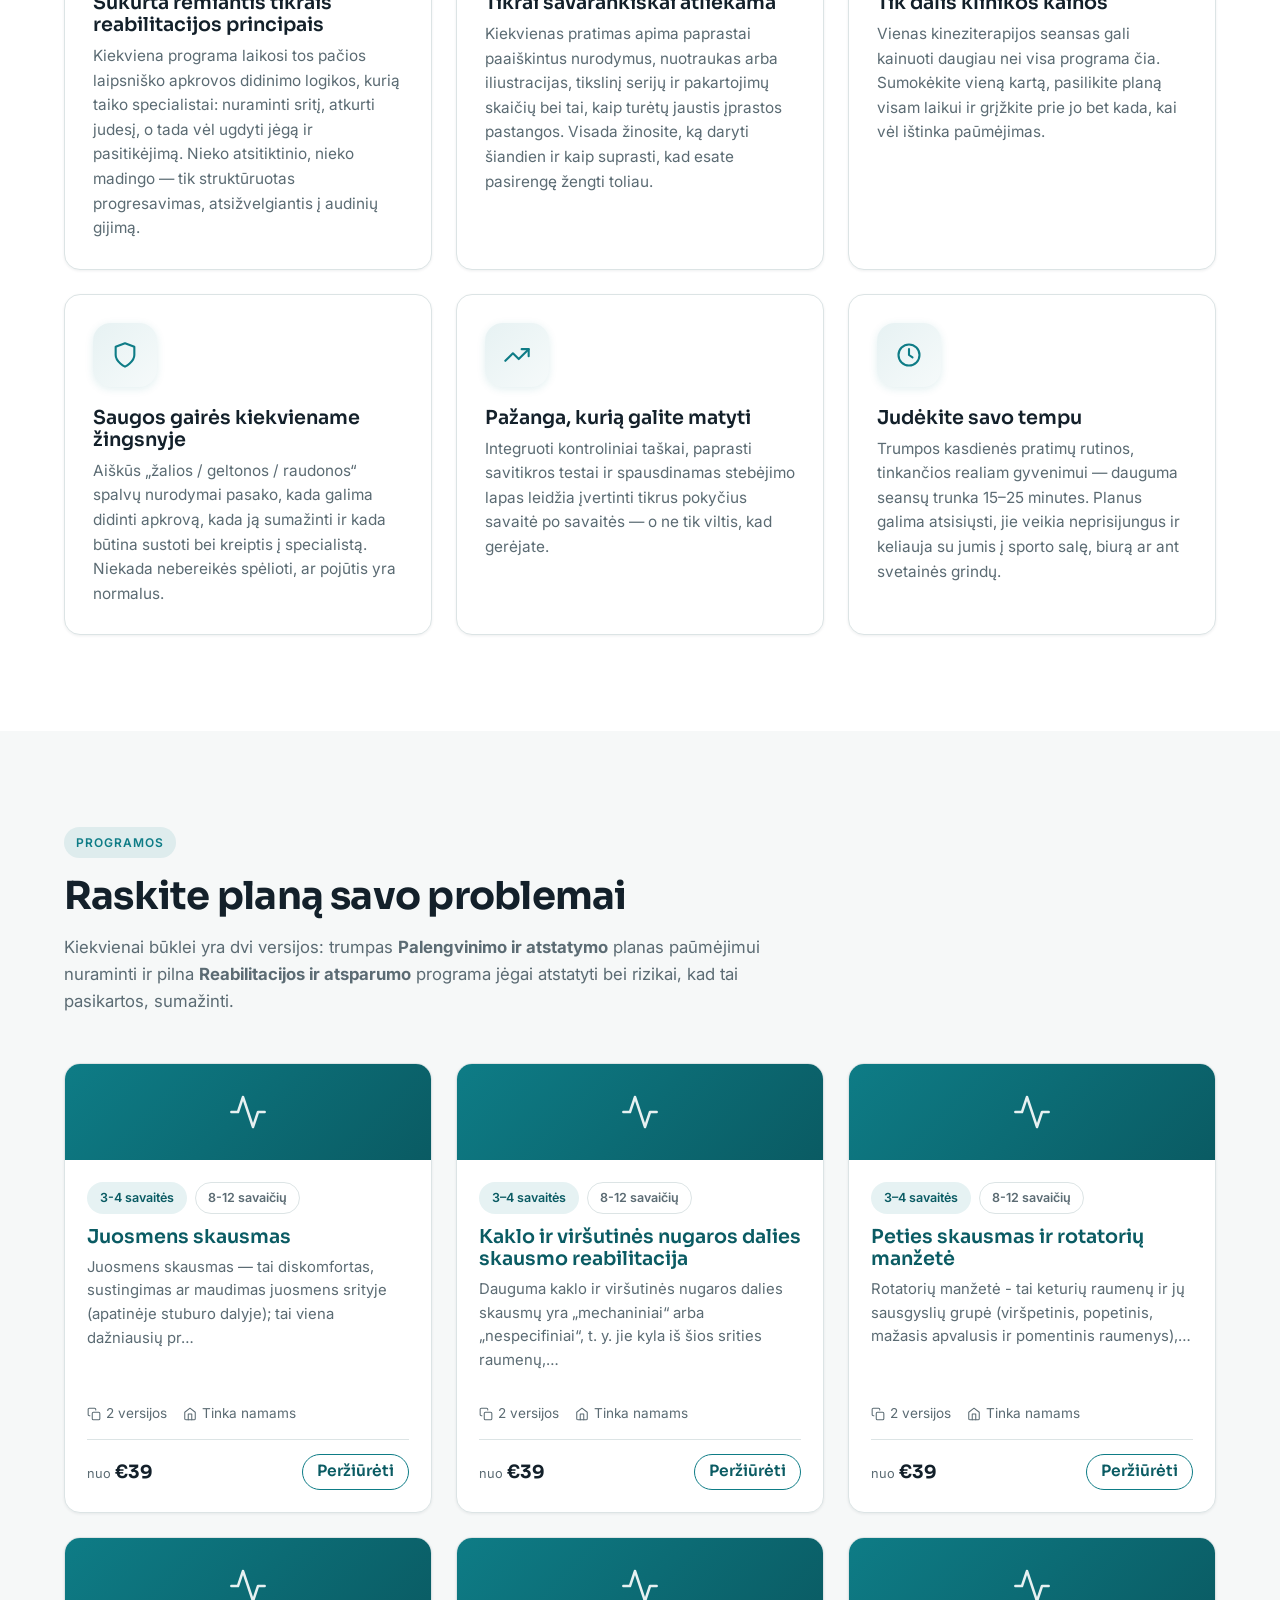
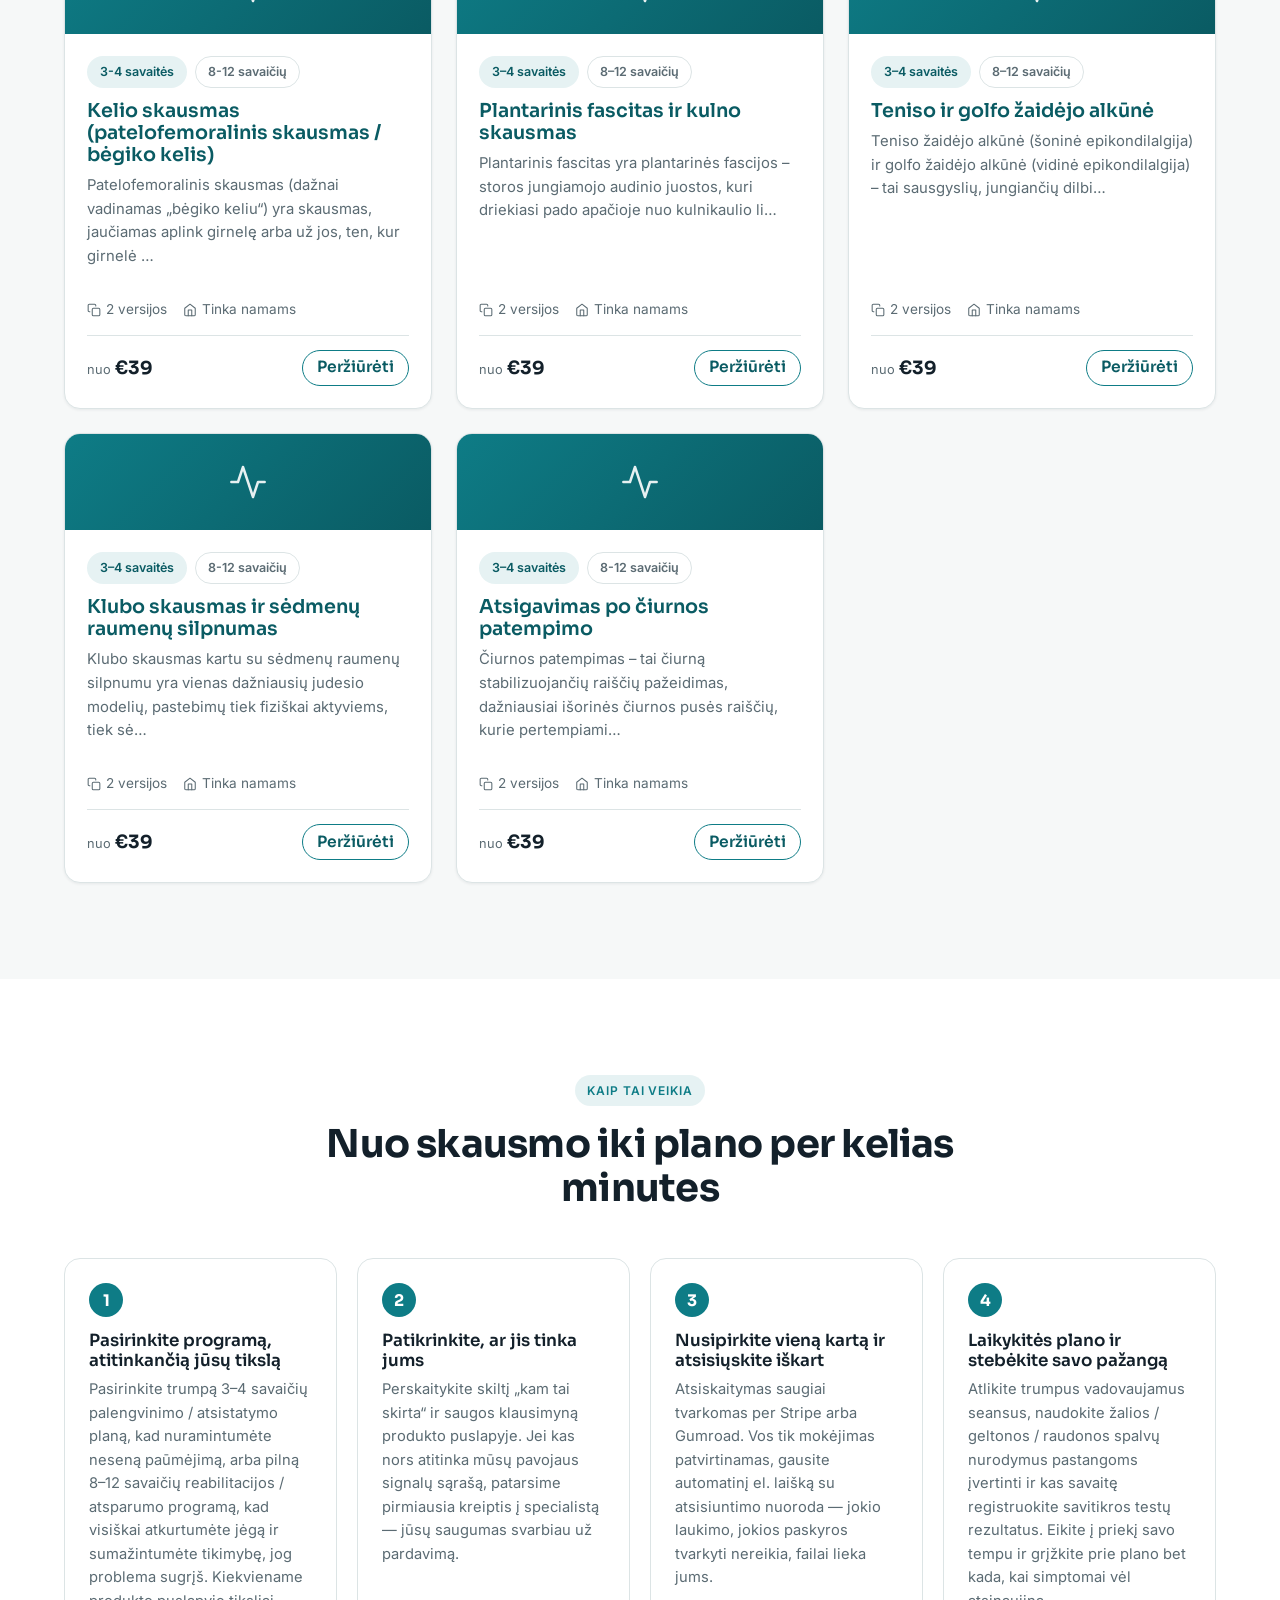
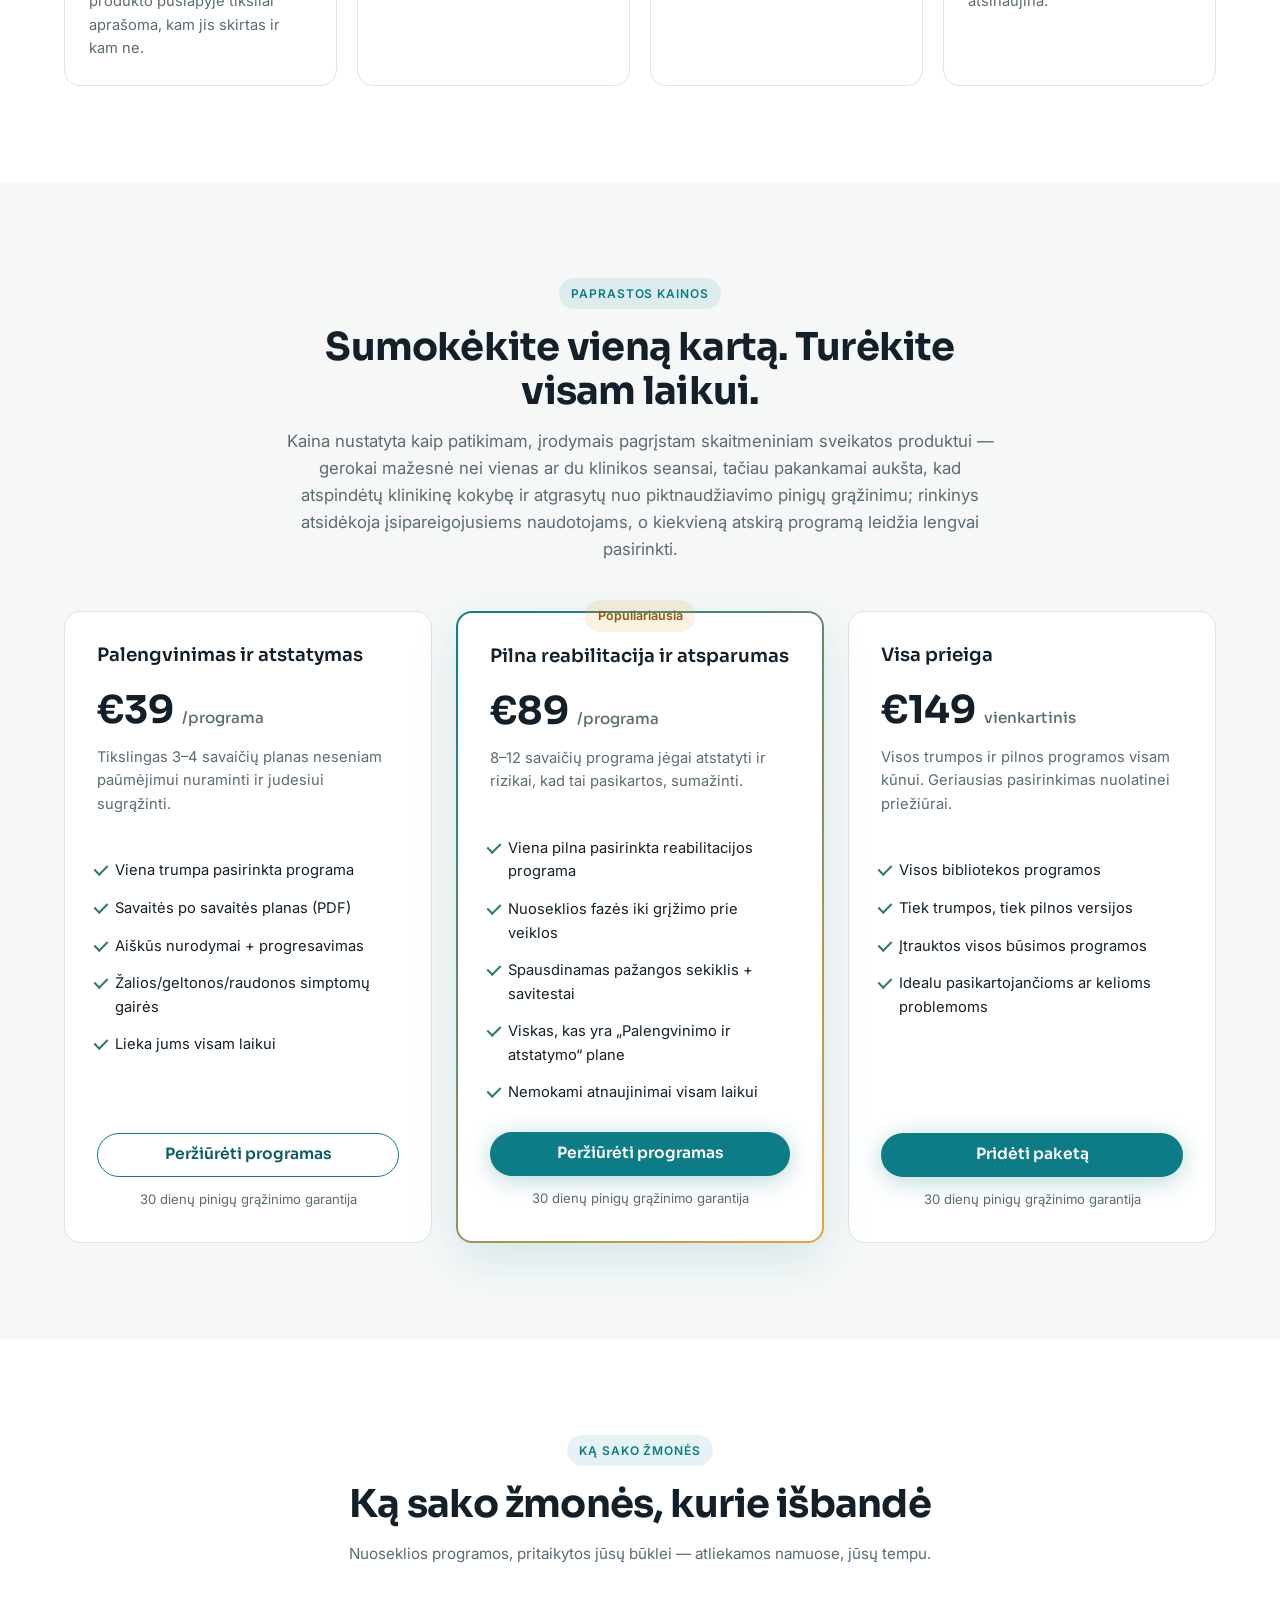
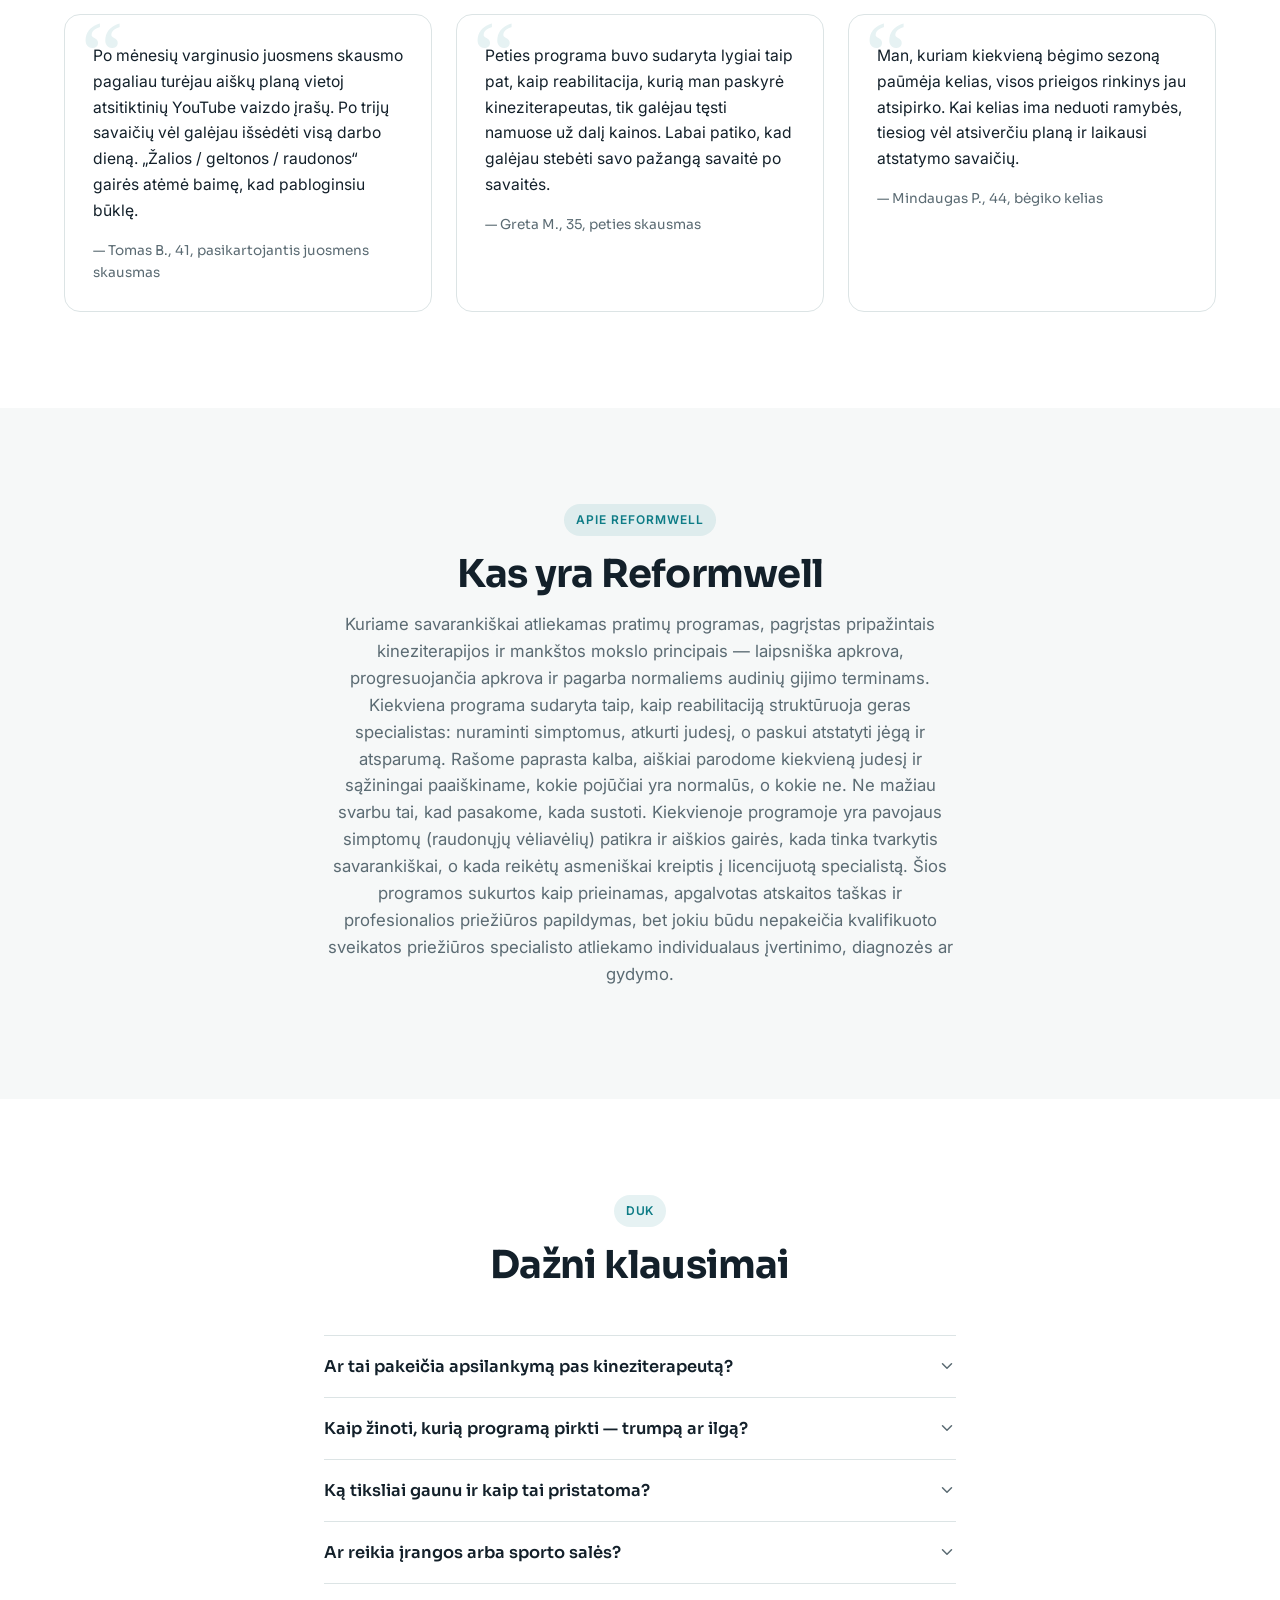
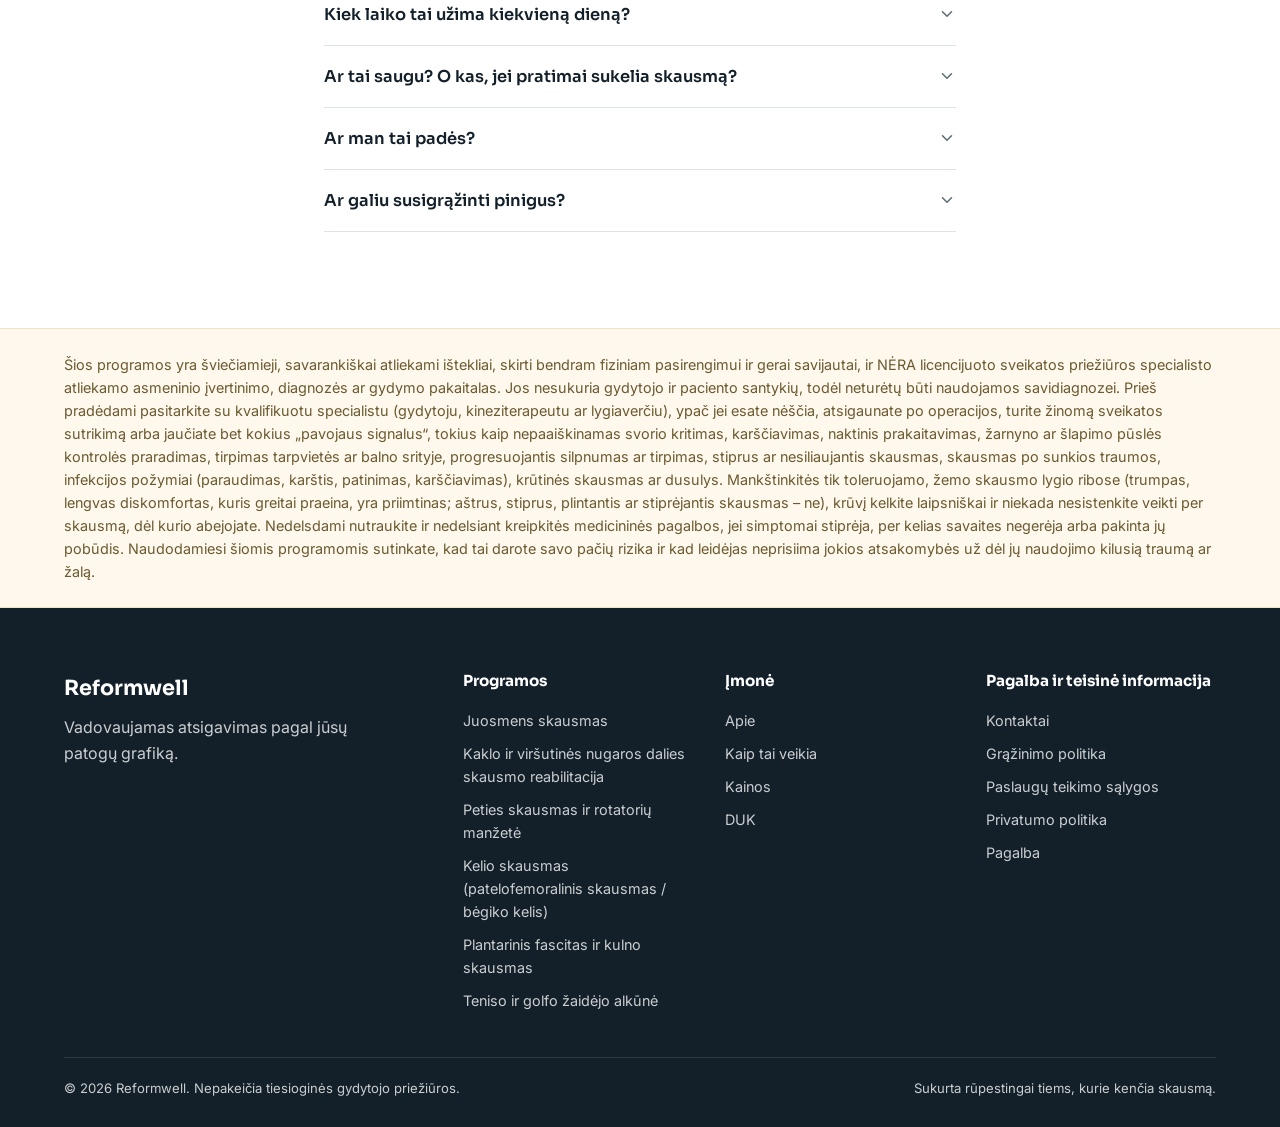
==== commit a44e32a9: "Stats bar: replace awkward 'kondicionų' with 'būklės'" ====
--- a/index.html
+++ b/index.html
@@ -50,7 +50,7 @@
   <!-- STATS BAR -->
   <div class="stats-bar">
     <div class="container">
-      <div class="stat"><span class="stat-n">8</span><span class="stat-l">kondicionų</span></div>
+      <div class="stat"><span class="stat-n">8</span><span class="stat-l">būklės</span></div>
       <div class="stat-div"></div>
       <div class="stat"><span class="stat-n">257</span><span class="stat-l">pratimai</span></div>
       <div class="stat-div"></div>
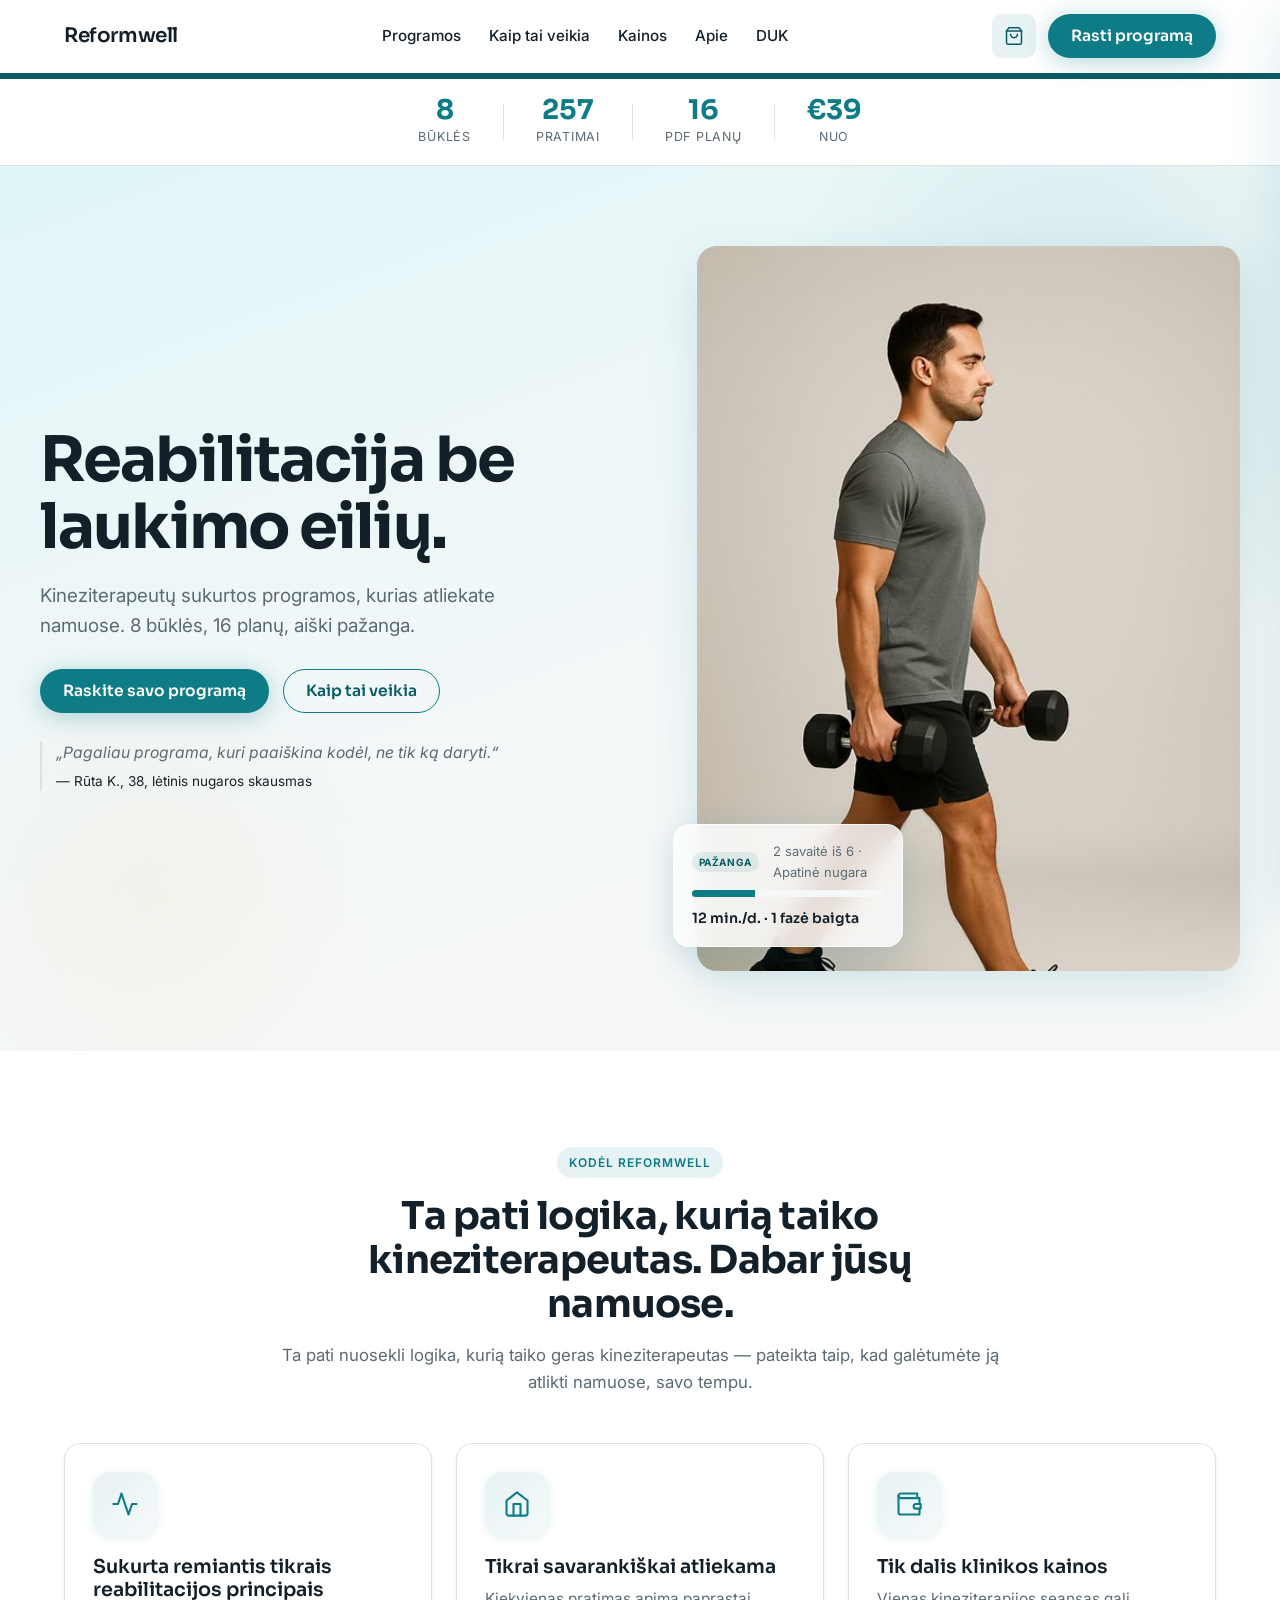
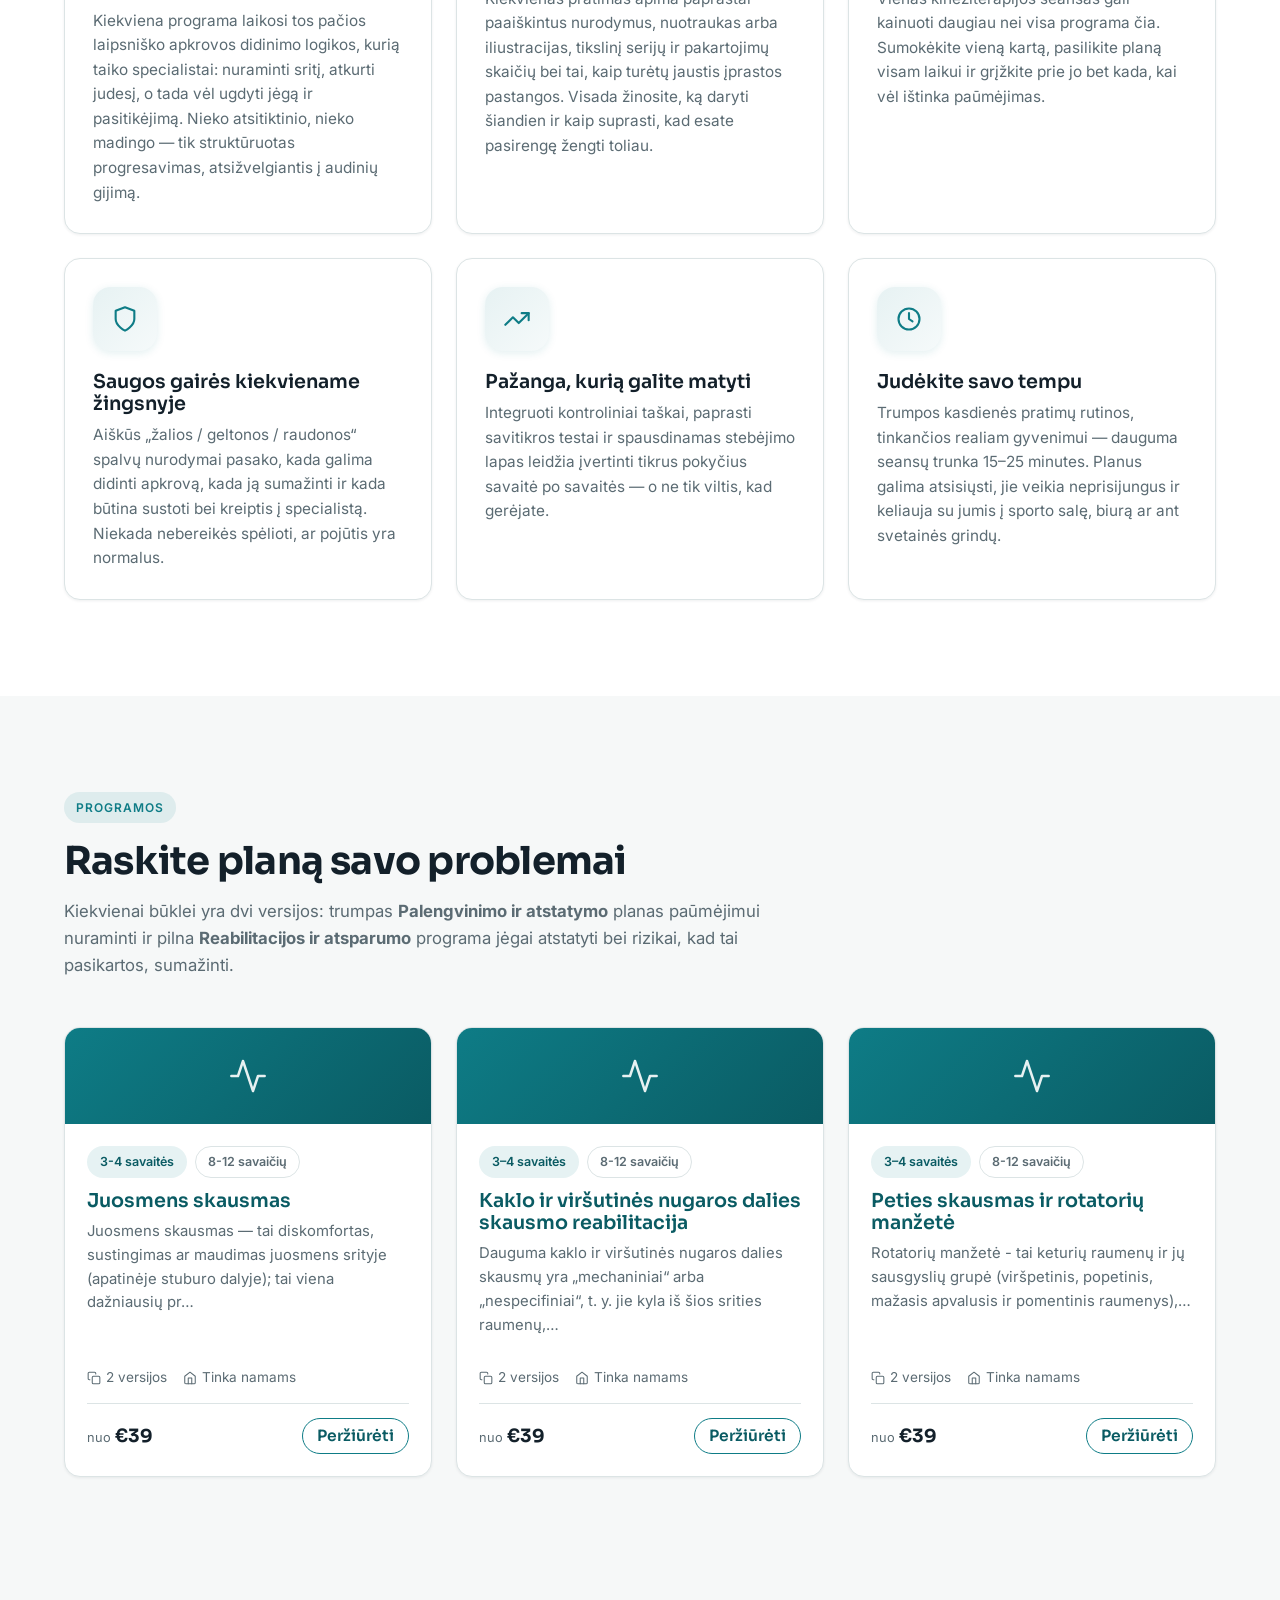
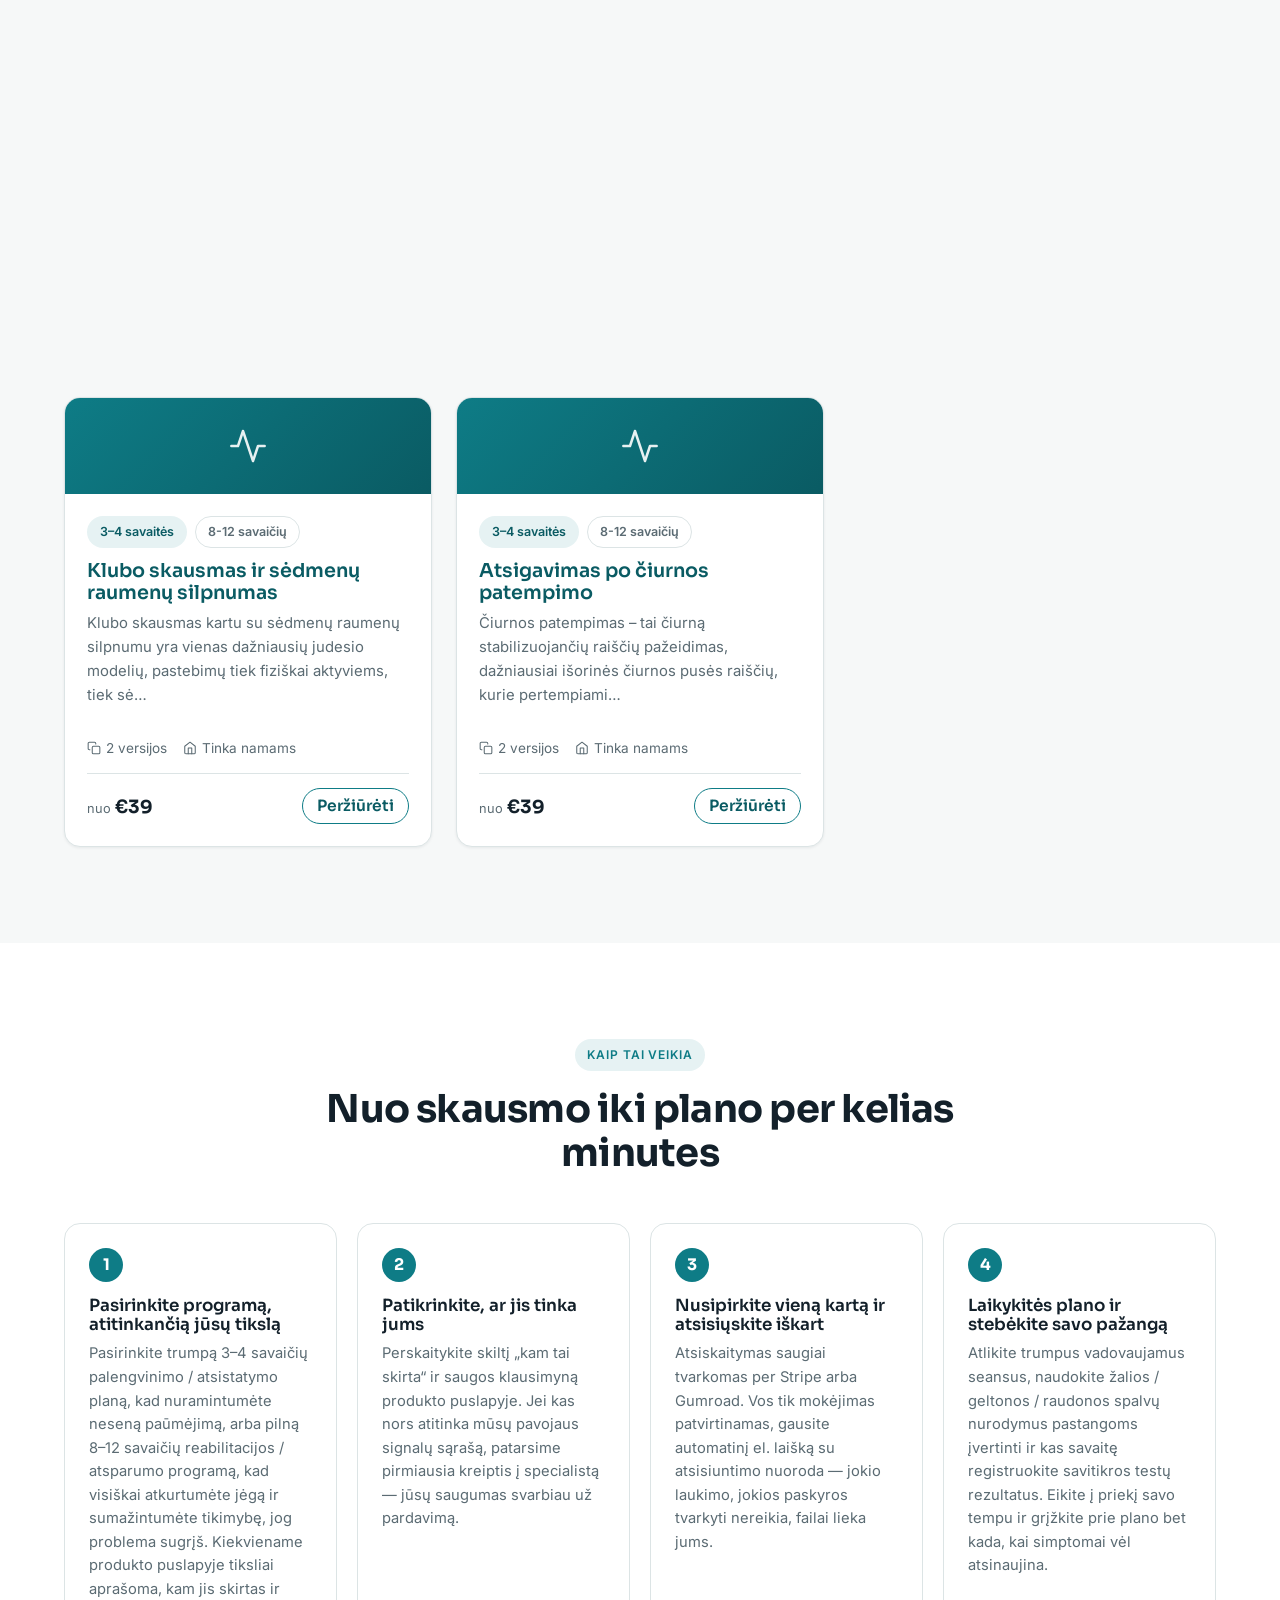
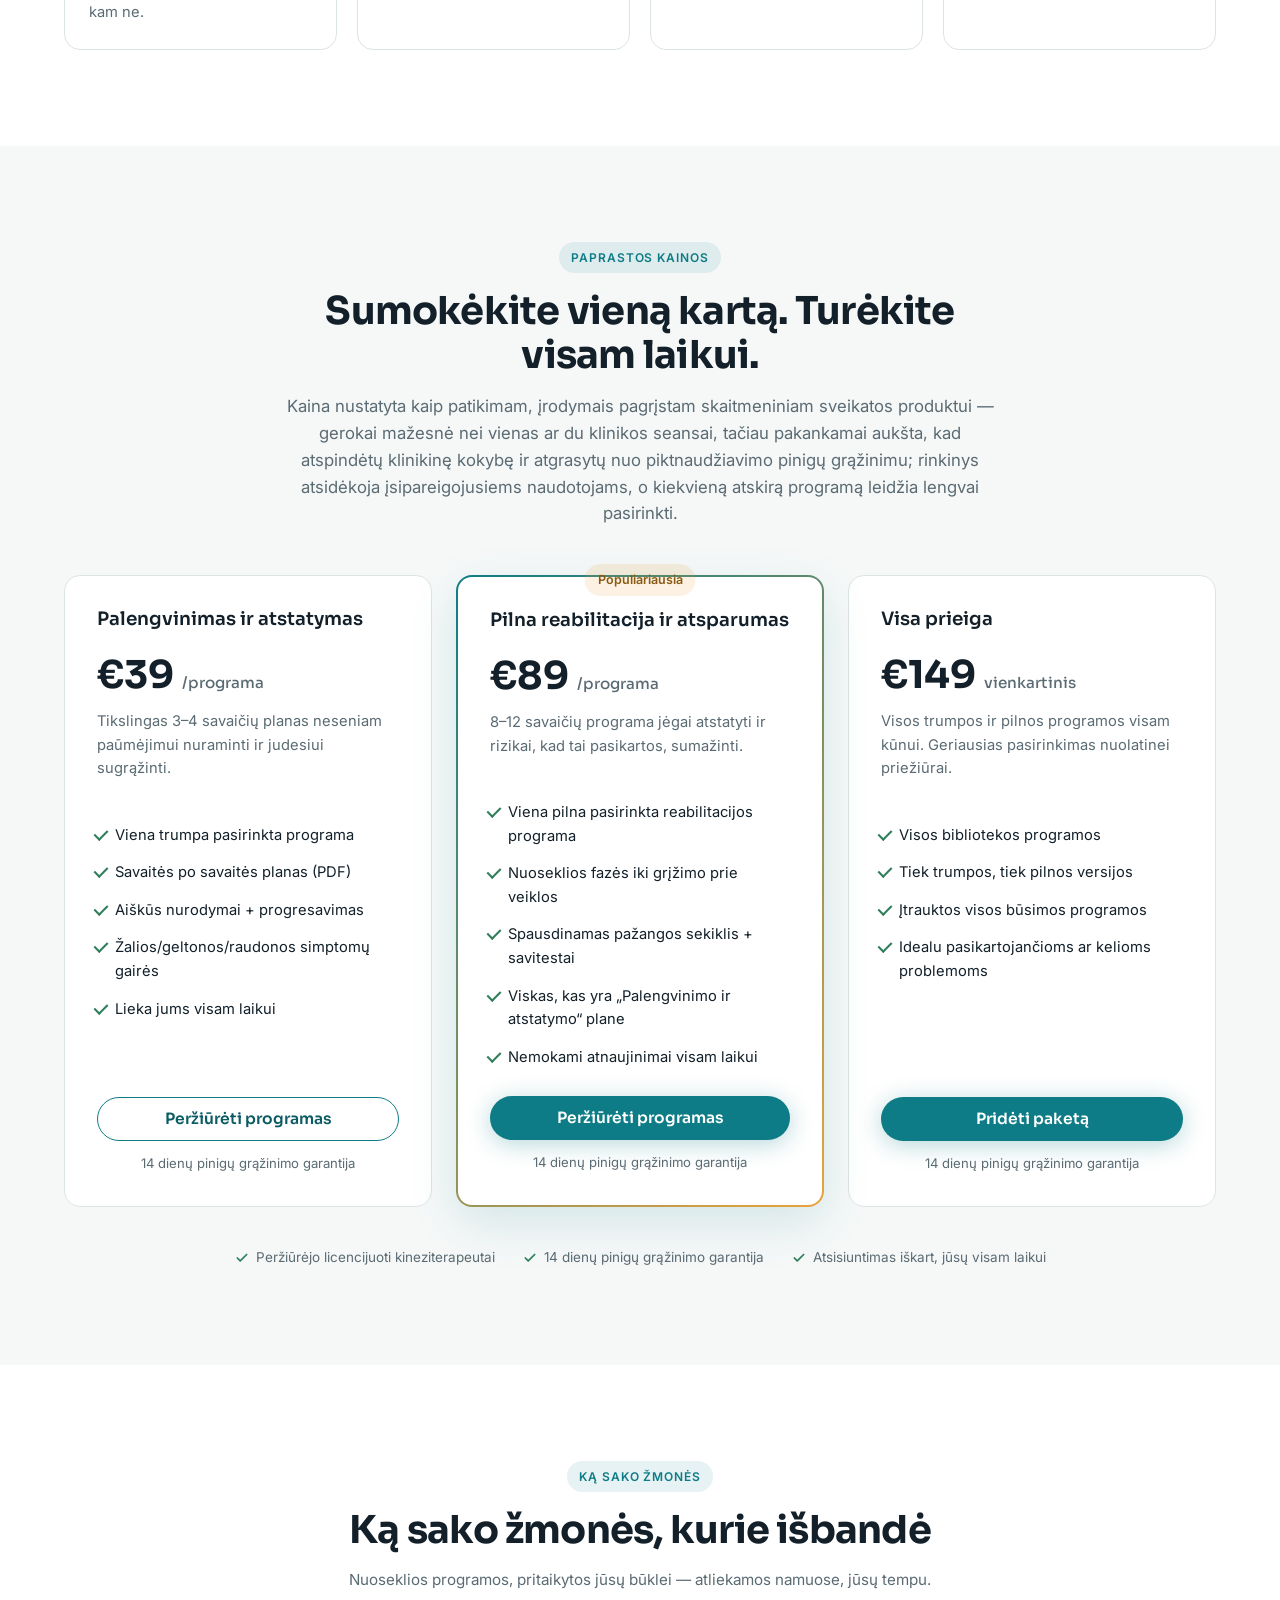
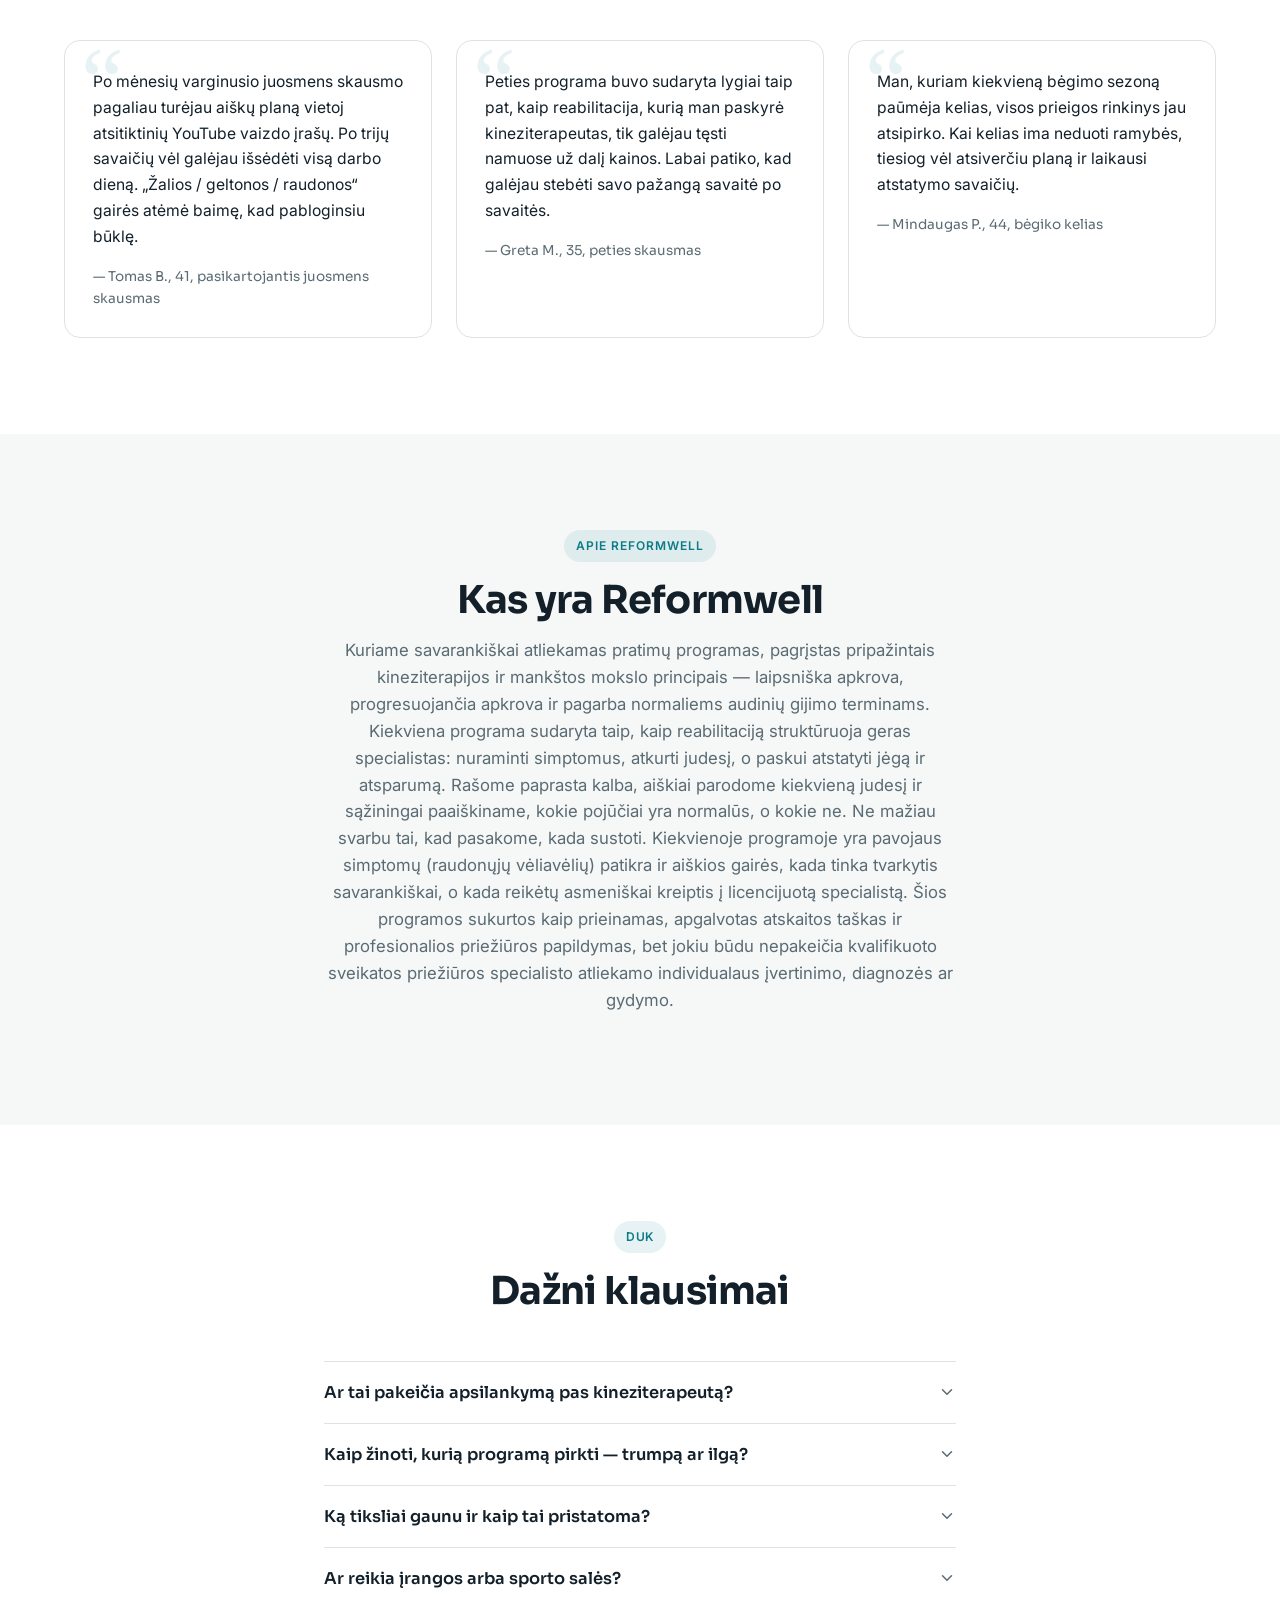
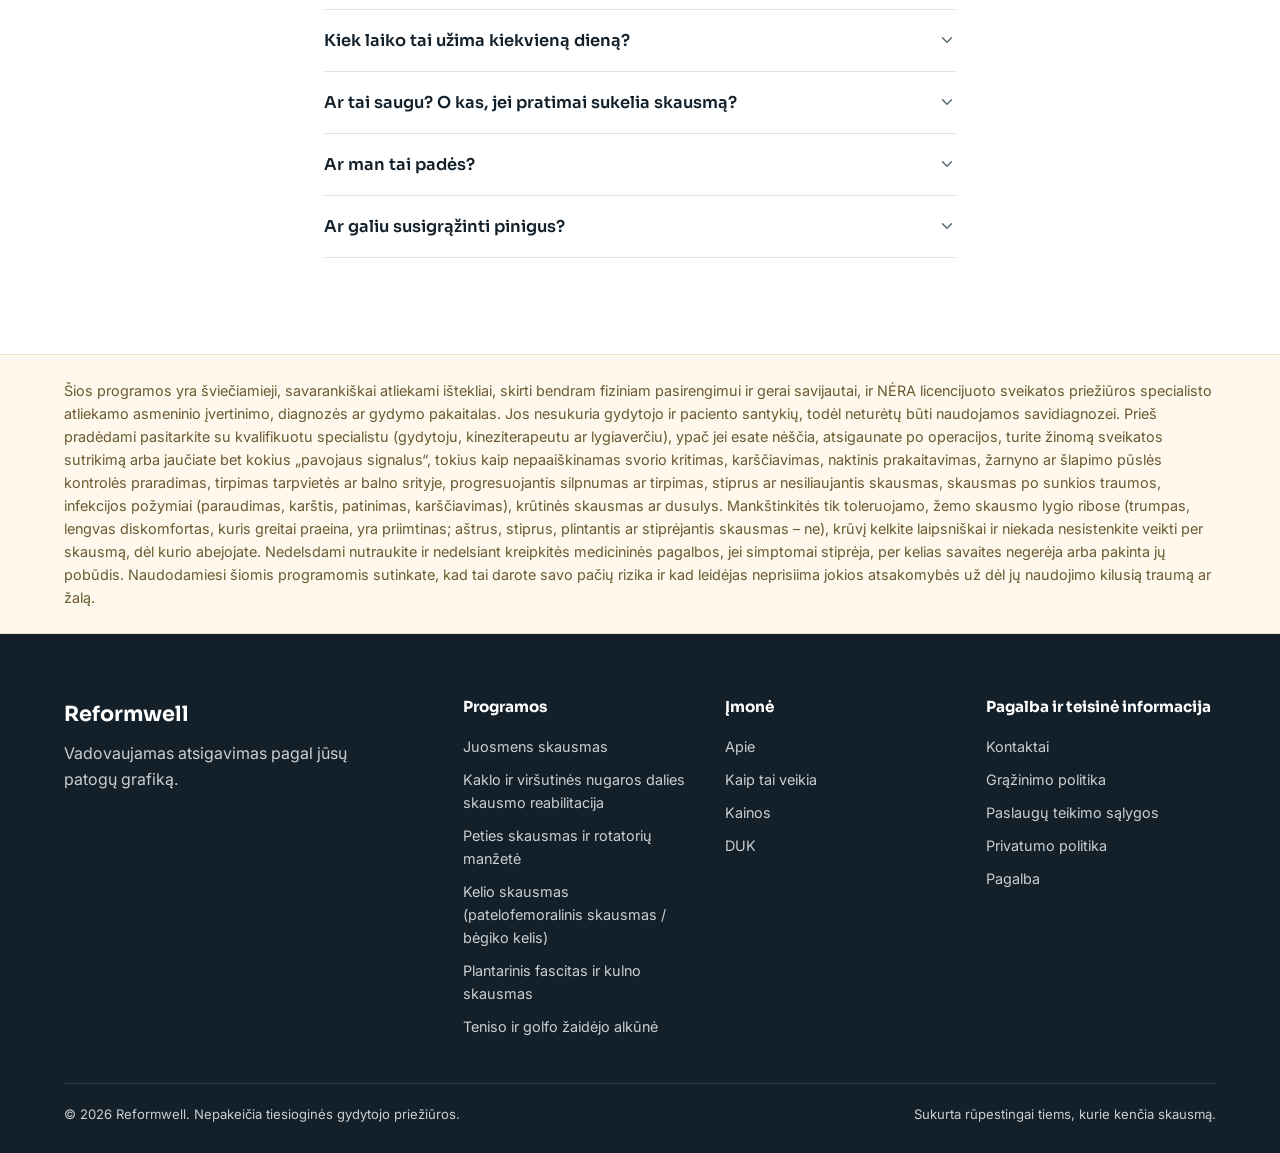
==== commit d9e0629d: "Guarantee 30->14 days; move trust badges from top strip to pricing section, replace top strip with t" ====
--- a/index.html
+++ b/index.html
@@ -38,14 +38,8 @@
     </div>
   </header>
 
-  <!-- TRUST STRIP -->
-  <div class="trust-strip">
-    <div class="container">
-      <span><svg class="ic-check" viewBox="0 0 24 24" fill="none" stroke="currentColor" stroke-width="3" stroke-linecap="round" stroke-linejoin="round" aria-hidden="true"><polyline points="20 6 9 17 4 12"/></svg>Peržiūrėjo licencijuoti kineziterapeutai</span>
-      <span><svg class="ic-check" viewBox="0 0 24 24" fill="none" stroke="currentColor" stroke-width="3" stroke-linecap="round" stroke-linejoin="round" aria-hidden="true"><polyline points="20 6 9 17 4 12"/></svg>30 dienų pinigų grąžinimo garantija</span>
-      <span><svg class="ic-check" viewBox="0 0 24 24" fill="none" stroke="currentColor" stroke-width="3" stroke-linecap="round" stroke-linejoin="round" aria-hidden="true"><polyline points="20 6 9 17 4 12"/></svg>Atsisiuntimas iškart, jūsų visam laikui</span>
-    </div>
-  </div>
+  <!-- ACCENT BAR -->
+  <div class="accent-bar"></div>
 
   <!-- STATS BAR -->
   <div class="stats-bar">
@@ -130,6 +124,11 @@
         <p id="pricingRationale"></p>
       </div>
       <div class="tiers" id="tiers"></div>
+      <div class="trust-row">
+        <span><svg class="ic-check" viewBox="0 0 24 24" fill="none" stroke="currentColor" stroke-width="3" stroke-linecap="round" stroke-linejoin="round" aria-hidden="true"><polyline points="20 6 9 17 4 12"/></svg>Peržiūrėjo licencijuoti kineziterapeutai</span>
+        <span><svg class="ic-check" viewBox="0 0 24 24" fill="none" stroke="currentColor" stroke-width="3" stroke-linecap="round" stroke-linejoin="round" aria-hidden="true"><polyline points="20 6 9 17 4 12"/></svg>14 dienų pinigų grąžinimo garantija</span>
+        <span><svg class="ic-check" viewBox="0 0 24 24" fill="none" stroke="currentColor" stroke-width="3" stroke-linecap="round" stroke-linejoin="round" aria-hidden="true"><polyline points="20 6 9 17 4 12"/></svg>Atsisiuntimas iškart, jūsų visam laikui</span>
+      </div>
     </div>
   </section>
 
--- a/styles.css
+++ b/styles.css
@@ -142,10 +142,12 @@
   }
 }
 
-/* Trust strip */
-.trust-strip { background: var(--primary-dark); color: rgba(255,255,255,0.92); font-size: 13.5px; }
-.trust-strip .container { display: flex; flex-wrap: wrap; gap: 8px 28px; justify-content: center; padding-top: 10px; padding-bottom: 10px; }
-.trust-strip span { display: inline-flex; align-items: center; gap: 7px; }
+/* Thin accent bar under the nav (same teal as the old trust strip) */
+.accent-bar { height: 6px; background: var(--primary-dark); }
+
+/* Trust row — relocated to the pricing section (point of decision) */
+.trust-row { display: flex; flex-wrap: wrap; gap: 10px 28px; justify-content: center; margin-top: 40px; font-size: 13.5px; color: var(--muted); }
+.trust-row span { display: inline-flex; align-items: center; gap: 7px; }
 
 /* Stats bar */
 .stats-bar { background: var(--surface); border-bottom: 1px solid var(--border); }
@@ -389,7 +391,7 @@
 .cart-btn { display: grid; place-items: center; }
 .cart-btn svg { width: 20px; height: 20px; }
 .nav-toggle svg { width: 26px; height: 26px; display: block; }
-.trust-strip span svg.ic-check { width: 14px; height: 14px; flex-shrink: 0; }
+.trust-row span svg.ic-check { width: 14px; height: 14px; flex-shrink: 0; color: var(--success); }
 .drawer-close svg, .modal-close svg { width: 22px; height: 22px; display: block; }
 .acc-q .chev svg { width: 18px; height: 18px; display: block; }
 .meta-ic { width: 15px; height: 15px; vertical-align: -3px; margin-right: 5px; }
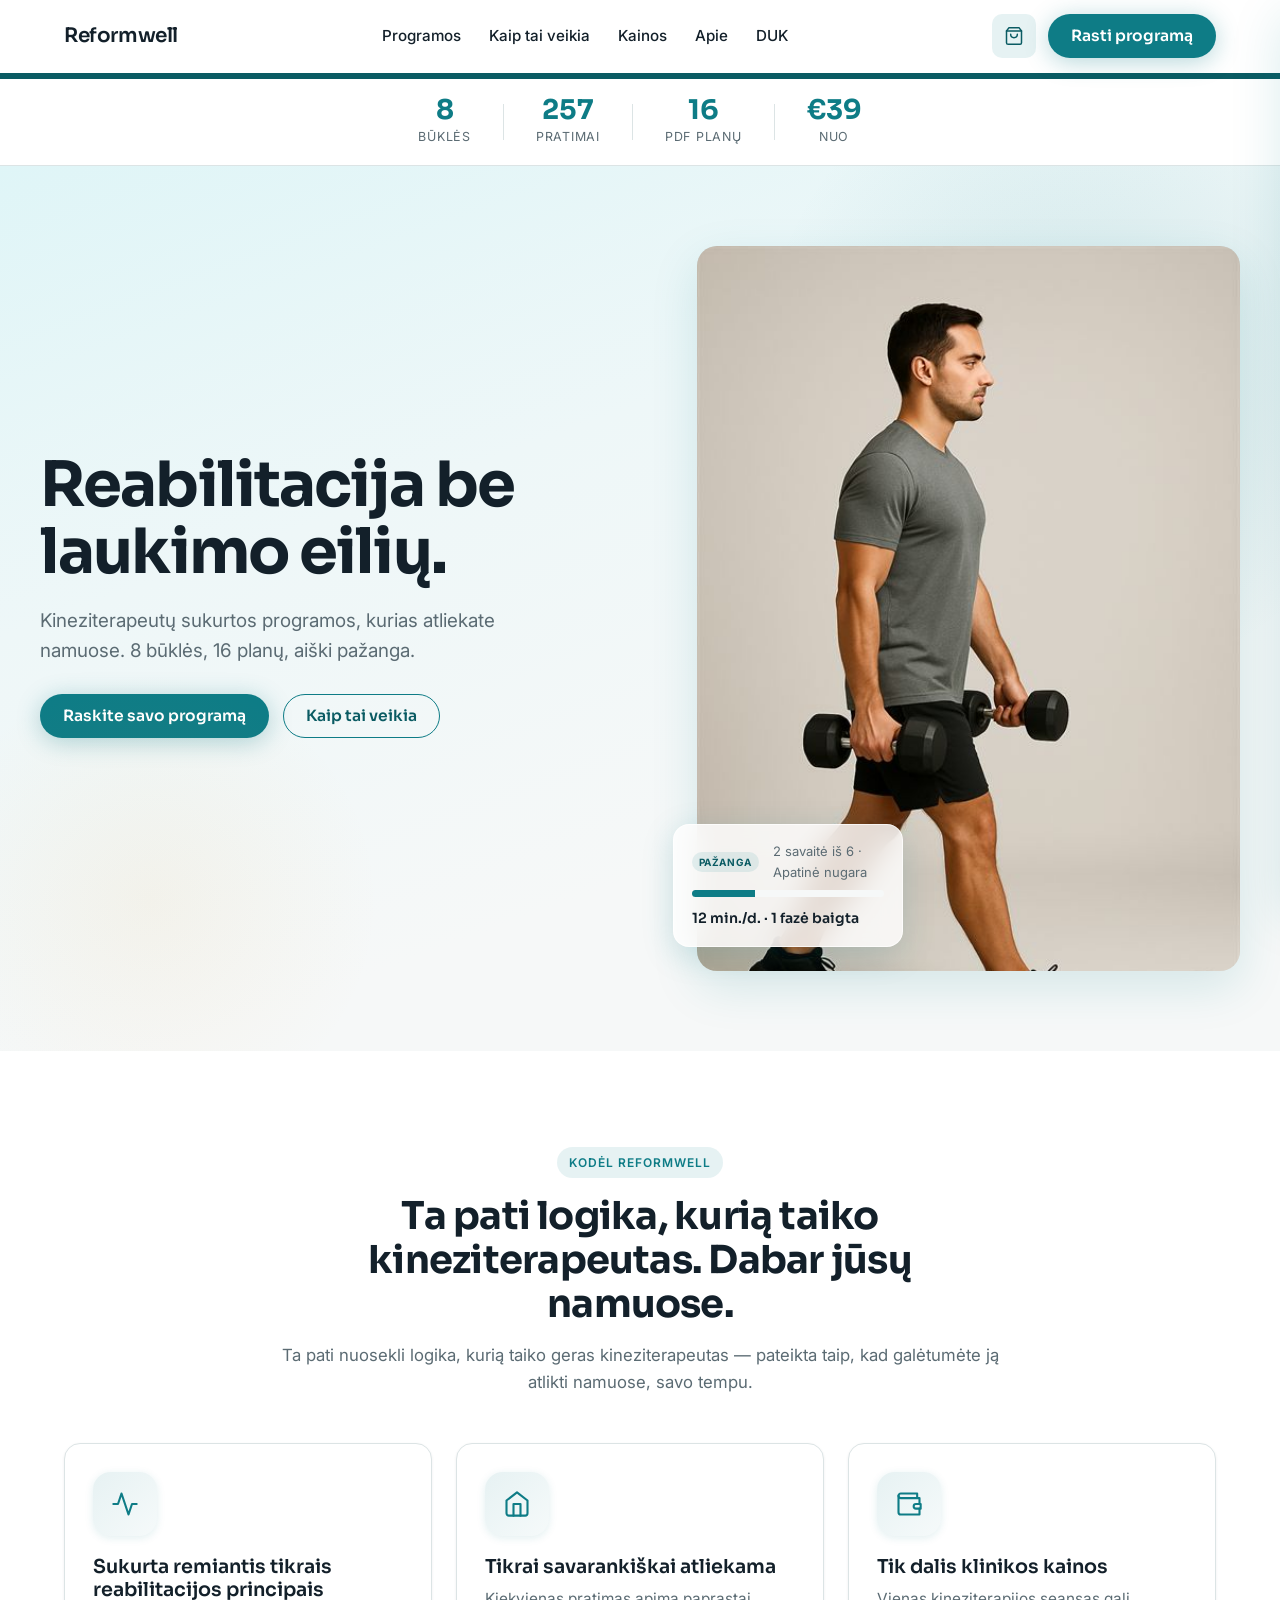
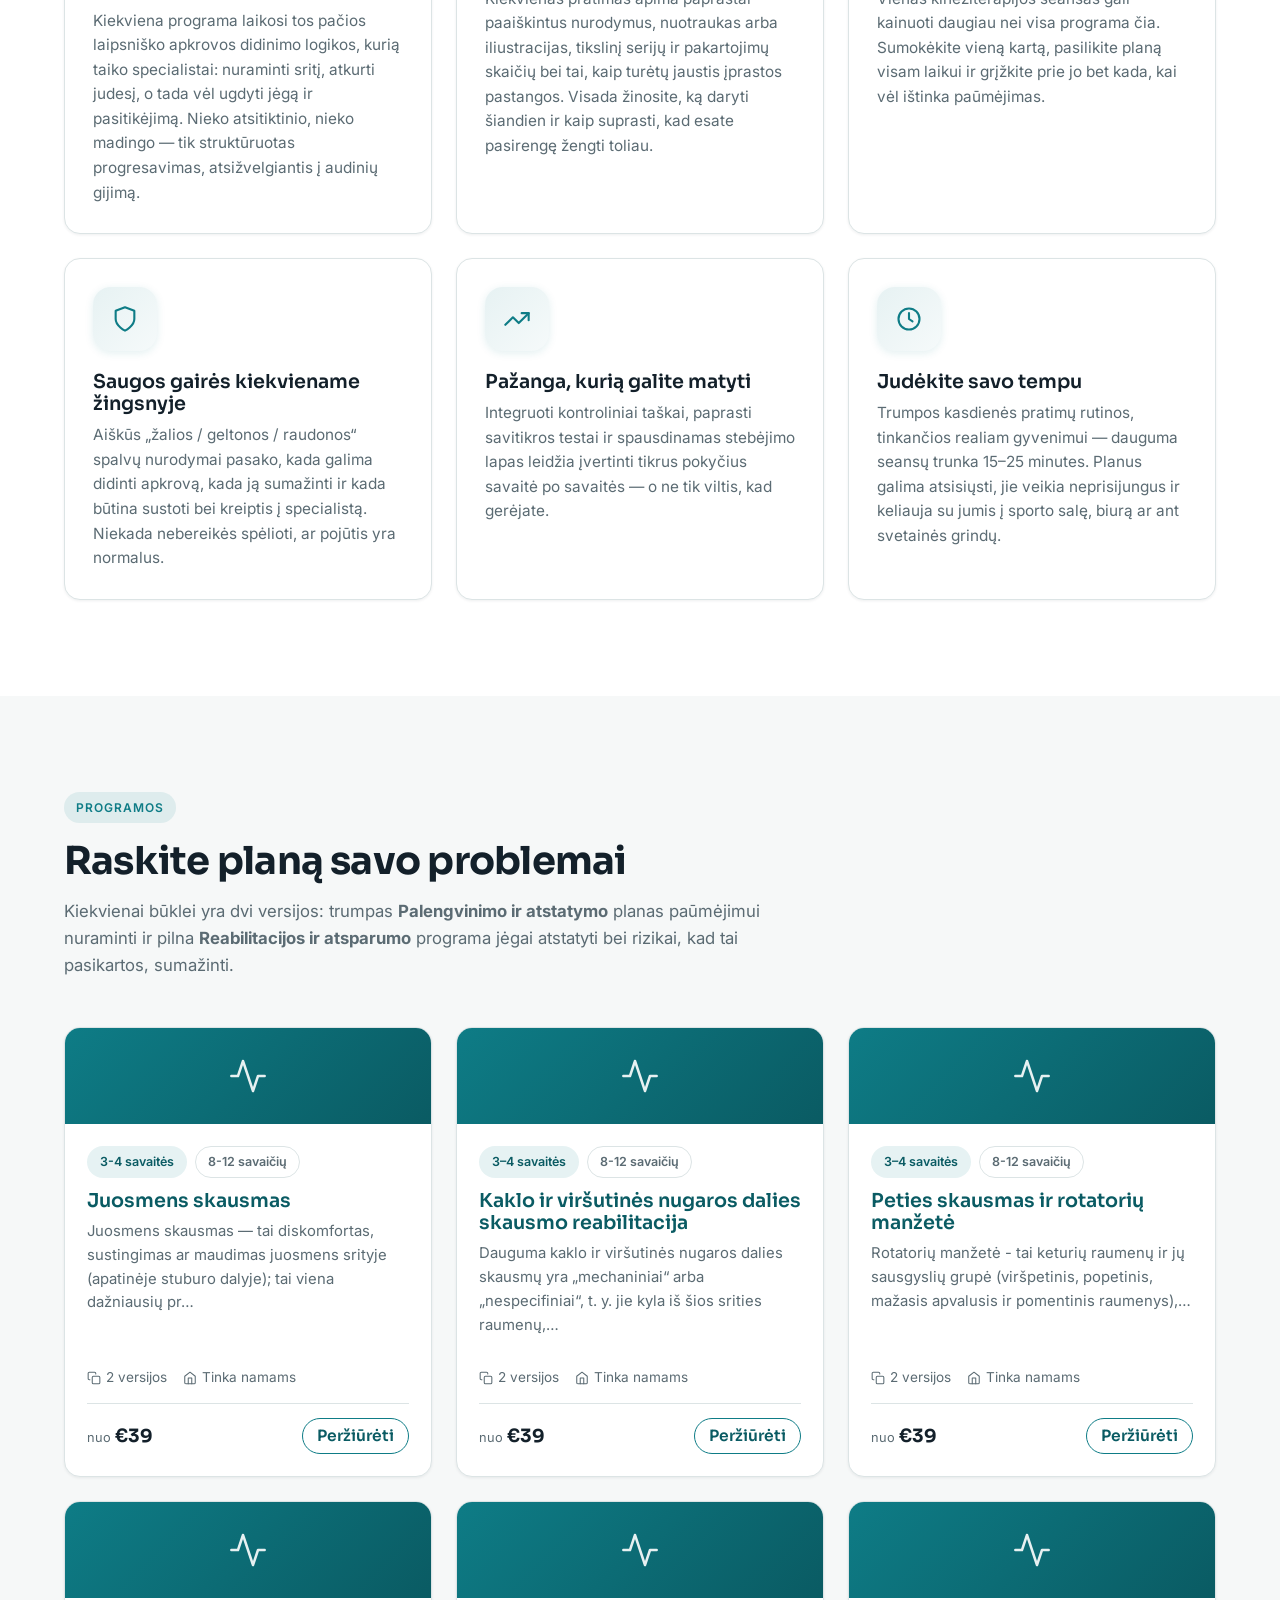
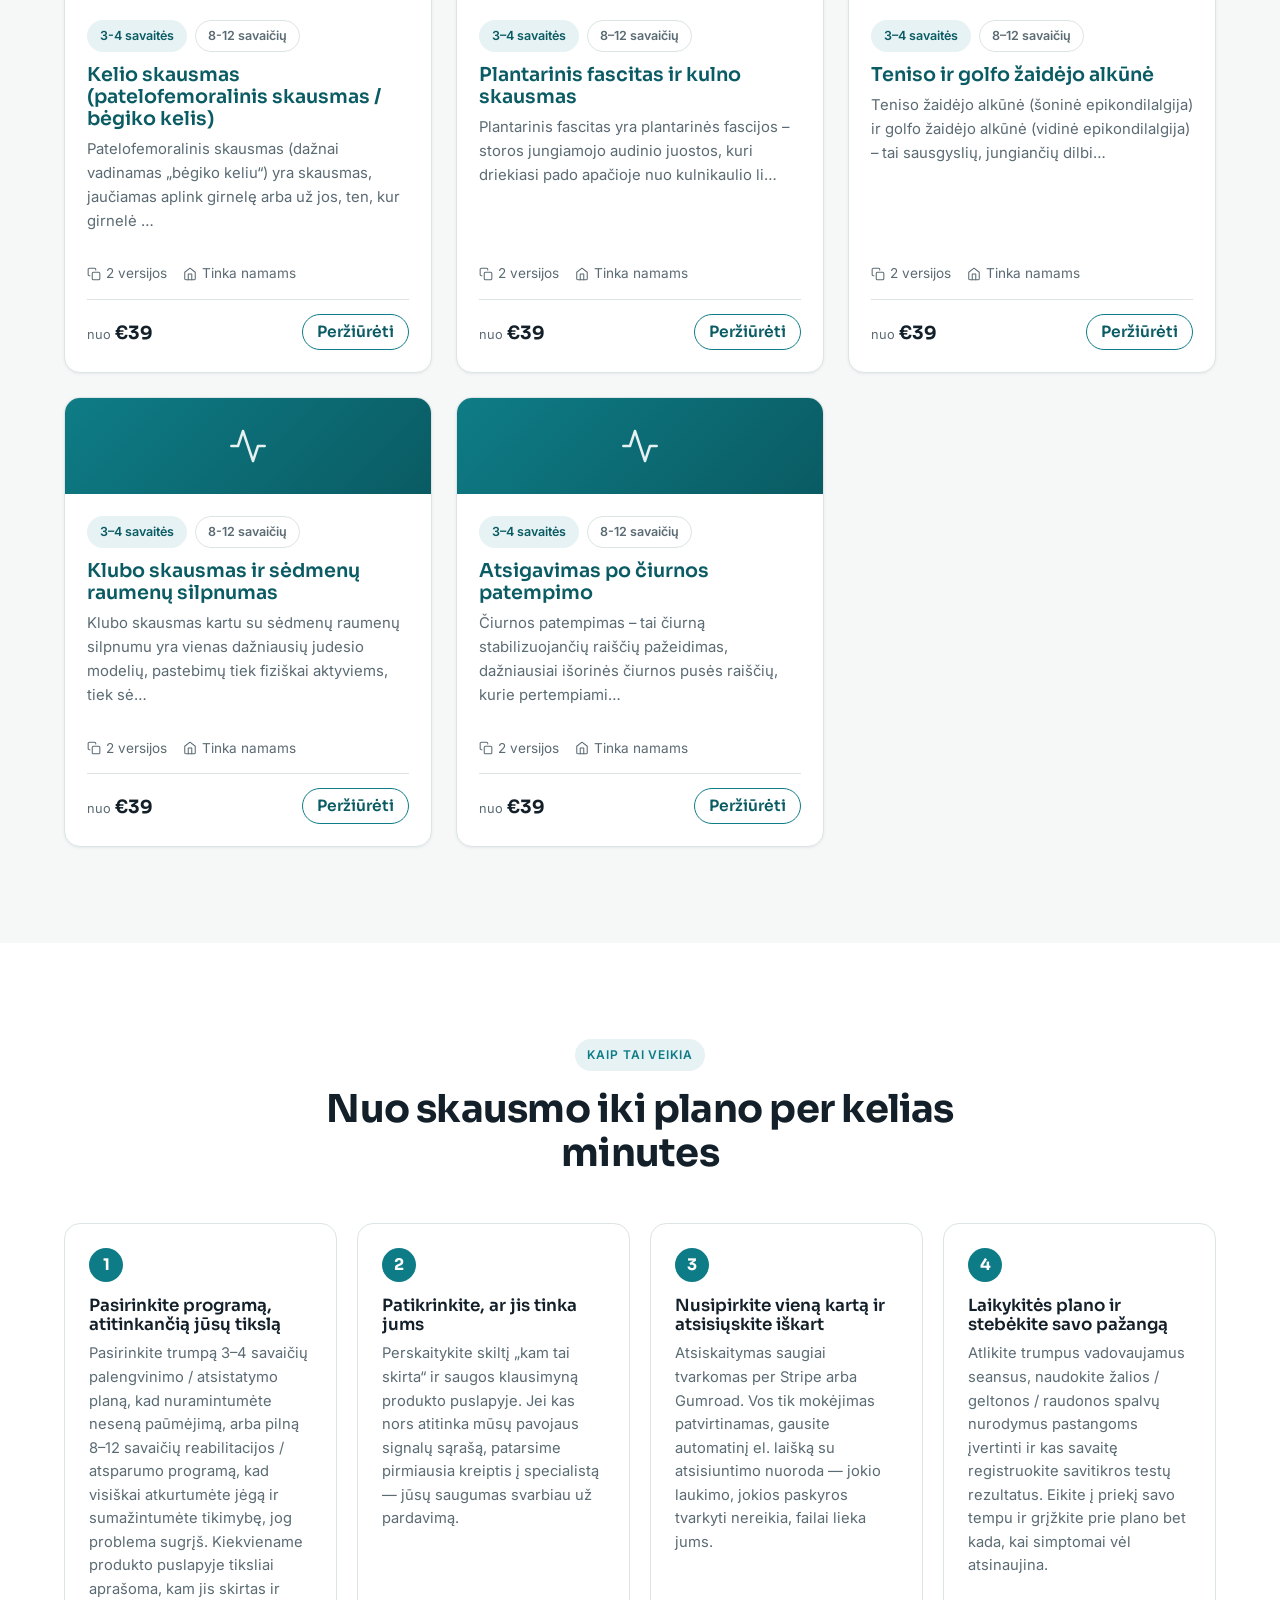
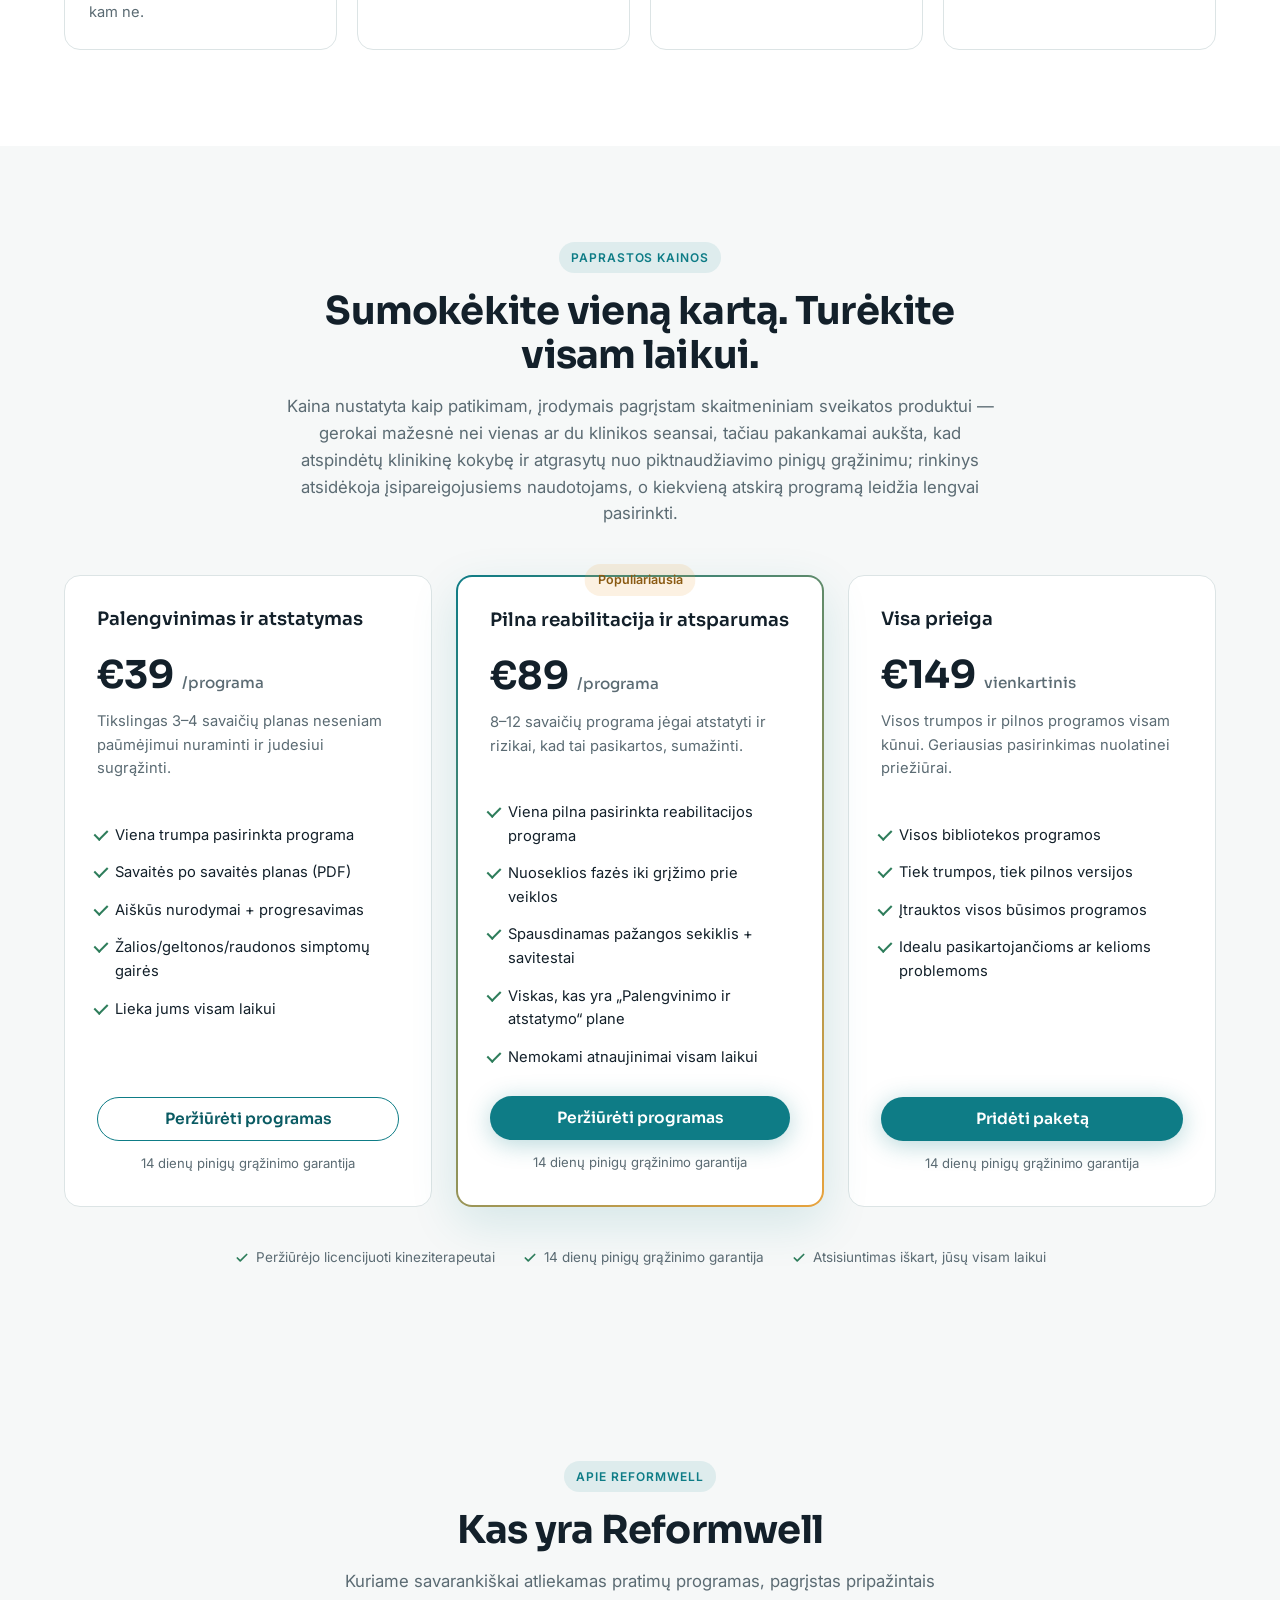
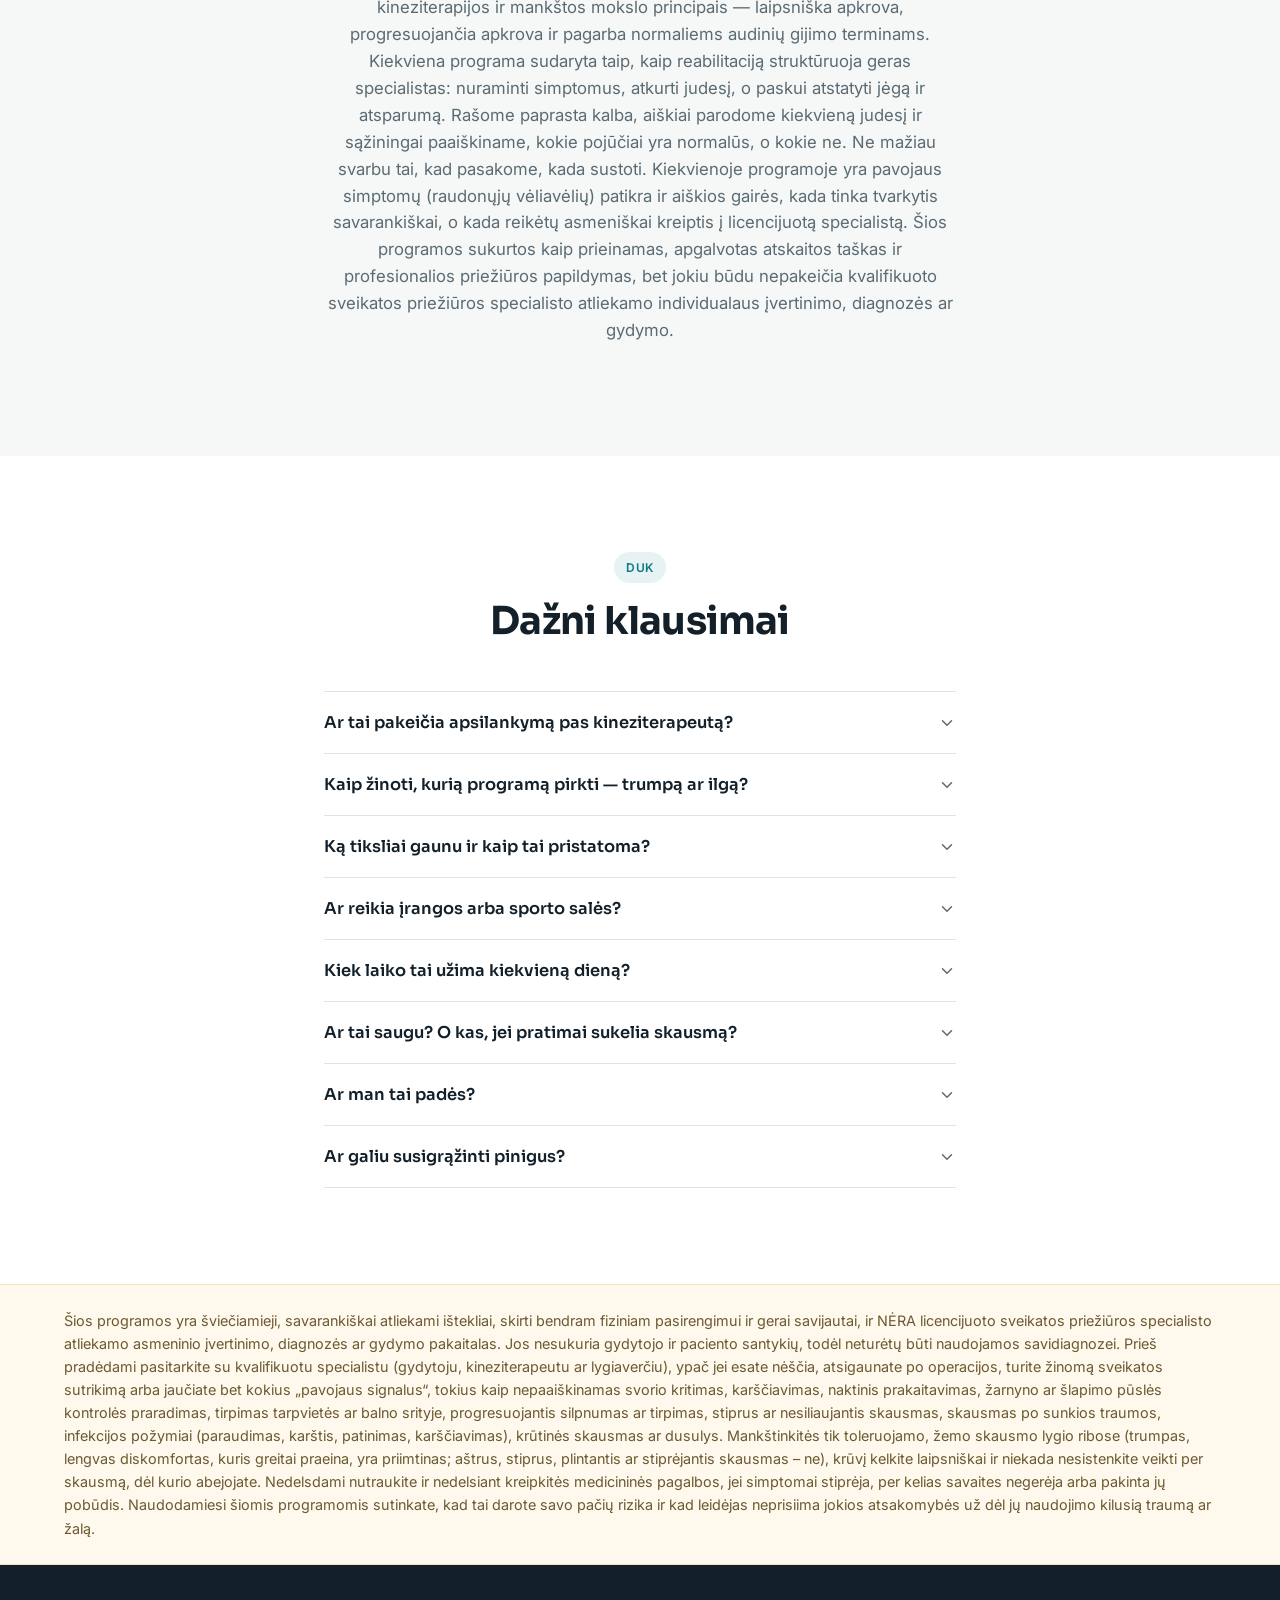
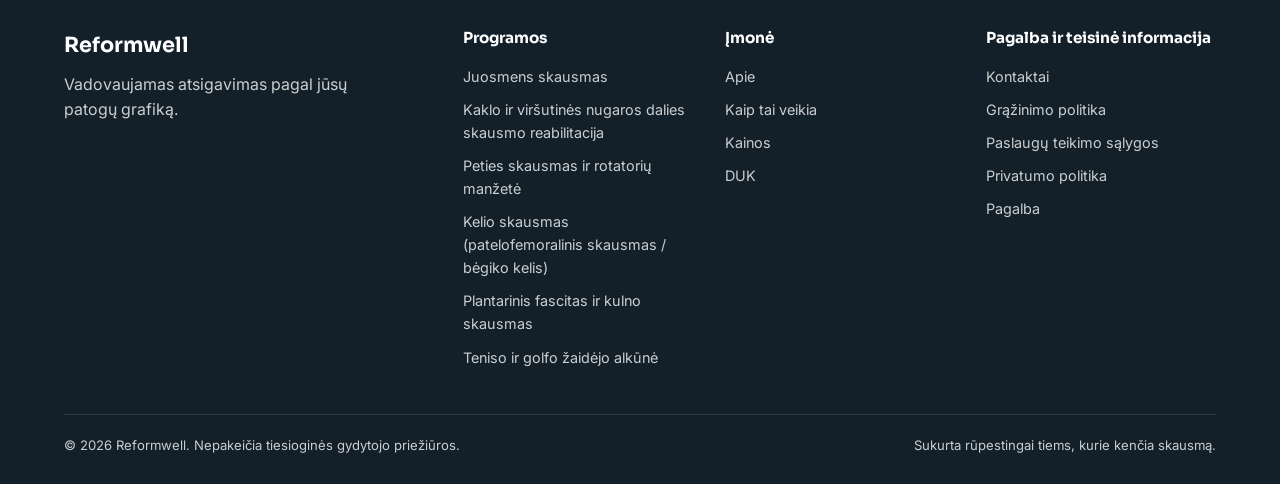
==== commit 985039ed: "Remove fabricated testimonials (hero quote + section + data) — no real reviews yet; per-program revi" ====
--- a/index.html
+++ b/index.html
@@ -64,10 +64,6 @@
           <a href="#programs" class="btn btn-primary" id="heroCta">Peržiūrėti programas</a>
           <a href="#how" class="btn btn-outline">Kaip tai veikia</a>
         </div>
-        <blockquote class="hero-quote">
-          „Pagaliau programa, kuri paaiškina kodėl, ne tik ką daryti.“
-          <cite>— Rūta K., 38, lėtinis nugaros skausmas</cite>
-        </blockquote>
       </div>
       <div class="hero-media">
         <div class="hero-card-img"><img src="assets/exercises/farmer-s-carry.jpg" alt="Žmogus atlieka kineziterapijos pratimą" loading="eager" /></div>
@@ -129,20 +125,6 @@
         <span><svg class="ic-check" viewBox="0 0 24 24" fill="none" stroke="currentColor" stroke-width="3" stroke-linecap="round" stroke-linejoin="round" aria-hidden="true"><polyline points="20 6 9 17 4 12"/></svg>14 dienų pinigų grąžinimo garantija</span>
         <span><svg class="ic-check" viewBox="0 0 24 24" fill="none" stroke="currentColor" stroke-width="3" stroke-linecap="round" stroke-linejoin="round" aria-hidden="true"><polyline points="20 6 9 17 4 12"/></svg>Atsisiuntimas iškart, jūsų visam laikui</span>
       </div>
-    </div>
-  </section>
-
-  <!-- TESTIMONIALS -->
-  <section class="section section--surface">
-    <div class="container">
-      <div class="section-head center">
-        <span class="eyebrow">Ką sako žmonės</span>
-        <h2>Ką sako žmonės, kurie išbandė</h2>
-        <!-- DEV NOTE (not shown to visitors): the quotes below are placeholders.
-             Replace with real, consent-given client testimonials before launch. -->
-        <p class="muted" style="font-size:.95rem">Nuoseklios programos, pritaikytos jūsų būklei — atliekamos namuose, jūsų tempu.</p>
-      </div>
-      <div class="quotes" id="testimonials"></div>
     </div>
   </section>
 
